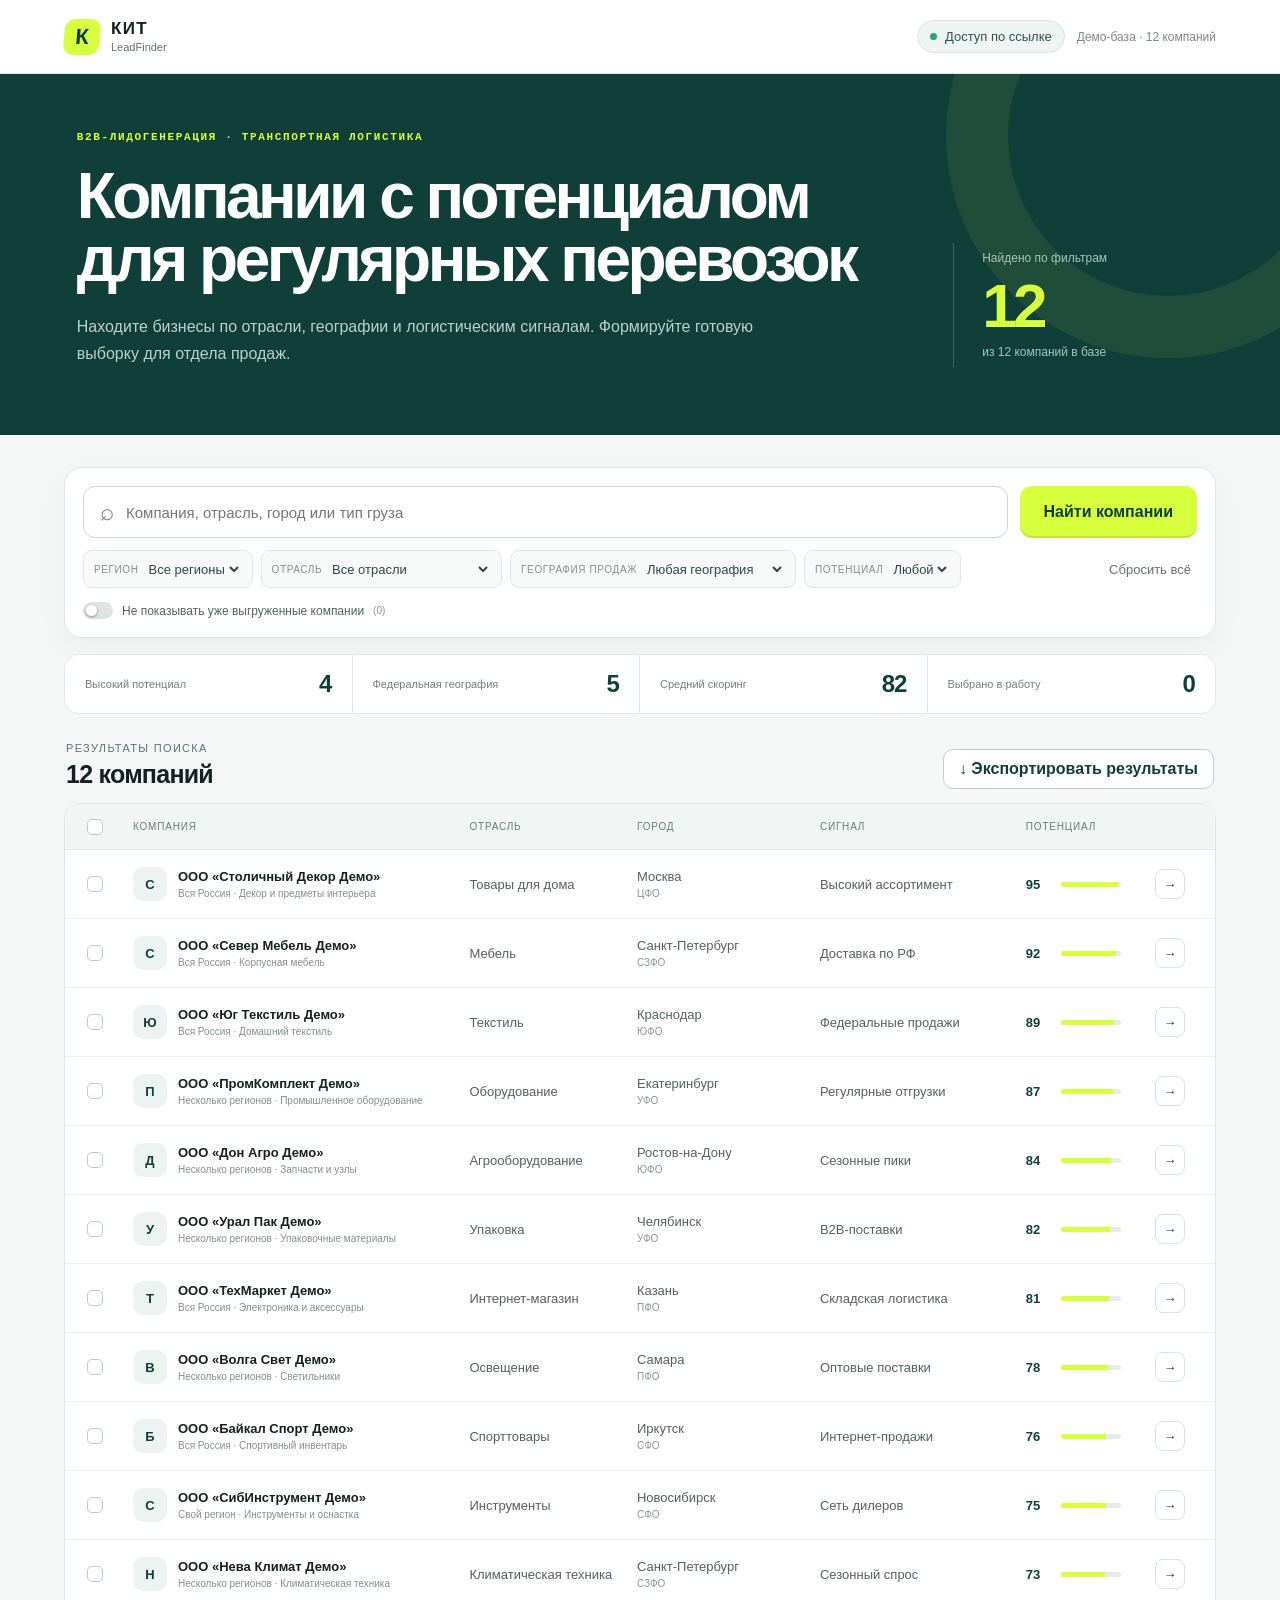
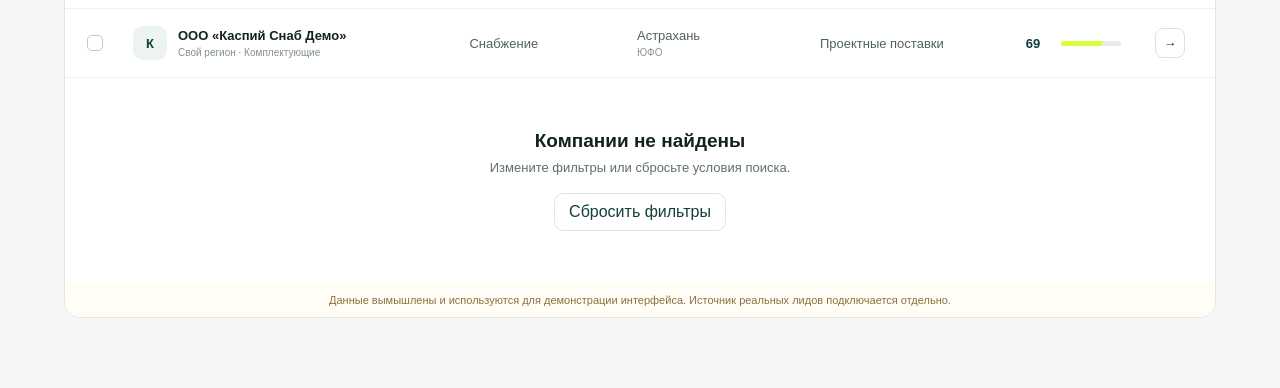
==== b2b-finder/index.html @ dead1e29 "Добавить современный B2B Lead Finder" ====
<!doctype html>
<html lang="ru">
<head>
  <meta charset="utf-8">
  <meta name="viewport" content="width=device-width,initial-scale=1">
  <meta name="description" content="Интерактивный поиск B2B-клиентов для транспортной компании КИТ">
  <title>КИТ — Поиск B2B-клиентов</title>
  <style>
    :root{--ink:#142121;--muted:#61706f;--line:#dfe7e5;--paper:#f5f7f6;--white:#fff;--lime:#d8ff3e;--deep:#103f3a;--soft:#e8f0ee}*{box-sizing:border-box}html{scroll-behavior:smooth}body{margin:0;background:var(--paper);color:var(--ink);font-family:Inter,Arial,sans-serif}button,input,select{font:inherit}button{cursor:pointer}.topbar{height:74px;display:flex;align-items:center;justify-content:space-between;padding:0 clamp(22px,5vw,76px);background:#fff;border-bottom:1px solid var(--line)}.brand{display:flex;align-items:center;gap:11px;color:inherit;text-decoration:none}.brand-mark{width:36px;height:36px;display:grid;place-items:center;background:var(--lime);border-radius:10px;color:var(--deep);font-weight:900;font-size:22px;transform:skew(-5deg)}.brand strong,.brand small{display:block;line-height:1}.brand strong{font-size:17px;letter-spacing:.08em}.brand small{font-size:11px;color:var(--muted);margin-top:5px}.top-actions{display:flex;align-items:center;gap:12px}.public-pill{display:flex;align-items:center;gap:8px;font-size:13px;color:#34534e;background:#edf4f2;border:1px solid #d8e5e2;padding:8px 12px;border-radius:999px}.public-pill i{width:7px;height:7px;border-radius:50%;background:#23a86d}.base-status{font-size:12px;color:#7b8987}.hero{background:var(--deep);color:#fff;padding:58px clamp(22px,6vw,96px) 68px;display:grid;grid-template-columns:minmax(0,1fr) 250px;gap:48px;align-items:end;position:relative;overflow:hidden}.hero:after{content:"";position:absolute;width:320px;height:320px;border:62px solid rgba(216,255,62,.07);border-radius:50%;right:-110px;top:-160px}.eyebrow{font:600 11px/1 Consolas,monospace;letter-spacing:.15em;color:var(--lime);margin:0 0 22px}.hero h1{font-size:clamp(37px,5vw,68px);letter-spacing:-.055em;line-height:.98;margin:0;max-width:860px}.hero-copy{max-width:700px;margin:24px 0 0;color:#bdd0cd;font-size:16px;line-height:1.65}.hero-kpi{border-left:1px solid rgba(255,255,255,.2);padding:8px 0 8px 28px;position:relative;z-index:1}.hero-kpi span,.hero-kpi small{display:block;color:#a9c2be;font-size:12px}.hero-kpi strong{display:block;color:var(--lime);font-size:62px;line-height:1;margin:10px 0 8px;letter-spacing:-.06em}.workspace{padding:32px clamp(18px,5vw,76px) 70px;max-width:1600px;margin:auto}.search-card{background:#fff;border:1px solid var(--line);border-radius:18px;padding:18px;box-shadow:0 10px 30px rgba(24,55,51,.04)}.search-line{display:flex;gap:12px}.search-box{height:52px;flex:1;border:1px solid #ccd8d5;border-radius:12px;display:flex;align-items:center;gap:10px;padding:0 16px}.search-box:focus-within{border-color:#78938f;box-shadow:0 0 0 3px #e8efed}.search-box .magnify{font-size:24px;color:#70817e}.search-box input{width:100%;border:0;outline:0;font-size:15px;color:var(--ink)}.clear-search{border:0;background:transparent;color:#7f8d8b;font-size:22px;padding:4px}.primary-button{border:0;background:var(--lime);color:var(--deep);font-weight:750;border-radius:12px;padding:0 24px;box-shadow:inset 0 -2px rgba(16,63,58,.12)}.primary-button:hover{filter:brightness(.96)}.filter-row{display:flex;gap:8px;align-items:center;margin-top:12px;flex-wrap:wrap}.native-filter{display:flex;align-items:center;gap:6px;border:1px solid var(--line);background:#f8faf9;border-radius:9px;padding:0 10px;height:38px}.native-filter>span{font-size:10px;color:#81908d;text-transform:uppercase;letter-spacing:.06em}.native-filter select{border:0;outline:0;background:transparent;color:#304744;font-size:13px;max-width:180px}.link-button{border:0;background:transparent;color:#60716e;font-size:13px;margin-left:auto}.exclude-toggle{display:flex;align-items:center;gap:9px;width:max-content;margin-top:14px;font-size:12px;color:#506360;cursor:pointer}.exclude-toggle input,.check input{position:absolute;opacity:0;pointer-events:none}.exclude-toggle>span{width:30px;height:17px;background:#dce5e3;border-radius:20px;position:relative;transition:.2s}.exclude-toggle>span:after{content:"";position:absolute;width:11px;height:11px;border-radius:50%;background:#fff;left:3px;top:3px;box-shadow:0 1px 3px #82918f;transition:.2s}.exclude-toggle input:checked+span{background:var(--deep)}.exclude-toggle input:checked+span:after{left:16px;background:var(--lime)}.exclude-toggle small{color:#899693}.stats-bar{display:grid;grid-template-columns:repeat(4,1fr);border:1px solid var(--line);border-radius:15px;background:#fff;margin-top:16px;overflow:hidden}.stats-bar div{padding:15px 20px;border-right:1px solid var(--line);display:flex;align-items:center;justify-content:space-between;gap:10px}.stats-bar div:last-child{border-right:0}.stats-bar span{font-size:11px;color:#71807d}.stats-bar strong{font-size:24px;letter-spacing:-.04em;color:var(--deep)}.results-head{display:flex;align-items:end;justify-content:space-between;margin:28px 2px 14px}.results-head p{font-size:11px;text-transform:uppercase;letter-spacing:.12em;color:var(--muted);margin:0 0 6px}.results-head h2{font-size:25px;letter-spacing:-.03em;margin:0}.result-actions{display:flex;align-items:center;gap:12px}.export-history{font-size:11px;color:#7e8a88}.secondary-button{height:40px;border:1px solid #bfd0cc;background:#fff;color:var(--deep);font-weight:650;border-radius:10px;padding:0 15px}.secondary-button:hover{background:#f4f8f7}.table-card{background:#fff;border:1px solid var(--line);border-radius:16px;overflow:hidden}.lead-grid{display:grid;grid-template-columns:34px 2.1fr 1fr 1.1fr 1.25fr .75fr 40px;gap:14px;align-items:center}.table-header{padding:13px 20px;background:#f1f5f4;border-bottom:1px solid var(--line);font-size:10px;color:#6c7b79;text-transform:uppercase;letter-spacing:.08em}.table-row{padding:17px 20px;border-bottom:1px solid #edf1f0;font-size:13px;color:#52625f}.table-row:hover{background:#fbfcfc}.check{width:19px;height:19px;display:grid;place-items:center;cursor:pointer}.check span{width:16px;height:16px;border:1px solid #bdcbc8;background:#fff;border-radius:5px;position:relative}.check input:checked+span{background:var(--deep);border-color:var(--deep)}.check input:checked+span:after{content:"✓";position:absolute;color:var(--lime);font-size:11px;left:2px;top:-1px;font-weight:800}.company-cell{display:flex;align-items:center;gap:11px;color:var(--ink)}.company-icon{display:grid;place-items:center;min-width:34px;height:34px;border-radius:10px;background:#edf3f1;color:var(--deep);font-weight:750}.company-cell strong{font-size:13px}.company-cell small{display:block;margin-top:4px;color:#82908e;font-size:10px;font-weight:400}.subline{display:block;margin-top:4px;color:#899593;font-size:10px}.selected-row{background:#f8fce9!important;box-shadow:inset 3px 0 var(--lime)}.score{display:flex;align-items:center;gap:10px;color:var(--deep)}.score b{width:25px}.score i{display:block;width:60px;height:5px;background:#e4ebe9;border-radius:9px;overflow:hidden}.score em{display:block;height:100%;background:var(--lime)}.detail-button{border:1px solid #d8e2df;background:#fff;color:var(--deep);width:30px;height:30px;border-radius:8px;font-weight:700}.detail-button:hover{background:var(--deep);color:var(--lime)}.empty-state{padding:52px 20px;display:flex;align-items:center;flex-direction:column;text-align:center}.empty-state strong{font-size:19px}.empty-state span{font-size:13px;color:var(--muted);margin:8px 0 18px}.empty-state button{border:1px solid var(--line);background:#fff;border-radius:9px;padding:9px 14px;color:var(--deep)}.demo-note{padding:11px 20px;background:#fffdf5;color:#8a7140;font-size:11px;text-align:center}.modal-backdrop{position:fixed;inset:0;background:rgba(7,30,28,.5);backdrop-filter:blur(5px);z-index:20;display:none;justify-content:flex-end}.modal-backdrop.open{display:flex}.detail-panel{height:100%;width:min(470px,100%);background:#fff;padding:42px 38px;box-shadow:-20px 0 50px rgba(0,0,0,.15);position:relative;overflow:auto;animation:slide-in .2s ease-out}.modal-close{position:absolute;right:24px;top:22px;border:1px solid var(--line);background:#fff;border-radius:9px;width:34px;height:34px;font-size:20px;color:#60716e}.eyebrow.dark{color:#5e7773;margin-top:12px}.detail-panel h3{font-size:29px;line-height:1.1;letter-spacing:-.04em;margin:0 0 25px;max-width:350px}.detail-score{display:flex;align-items:center;gap:16px;background:var(--deep);color:#fff;border-radius:15px;padding:18px 20px;margin-bottom:24px}.detail-score>strong{font-size:42px;color:var(--lime);letter-spacing:-.05em}.detail-score span{font-size:11px;color:#abc0bd;line-height:1.4}.detail-score b{color:#fff;font-size:13px}.detail-panel dl{margin:0}.detail-panel dl div{display:grid;grid-template-columns:125px 1fr;padding:13px 0;border-bottom:1px solid #edf1f0;gap:16px}.detail-panel dt{font-size:11px;color:#7f8d8a}.detail-panel dd{margin:0;font-size:13px;color:#263d39}.insight,.next-step{margin-top:18px;border-radius:12px;padding:15px 17px}.insight{background:#f1f7f5}.next-step{background:#fbffe9;border:1px solid #ebf4bd}.insight span,.next-step span{font-size:10px;text-transform:uppercase;letter-spacing:.08em;color:#71817e}.insight p,.next-step p{margin:7px 0 0;font-size:13px;line-height:1.5}.primary-button.wide{width:100%;height:48px;margin-top:22px}.toast{position:fixed;left:50%;bottom:26px;transform:translateX(-50%);z-index:30;background:var(--deep);color:#fff;border:1px solid rgba(255,255,255,.2);padding:11px 16px;border-radius:10px;font-size:13px;box-shadow:0 8px 30px rgba(0,0,0,.18);display:none}.toast.open{display:block}@keyframes slide-in{from{transform:translateX(30px);opacity:0}to{transform:none;opacity:1}}
    @media(max-width:1050px){.lead-grid{grid-template-columns:30px 2fr 1fr 1fr .75fr 34px}.lead-grid>span:nth-of-type(3),.table-row>span:nth-of-type(3){display:none}.stats-bar span{max-width:90px}.export-history{display:none}}
    @media(max-width:760px){.hero{grid-template-columns:1fr}.hero-kpi{display:none}.base-status{display:none}.stats-bar{grid-template-columns:repeat(2,1fr)}.stats-bar div:nth-child(2){border-right:0}.stats-bar div:nth-child(-n+2){border-bottom:1px solid var(--line)}.filter-row{display:grid;grid-template-columns:1fr 1fr}.native-filter{justify-content:space-between}.native-filter select{max-width:110px}.link-button{grid-column:1/-1;margin:0}.result-actions{gap:6px}.secondary-button{font-size:12px}.lead-grid{grid-template-columns:28px 1fr auto 32px}.lead-grid>span{display:none!important}.table-header{display:grid;padding:10px 14px}.table-header>span:nth-of-type(1){display:block!important;grid-column:2}.table-row{padding:14px}.score i{display:none}.company-cell small{white-space:nowrap;max-width:200px;overflow:hidden;text-overflow:ellipsis}.demo-note{padding:12px;font-size:10px}}
    @media(max-width:620px){.topbar{height:64px}.public-pill{font-size:0;padding:10px}.hero{padding:42px 22px 50px}.hero h1{font-size:36px}.hero-copy{font-size:14px}.search-line{display:grid}.primary-button{height:48px}.search-card{padding:12px}.filter-row{grid-template-columns:1fr}.link-button{grid-column:auto}.stats-bar div{padding:12px}.stats-bar span{font-size:10px}.stats-bar strong{font-size:21px}.results-head{align-items:center}.results-head h2{font-size:21px}.secondary-button{font-size:0}.secondary-button:after{content:"↓ CSV";font-size:12px}.workspace{padding-left:12px;padding-right:12px}.detail-panel{padding:34px 22px}.detail-panel dl div{grid-template-columns:105px 1fr}.company-cell small{max-width:150px}}
  </style>
</head>
<body>
  <header class="topbar">
    <a class="brand" href="#top" aria-label="КИТ LeadFinder — на главную"><span class="brand-mark">К</span><span><strong>КИТ</strong><small>LeadFinder</small></span></a>
    <div class="top-actions"><span class="public-pill"><i></i>Доступ по ссылке</span><span class="base-status">Демо-база · 12 компаний</span></div>
  </header>
  <section class="hero" id="top">
    <div><p class="eyebrow">B2B-ЛИДОГЕНЕРАЦИЯ · ТРАНСПОРТНАЯ ЛОГИСТИКА</p><h1>Компании с потенциалом<br>для регулярных перевозок</h1><p class="hero-copy">Находите бизнесы по отрасли, географии и логистическим сигналам. Формируйте готовую выборку для отдела продаж.</p></div>
    <aside class="hero-kpi"><span>Найдено по фильтрам</span><strong id="heroCount">12</strong><small>из 12 компаний в базе</small></aside>
  </section>
  <main class="workspace">
    <section class="search-card">
      <div class="search-line"><label class="search-box"><span class="magnify">⌕</span><input id="query" aria-label="Поиск компаний" placeholder="Компания, отрасль, город или тип груза"><button id="clearSearch" class="clear-search" type="button" aria-label="Очистить поиск" hidden>×</button></label><button id="find" class="primary-button" type="button">Найти компании</button></div>
      <div class="filter-row">
        <label class="native-filter"><span>Регион</span><select id="region"><option>Все регионы</option></select></label>
        <label class="native-filter"><span>Отрасль</span><select id="industry"><option>Все отрасли</option></select></label>
        <label class="native-filter"><span>География продаж</span><select id="geography"><option>Любая география</option></select></label>
        <label class="native-filter"><span>Потенциал</span><select id="score"><option value="0">Любой</option><option value="70">70+</option><option value="80">80+</option><option value="90">90+</option></select></label>
        <button id="reset" class="link-button" type="button">Сбросить всё</button>
      </div>
      <label class="exclude-toggle"><input id="exclude" type="checkbox"><span></span>Не показывать уже выгруженные компании <small id="historyCount">(0)</small></label>
    </section>
    <section class="stats-bar"><div><span>Высокий потенциал</span><strong id="highCount">4</strong></div><div><span>Федеральная география</span><strong id="federalCount">5</strong></div><div><span>Средний скоринг</span><strong id="averageScore">82</strong></div><div><span>Выбрано в работу</span><strong id="selectedCount">0</strong></div></section>
    <section class="results-head" id="results"><div><p>Результаты поиска</p><h2 id="resultCount">12 компаний</h2></div><div class="result-actions"><span id="exportHistory" class="export-history"></span><button id="export" class="secondary-button" type="button">↓ Экспортировать результаты</button></div></section>
    <section class="table-card"><div class="table-header lead-grid"><label class="check"><input id="selectAll" type="checkbox" aria-label="Выбрать все компании"><span></span></label><span>Компания</span><span>Отрасль</span><span>Город</span><span>Сигнал</span><span>Потенциал</span><span></span></div><div id="rows"></div><div id="empty" class="empty-state" hidden><strong>Компании не найдены</strong><span>Измените фильтры или сбросьте условия поиска.</span><button type="button">Сбросить фильтры</button></div><div class="demo-note">Данные вымышлены и используются для демонстрации интерфейса. Источник реальных лидов подключается отдельно.</div></section>
  </main>
  <div id="modal" class="modal-backdrop" role="presentation"><section class="detail-panel" role="dialog" aria-modal="true" aria-labelledby="detailTitle"><button id="modalClose" class="modal-close" type="button" aria-label="Закрыть">×</button><p class="eyebrow dark">КАРТОЧКА ПОТЕНЦИАЛЬНОГО КЛИЕНТА</p><h3 id="detailTitle"></h3><div class="detail-score"><strong id="detailScore"></strong><span>скоринг потенциала<br><b id="detailLevel"></b></span></div><dl><div><dt>География</dt><dd id="detailGeo"></dd></div><div><dt>Отрасль и груз</dt><dd id="detailCargo"></dd></div><div><dt>Логистический сигнал</dt><dd id="detailSignal"></dd></div></dl><div class="insight"><span>Почему подходит КИТ</span><p id="detailReason"></p></div><div class="next-step"><span>Рекомендуемый следующий шаг</span><p id="detailNext"></p></div><button id="detailSelect" class="primary-button wide" type="button"></button></section></div>
  <div id="toast" class="toast" role="status"></div>
  <script>
  const leads=[
    {id:1,company:'ООО «Север Мебель Демо»',city:'Санкт-Петербург',region:'СЗФО',industry:'Мебель',geography:'Вся Россия',score:92,signal:'Доставка по РФ',cargo:'Корпусная мебель',reason:'Собственный интернет-магазин и межрегиональные заказы',next:'Проверить текущую схему доставки и частоту отправок'},
    {id:2,company:'ООО «ПромКомплект Демо»',city:'Екатеринбург',region:'УФО',industry:'Оборудование',geography:'Несколько регионов',score:87,signal:'Регулярные отгрузки',cargo:'Промышленное оборудование',reason:'Поставки дилерам в соседние регионы',next:'Предложить расчёт по трём основным направлениям'},
    {id:3,company:'ООО «ТехМаркет Демо»',city:'Казань',region:'ПФО',industry:'Интернет-магазин',geography:'Вся Россия',score:81,signal:'Складская логистика',cargo:'Электроника и аксессуары',reason:'Каталог с федеральной доставкой',next:'Уточнить долю крупногабаритных заказов'},
    {id:4,company:'ООО «Волга Свет Демо»',city:'Самара',region:'ПФО',industry:'Освещение',geography:'Несколько регионов',score:78,signal:'Оптовые поставки',cargo:'Светильники',reason:'Оптовый раздел и работа с проектными организациями',next:'Выйти на руководителя логистики'},
    {id:5,company:'ООО «СибИнструмент Демо»',city:'Новосибирск',region:'СФО',industry:'Инструменты',geography:'Свой регион',score:75,signal:'Сеть дилеров',cargo:'Инструменты и оснастка',reason:'Регулярное пополнение дилерских складов',next:'Рассчитать сборные отправки по Сибири'},
    {id:6,company:'ООО «Юг Текстиль Демо»',city:'Краснодар',region:'ЮФО',industry:'Текстиль',geography:'Вся Россия',score:89,signal:'Федеральные продажи',cargo:'Домашний текстиль',reason:'Опт и интернет-продажи в регионы',next:'Обсудить ежедневный забор со склада'},
    {id:7,company:'ООО «Дон Агро Демо»',city:'Ростов-на-Дону',region:'ЮФО',industry:'Агрооборудование',geography:'Несколько регионов',score:84,signal:'Сезонные пики',cargo:'Запчасти и узлы',reason:'Широкая дилерская география и срочные запчасти',next:'Предложить приоритетную доставку в сезон'},
    {id:8,company:'ООО «Столичный Декор Демо»',city:'Москва',region:'ЦФО',industry:'Товары для дома',geography:'Вся Россия',score:95,signal:'Высокий ассортимент',cargo:'Декор и предметы интерьера',reason:'Большой SKU-каталог и распределение заказов по РФ',next:'Запросить обезличенную матрицу направлений'},
    {id:9,company:'ООО «Нева Климат Демо»',city:'Санкт-Петербург',region:'СЗФО',industry:'Климатическая техника',geography:'Несколько регионов',score:73,signal:'Сезонный спрос',cargo:'Климатическая техника',reason:'Пиковые межрегиональные отгрузки весной и летом',next:'Согласовать резерв мощности на пиковый период'},
    {id:10,company:'ООО «Урал Пак Демо»',city:'Челябинск',region:'УФО',industry:'Упаковка',geography:'Несколько регионов',score:82,signal:'B2B-поставки',cargo:'Упаковочные материалы',reason:'Объёмный лёгкий груз и регулярные B2B-заказы',next:'Сравнить палетный и объёмный тариф'},
    {id:11,company:'ООО «Байкал Спорт Демо»',city:'Иркутск',region:'СФО',industry:'Спорттовары',geography:'Вся Россия',score:76,signal:'Интернет-продажи',cargo:'Спортивный инвентарь',reason:'Негабаритные заказы и широкая география',next:'Рассчитать перевозку длинномерного инвентаря'},
    {id:12,company:'ООО «Каспий Снаб Демо»',city:'Астрахань',region:'ЮФО',industry:'Снабжение',geography:'Свой регион',score:69,signal:'Проектные поставки',cargo:'Комплектующие',reason:'Комплектация объектов несколькими партиями',next:'Уточнить график проектов на квартал'}
  ];
  const $=id=>document.getElementById(id),selected=new Set();let detailId=null,exported=new Set();
  try{exported=new Set(JSON.parse(localStorage.getItem('kit-modern-exported')||'[]'))}catch{}
  const unique=key=>[...new Set(leads.map(x=>x[key]))];
  function addOptions(id,values){values.forEach(v=>$(id).add(new Option(v,v)))}
  addOptions('region',unique('region'));addOptions('industry',unique('industry'));addOptions('geography',unique('geography'));
  function filtered(){const q=$('query').value.trim().toLowerCase();return leads.filter(x=>{const text=[x.company,x.city,x.region,x.industry,x.signal,x.cargo].join(' ').toLowerCase();return(!q||text.includes(q))&&($('region').value==='Все регионы'||x.region===$('region').value)&&($('industry').value==='Все отрасли'||x.industry===$('industry').value)&&($('geography').value==='Любая география'||x.geography===$('geography').value)&&x.score>=Number($('score').value)&&(!$('exclude').checked||!exported.has(x.id))}).sort((a,b)=>b.score-a.score)}
  function esc(s){return String(s).replace(/[&<>'"]/g,c=>({'&':'&amp;','<':'&lt;','>':'&gt;',"'":'&#39;','"':'&quot;'}[c]))}
  function plural(n){return n%10===1&&n%100!==11?'компания':n%10>=2&&n%10<=4&&(n%100<10||n%100>=20)?'компании':'компаний'}
  function render(){const list=filtered();$('heroCount').textContent=list.length;$('resultCount').textContent=`${list.length} ${plural(list.length)}`;$('highCount').textContent=list.filter(x=>x.score>=85).length;$('federalCount').textContent=list.filter(x=>x.geography==='Вся Россия').length;$('averageScore').textContent=list.length?Math.round(list.reduce((s,x)=>s+x.score,0)/list.length):0;$('selectedCount').textContent=selected.size;$('historyCount').textContent=`(${exported.size})`;$('selectAll').checked=list.length>0&&list.every(x=>selected.has(x.id));$('export').textContent=selected.size?`↓ Экспортировать выбранные (${selected.size})`:'↓ Экспортировать результаты';$('clearSearch').hidden=!$('query').value;$('empty').hidden=list.length>0;$('rows').innerHTML=list.map(x=>`<article class="table-row lead-grid ${selected.has(x.id)?'selected-row':''}"><label class="check"><input type="checkbox" data-select="${x.id}" ${selected.has(x.id)?'checked':''} aria-label="Выбрать ${esc(x.company)}"><span></span></label><div class="company-cell"><span class="company-icon">${esc(x.company.charAt(5))}</span><div><strong>${esc(x.company)}</strong><small>${esc(x.geography)} · ${esc(x.cargo)}</small></div></div><span>${esc(x.industry)}</span><span>${esc(x.city)}<small class="subline">${esc(x.region)}</small></span><span>${esc(x.signal)}</span><div class="score"><b>${x.score}</b><i><em style="width:${x.score}%"></em></i></div><button class="detail-button" data-detail="${x.id}" type="button" aria-label="Подробнее о ${esc(x.company)}">→</button></article>`).join('');document.querySelectorAll('[data-select]').forEach(el=>el.onchange=()=>toggle(Number(el.dataset.select)));document.querySelectorAll('[data-detail]').forEach(el=>el.onclick=()=>openDetail(Number(el.dataset.detail)))}
  function toggle(id){selected.has(id)?selected.delete(id):selected.add(id);render()}
  function reset(){ $('query').value='';$('region').value='Все регионы';$('industry').value='Все отрасли';$('geography').value='Любая география';$('score').value='0';$('exclude').checked=false;selected.clear();render() }
  function openDetail(id){const x=leads.find(v=>v.id===id);detailId=id;$('detailTitle').textContent=x.company;$('detailScore').textContent=x.score;$('detailLevel').textContent=x.score>=85?'Высокий':x.score>=75?'Средний+':'Средний';$('detailGeo').textContent=`${x.city}, ${x.region} · ${x.geography}`;$('detailCargo').textContent=`${x.industry} · ${x.cargo}`;$('detailSignal').textContent=x.signal;$('detailReason').textContent=x.reason;$('detailNext').textContent=x.next;$('detailSelect').textContent=selected.has(id)?'Убрать из выборки':'Добавить в выборку';$('modal').classList.add('open')}
  function closeDetail(){$('modal').classList.remove('open');detailId=null}
  function toast(text){$('toast').textContent='✓ '+text;$('toast').classList.add('open');setTimeout(()=>$('toast').classList.remove('open'),2400)}
  function exportCsv(){const list=selected.size?filtered().filter(x=>selected.has(x.id)):filtered();if(!list.length){toast('Нет компаний для экспорта');return}const head=['Компания','Регион','Город','Отрасль','География','Логистический сигнал','Тип груза','Потенциал','Почему подходит','Следующий шаг'],quote=v=>'"'+String(v).replaceAll('"','""')+'"',rows=list.map(x=>[x.company,x.region,x.city,x.industry,x.geography,x.signal,x.cargo,x.score,x.reason,x.next]);const csv='\ufeff'+[head,...rows].map(r=>r.map(quote).join(';')).join('\r\n'),url=URL.createObjectURL(new Blob([csv],{type:'text/csv;charset=utf-8'})),a=document.createElement('a');a.href=url;a.download=`KIT_B2B_leads_${new Date().toISOString().slice(0,10)}.csv`;a.click();URL.revokeObjectURL(url);list.forEach(x=>exported.add(x.id));localStorage.setItem('kit-modern-exported',JSON.stringify([...exported]));$('exportHistory').textContent=`Последняя выгрузка: ${list.length} · ${new Date().toLocaleTimeString('ru-RU',{hour:'2-digit',minute:'2-digit'})}`;toast(`Экспортировано: ${list.length}`);render()}
  ['query','region','industry','geography','score','exclude'].forEach(id=>$(id).addEventListener(id==='query'?'input':'change',render));$('clearSearch').onclick=()=>{$('query').value='';render()};$('find').onclick=()=>$('results').scrollIntoView({behavior:'smooth'});$('reset').onclick=reset;$('empty').querySelector('button').onclick=reset;$('selectAll').onchange=()=>{const list=filtered(),all=list.length&&list.every(x=>selected.has(x.id));list.forEach(x=>all?selected.delete(x.id):selected.add(x.id));render()};$('export').onclick=exportCsv;$('modalClose').onclick=closeDetail;$('modal').onclick=e=>{if(e.target===$('modal'))closeDetail()};$('detailSelect').onclick=()=>{toggle(detailId);closeDetail()};document.addEventListener('keydown',e=>{if(e.key==='Escape')closeDetail()});render();
  </script>
</body>
</html>
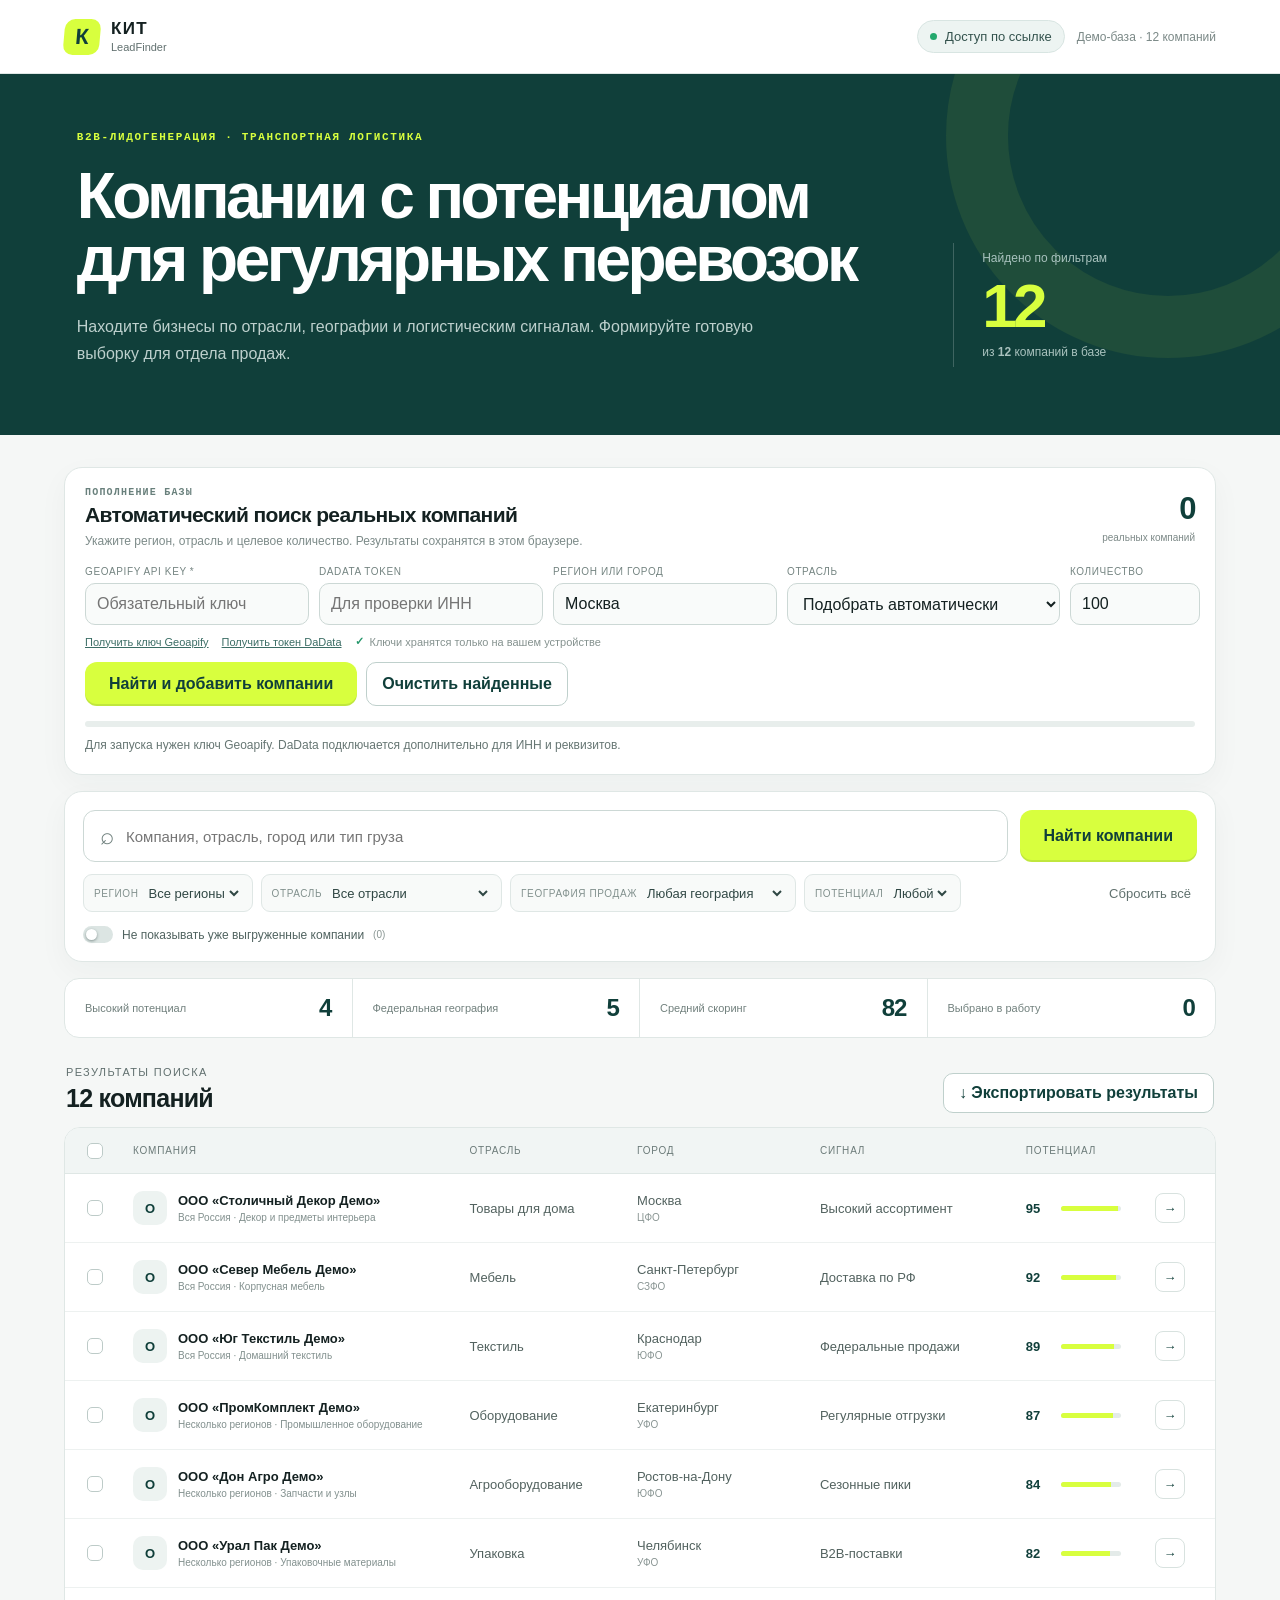
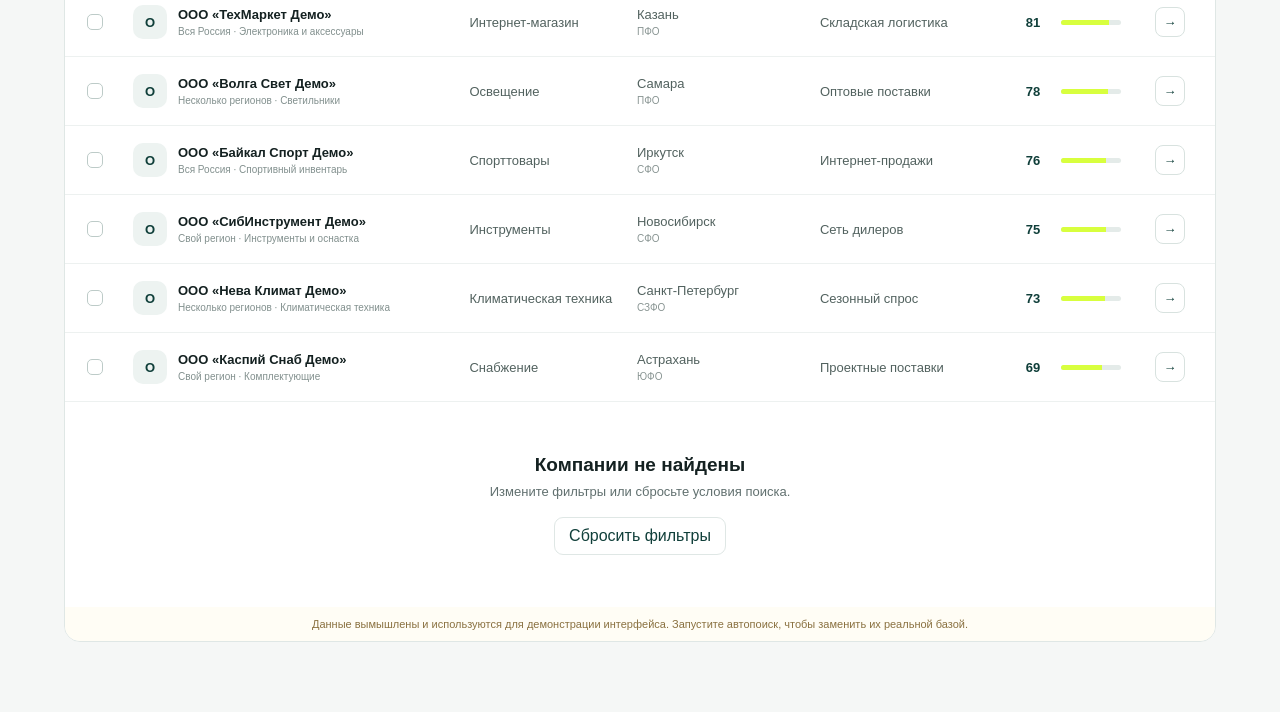
==== commit 77f5d4ed: "Добавить автоматическое пополнение базы через API" ====
--- a/b2b-finder/index.html
+++ b/b2b-finder/index.html
@@ -7,21 +7,35 @@
   <title>КИТ — Поиск B2B-клиентов</title>
   <style>
     :root{--ink:#142121;--muted:#61706f;--line:#dfe7e5;--paper:#f5f7f6;--white:#fff;--lime:#d8ff3e;--deep:#103f3a;--soft:#e8f0ee}*{box-sizing:border-box}html{scroll-behavior:smooth}body{margin:0;background:var(--paper);color:var(--ink);font-family:Inter,Arial,sans-serif}button,input,select{font:inherit}button{cursor:pointer}.topbar{height:74px;display:flex;align-items:center;justify-content:space-between;padding:0 clamp(22px,5vw,76px);background:#fff;border-bottom:1px solid var(--line)}.brand{display:flex;align-items:center;gap:11px;color:inherit;text-decoration:none}.brand-mark{width:36px;height:36px;display:grid;place-items:center;background:var(--lime);border-radius:10px;color:var(--deep);font-weight:900;font-size:22px;transform:skew(-5deg)}.brand strong,.brand small{display:block;line-height:1}.brand strong{font-size:17px;letter-spacing:.08em}.brand small{font-size:11px;color:var(--muted);margin-top:5px}.top-actions{display:flex;align-items:center;gap:12px}.public-pill{display:flex;align-items:center;gap:8px;font-size:13px;color:#34534e;background:#edf4f2;border:1px solid #d8e5e2;padding:8px 12px;border-radius:999px}.public-pill i{width:7px;height:7px;border-radius:50%;background:#23a86d}.base-status{font-size:12px;color:#7b8987}.hero{background:var(--deep);color:#fff;padding:58px clamp(22px,6vw,96px) 68px;display:grid;grid-template-columns:minmax(0,1fr) 250px;gap:48px;align-items:end;position:relative;overflow:hidden}.hero:after{content:"";position:absolute;width:320px;height:320px;border:62px solid rgba(216,255,62,.07);border-radius:50%;right:-110px;top:-160px}.eyebrow{font:600 11px/1 Consolas,monospace;letter-spacing:.15em;color:var(--lime);margin:0 0 22px}.hero h1{font-size:clamp(37px,5vw,68px);letter-spacing:-.055em;line-height:.98;margin:0;max-width:860px}.hero-copy{max-width:700px;margin:24px 0 0;color:#bdd0cd;font-size:16px;line-height:1.65}.hero-kpi{border-left:1px solid rgba(255,255,255,.2);padding:8px 0 8px 28px;position:relative;z-index:1}.hero-kpi span,.hero-kpi small{display:block;color:#a9c2be;font-size:12px}.hero-kpi strong{display:block;color:var(--lime);font-size:62px;line-height:1;margin:10px 0 8px;letter-spacing:-.06em}.workspace{padding:32px clamp(18px,5vw,76px) 70px;max-width:1600px;margin:auto}.search-card{background:#fff;border:1px solid var(--line);border-radius:18px;padding:18px;box-shadow:0 10px 30px rgba(24,55,51,.04)}.search-line{display:flex;gap:12px}.search-box{height:52px;flex:1;border:1px solid #ccd8d5;border-radius:12px;display:flex;align-items:center;gap:10px;padding:0 16px}.search-box:focus-within{border-color:#78938f;box-shadow:0 0 0 3px #e8efed}.search-box .magnify{font-size:24px;color:#70817e}.search-box input{width:100%;border:0;outline:0;font-size:15px;color:var(--ink)}.clear-search{border:0;background:transparent;color:#7f8d8b;font-size:22px;padding:4px}.primary-button{border:0;background:var(--lime);color:var(--deep);font-weight:750;border-radius:12px;padding:0 24px;box-shadow:inset 0 -2px rgba(16,63,58,.12)}.primary-button:hover{filter:brightness(.96)}.filter-row{display:flex;gap:8px;align-items:center;margin-top:12px;flex-wrap:wrap}.native-filter{display:flex;align-items:center;gap:6px;border:1px solid var(--line);background:#f8faf9;border-radius:9px;padding:0 10px;height:38px}.native-filter>span{font-size:10px;color:#81908d;text-transform:uppercase;letter-spacing:.06em}.native-filter select{border:0;outline:0;background:transparent;color:#304744;font-size:13px;max-width:180px}.link-button{border:0;background:transparent;color:#60716e;font-size:13px;margin-left:auto}.exclude-toggle{display:flex;align-items:center;gap:9px;width:max-content;margin-top:14px;font-size:12px;color:#506360;cursor:pointer}.exclude-toggle input,.check input{position:absolute;opacity:0;pointer-events:none}.exclude-toggle>span{width:30px;height:17px;background:#dce5e3;border-radius:20px;position:relative;transition:.2s}.exclude-toggle>span:after{content:"";position:absolute;width:11px;height:11px;border-radius:50%;background:#fff;left:3px;top:3px;box-shadow:0 1px 3px #82918f;transition:.2s}.exclude-toggle input:checked+span{background:var(--deep)}.exclude-toggle input:checked+span:after{left:16px;background:var(--lime)}.exclude-toggle small{color:#899693}.stats-bar{display:grid;grid-template-columns:repeat(4,1fr);border:1px solid var(--line);border-radius:15px;background:#fff;margin-top:16px;overflow:hidden}.stats-bar div{padding:15px 20px;border-right:1px solid var(--line);display:flex;align-items:center;justify-content:space-between;gap:10px}.stats-bar div:last-child{border-right:0}.stats-bar span{font-size:11px;color:#71807d}.stats-bar strong{font-size:24px;letter-spacing:-.04em;color:var(--deep)}.results-head{display:flex;align-items:end;justify-content:space-between;margin:28px 2px 14px}.results-head p{font-size:11px;text-transform:uppercase;letter-spacing:.12em;color:var(--muted);margin:0 0 6px}.results-head h2{font-size:25px;letter-spacing:-.03em;margin:0}.result-actions{display:flex;align-items:center;gap:12px}.export-history{font-size:11px;color:#7e8a88}.secondary-button{height:40px;border:1px solid #bfd0cc;background:#fff;color:var(--deep);font-weight:650;border-radius:10px;padding:0 15px}.secondary-button:hover{background:#f4f8f7}.table-card{background:#fff;border:1px solid var(--line);border-radius:16px;overflow:hidden}.lead-grid{display:grid;grid-template-columns:34px 2.1fr 1fr 1.1fr 1.25fr .75fr 40px;gap:14px;align-items:center}.table-header{padding:13px 20px;background:#f1f5f4;border-bottom:1px solid var(--line);font-size:10px;color:#6c7b79;text-transform:uppercase;letter-spacing:.08em}.table-row{padding:17px 20px;border-bottom:1px solid #edf1f0;font-size:13px;color:#52625f}.table-row:hover{background:#fbfcfc}.check{width:19px;height:19px;display:grid;place-items:center;cursor:pointer}.check span{width:16px;height:16px;border:1px solid #bdcbc8;background:#fff;border-radius:5px;position:relative}.check input:checked+span{background:var(--deep);border-color:var(--deep)}.check input:checked+span:after{content:"✓";position:absolute;color:var(--lime);font-size:11px;left:2px;top:-1px;font-weight:800}.company-cell{display:flex;align-items:center;gap:11px;color:var(--ink)}.company-icon{display:grid;place-items:center;min-width:34px;height:34px;border-radius:10px;background:#edf3f1;color:var(--deep);font-weight:750}.company-cell strong{font-size:13px}.company-cell small{display:block;margin-top:4px;color:#82908e;font-size:10px;font-weight:400}.subline{display:block;margin-top:4px;color:#899593;font-size:10px}.selected-row{background:#f8fce9!important;box-shadow:inset 3px 0 var(--lime)}.score{display:flex;align-items:center;gap:10px;color:var(--deep)}.score b{width:25px}.score i{display:block;width:60px;height:5px;background:#e4ebe9;border-radius:9px;overflow:hidden}.score em{display:block;height:100%;background:var(--lime)}.detail-button{border:1px solid #d8e2df;background:#fff;color:var(--deep);width:30px;height:30px;border-radius:8px;font-weight:700}.detail-button:hover{background:var(--deep);color:var(--lime)}.empty-state{padding:52px 20px;display:flex;align-items:center;flex-direction:column;text-align:center}.empty-state strong{font-size:19px}.empty-state span{font-size:13px;color:var(--muted);margin:8px 0 18px}.empty-state button{border:1px solid var(--line);background:#fff;border-radius:9px;padding:9px 14px;color:var(--deep)}.demo-note{padding:11px 20px;background:#fffdf5;color:#8a7140;font-size:11px;text-align:center}.modal-backdrop{position:fixed;inset:0;background:rgba(7,30,28,.5);backdrop-filter:blur(5px);z-index:20;display:none;justify-content:flex-end}.modal-backdrop.open{display:flex}.detail-panel{height:100%;width:min(470px,100%);background:#fff;padding:42px 38px;box-shadow:-20px 0 50px rgba(0,0,0,.15);position:relative;overflow:auto;animation:slide-in .2s ease-out}.modal-close{position:absolute;right:24px;top:22px;border:1px solid var(--line);background:#fff;border-radius:9px;width:34px;height:34px;font-size:20px;color:#60716e}.eyebrow.dark{color:#5e7773;margin-top:12px}.detail-panel h3{font-size:29px;line-height:1.1;letter-spacing:-.04em;margin:0 0 25px;max-width:350px}.detail-score{display:flex;align-items:center;gap:16px;background:var(--deep);color:#fff;border-radius:15px;padding:18px 20px;margin-bottom:24px}.detail-score>strong{font-size:42px;color:var(--lime);letter-spacing:-.05em}.detail-score span{font-size:11px;color:#abc0bd;line-height:1.4}.detail-score b{color:#fff;font-size:13px}.detail-panel dl{margin:0}.detail-panel dl div{display:grid;grid-template-columns:125px 1fr;padding:13px 0;border-bottom:1px solid #edf1f0;gap:16px}.detail-panel dt{font-size:11px;color:#7f8d8a}.detail-panel dd{margin:0;font-size:13px;color:#263d39}.insight,.next-step{margin-top:18px;border-radius:12px;padding:15px 17px}.insight{background:#f1f7f5}.next-step{background:#fbffe9;border:1px solid #ebf4bd}.insight span,.next-step span{font-size:10px;text-transform:uppercase;letter-spacing:.08em;color:#71817e}.insight p,.next-step p{margin:7px 0 0;font-size:13px;line-height:1.5}.primary-button.wide{width:100%;height:48px;margin-top:22px}.toast{position:fixed;left:50%;bottom:26px;transform:translateX(-50%);z-index:30;background:var(--deep);color:#fff;border:1px solid rgba(255,255,255,.2);padding:11px 16px;border-radius:10px;font-size:13px;box-shadow:0 8px 30px rgba(0,0,0,.18);display:none}.toast.open{display:block}@keyframes slide-in{from{transform:translateX(30px);opacity:0}to{transform:none;opacity:1}}
-    @media(max-width:1050px){.lead-grid{grid-template-columns:30px 2fr 1fr 1fr .75fr 34px}.lead-grid>span:nth-of-type(3),.table-row>span:nth-of-type(3){display:none}.stats-bar span{max-width:90px}.export-history{display:none}}
-    @media(max-width:760px){.hero{grid-template-columns:1fr}.hero-kpi{display:none}.base-status{display:none}.stats-bar{grid-template-columns:repeat(2,1fr)}.stats-bar div:nth-child(2){border-right:0}.stats-bar div:nth-child(-n+2){border-bottom:1px solid var(--line)}.filter-row{display:grid;grid-template-columns:1fr 1fr}.native-filter{justify-content:space-between}.native-filter select{max-width:110px}.link-button{grid-column:1/-1;margin:0}.result-actions{gap:6px}.secondary-button{font-size:12px}.lead-grid{grid-template-columns:28px 1fr auto 32px}.lead-grid>span{display:none!important}.table-header{display:grid;padding:10px 14px}.table-header>span:nth-of-type(1){display:block!important;grid-column:2}.table-row{padding:14px}.score i{display:none}.company-cell small{white-space:nowrap;max-width:200px;overflow:hidden;text-overflow:ellipsis}.demo-note{padding:12px;font-size:10px}}
-    @media(max-width:620px){.topbar{height:64px}.public-pill{font-size:0;padding:10px}.hero{padding:42px 22px 50px}.hero h1{font-size:36px}.hero-copy{font-size:14px}.search-line{display:grid}.primary-button{height:48px}.search-card{padding:12px}.filter-row{grid-template-columns:1fr}.link-button{grid-column:auto}.stats-bar div{padding:12px}.stats-bar span{font-size:10px}.stats-bar strong{font-size:21px}.results-head{align-items:center}.results-head h2{font-size:21px}.secondary-button{font-size:0}.secondary-button:after{content:"↓ CSV";font-size:12px}.workspace{padding-left:12px;padding-right:12px}.detail-panel{padding:34px 22px}.detail-panel dl div{grid-template-columns:105px 1fr}.company-cell small{max-width:150px}}
+    .source-card{background:#fff;border:1px solid var(--line);border-radius:18px;padding:20px;margin-bottom:16px;box-shadow:0 10px 30px rgba(24,55,51,.04)}.source-head{display:flex;align-items:center;justify-content:space-between;gap:20px}.source-head p{margin:0 0 5px;font:600 10px/1 Consolas,monospace;letter-spacing:.12em;color:#69807c}.source-head h2{margin:0;font-size:21px;letter-spacing:-.03em}.source-head small{display:block;margin-top:7px;color:#7d8b89;font-size:12px}.source-grid{display:grid;grid-template-columns:1.3fr 1.3fr 1fr 1fr 130px;gap:10px;margin-top:18px}.api-field{display:flex;flex-direction:column;gap:6px}.api-field span{font-size:10px;text-transform:uppercase;letter-spacing:.06em;color:#748481}.api-field input,.api-field select{height:42px;border:1px solid #ccd8d5;border-radius:10px;background:#f9fbfa;padding:0 11px;color:var(--ink);outline:0}.api-field input:focus,.api-field select:focus{border-color:#78938f;box-shadow:0 0 0 3px #e8efed}.api-links{display:flex;gap:13px;align-items:center;flex-wrap:wrap;margin-top:10px}.api-links a{font-size:11px;color:#3b6d65}.api-note{font-size:11px;color:#85928f}.source-actions{display:flex;gap:9px;align-items:center;margin-top:14px}.source-actions .primary-button{height:44px}.source-actions .secondary-button{height:44px}.source-actions button:disabled{opacity:.55;cursor:wait}.progress{height:6px;background:#e8eeec;border-radius:8px;overflow:hidden;margin-top:15px}.progress i{display:block;height:100%;width:0;background:var(--lime);transition:width .25s}.source-status{margin-top:9px;font-size:12px;color:#667673;line-height:1.5}.source-status.error{color:#b33d3d}.source-count{min-width:118px;text-align:right}.source-count strong{display:block;color:var(--deep);font-size:31px;letter-spacing:-.05em}.source-count span{font-size:10px;color:#7c8987}.privacy-note{display:inline-flex;align-items:center;gap:6px}.privacy-note:before{content:'✓';color:#23966a;font-weight:800}
+    @media(max-width:1050px){.source-grid{grid-template-columns:repeat(3,1fr)}.lead-grid{grid-template-columns:30px 2fr 1fr 1fr .75fr 34px}.lead-grid>span:nth-of-type(3),.table-row>span:nth-of-type(3){display:none}.stats-bar span{max-width:90px}.export-history{display:none}}
+    @media(max-width:760px){.source-head{align-items:flex-start}.source-count{display:none}.source-grid{grid-template-columns:1fr 1fr}.hero{grid-template-columns:1fr}.hero-kpi{display:none}.base-status{display:none}.stats-bar{grid-template-columns:repeat(2,1fr)}.stats-bar div:nth-child(2){border-right:0}.stats-bar div:nth-child(-n+2){border-bottom:1px solid var(--line)}.filter-row{display:grid;grid-template-columns:1fr 1fr}.native-filter{justify-content:space-between}.native-filter select{max-width:110px}.link-button{grid-column:1/-1;margin:0}.result-actions{gap:6px}.secondary-button{font-size:12px}.lead-grid{grid-template-columns:28px 1fr auto 32px}.lead-grid>span{display:none!important}.table-header{display:grid;padding:10px 14px}.table-header>span:nth-of-type(1){display:block!important;grid-column:2}.table-row{padding:14px}.score i{display:none}.company-cell small{white-space:nowrap;max-width:200px;overflow:hidden;text-overflow:ellipsis}.demo-note{padding:12px;font-size:10px}}
+    @media(max-width:620px){.topbar{height:64px}.public-pill{font-size:0;padding:10px}.hero{padding:42px 22px 50px}.hero h1{font-size:36px}.hero-copy{font-size:14px}.source-card{padding:15px}.source-grid{grid-template-columns:1fr}.source-actions{display:grid;grid-template-columns:1fr 1fr}.source-actions .primary-button,.source-actions .secondary-button{padding:0 10px;font-size:12px}.search-line{display:grid}.primary-button{height:48px}.search-card{padding:12px}.filter-row{grid-template-columns:1fr}.link-button{grid-column:auto}.stats-bar div{padding:12px}.stats-bar span{font-size:10px}.stats-bar strong{font-size:21px}.results-head{align-items:center}.results-head h2{font-size:21px}.secondary-button{font-size:0}.secondary-button:after{content:"↓ CSV";font-size:12px}.workspace{padding-left:12px;padding-right:12px}.detail-panel{padding:34px 22px}.detail-panel dl div{grid-template-columns:105px 1fr}.company-cell small{max-width:150px}}
   </style>
 </head>
 <body>
   <header class="topbar">
     <a class="brand" href="#top" aria-label="КИТ LeadFinder — на главную"><span class="brand-mark">К</span><span><strong>КИТ</strong><small>LeadFinder</small></span></a>
-    <div class="top-actions"><span class="public-pill"><i></i>Доступ по ссылке</span><span class="base-status">Демо-база · 12 компаний</span></div>
+    <div class="top-actions"><span class="public-pill"><i></i>Доступ по ссылке</span><span class="base-status" id="baseStatus">Демо-база · 12 компаний</span></div>
   </header>
   <section class="hero" id="top">
     <div><p class="eyebrow">B2B-ЛИДОГЕНЕРАЦИЯ · ТРАНСПОРТНАЯ ЛОГИСТИКА</p><h1>Компании с потенциалом<br>для регулярных перевозок</h1><p class="hero-copy">Находите бизнесы по отрасли, географии и логистическим сигналам. Формируйте готовую выборку для отдела продаж.</p></div>
-    <aside class="hero-kpi"><span>Найдено по фильтрам</span><strong id="heroCount">12</strong><small>из 12 компаний в базе</small></aside>
+    <aside class="hero-kpi"><span>Найдено по фильтрам</span><strong id="heroCount">12</strong><small>из <b id="baseTotal">12</b> компаний в базе</small></aside>
   </section>
   <main class="workspace">
+    <section class="source-card">
+      <div class="source-head"><div><p>ПОПОЛНЕНИЕ БАЗЫ</p><h2>Автоматический поиск реальных компаний</h2><small>Укажите регион, отрасль и целевое количество. Результаты сохранятся в этом браузере.</small></div><div class="source-count"><strong id="realCount">0</strong><span>реальных компаний</span></div></div>
+      <div class="source-grid">
+        <label class="api-field"><span>Geoapify API key *</span><input id="geoKey" type="password" autocomplete="off" placeholder="Обязательный ключ"></label>
+        <label class="api-field"><span>DaData token</span><input id="daKey" type="password" autocomplete="off" placeholder="Для проверки ИНН"></label>
+        <label class="api-field"><span>Регион или город</span><input id="sourceRegion" value="Москва" placeholder="Например, Москва"></label>
+        <label class="api-field"><span>Отрасль</span><select id="sourceIndustry"></select></label>
+        <label class="api-field"><span>Количество</span><input id="targetCount" type="number" min="1" max="500" value="100"></label>
+      </div>
+      <div class="api-links"><a href="https://myprojects.geoapify.com/" target="_blank" rel="noreferrer">Получить ключ Geoapify</a><a href="https://dadata.ru/profile/#info" target="_blank" rel="noreferrer">Получить токен DaData</a><span class="api-note privacy-note">Ключи хранятся только на вашем устройстве</span></div>
+      <div class="source-actions"><button id="runSource" class="primary-button" type="button">Найти и добавить компании</button><button id="clearReal" class="secondary-button" type="button">Очистить найденные</button></div>
+      <div class="progress"><i id="sourceProgress"></i></div><div id="sourceStatus" class="source-status">Для запуска нужен ключ Geoapify. DaData подключается дополнительно для ИНН и реквизитов.</div>
+    </section>
     <section class="search-card">
       <div class="search-line"><label class="search-box"><span class="magnify">⌕</span><input id="query" aria-label="Поиск компаний" placeholder="Компания, отрасль, город или тип груза"><button id="clearSearch" class="clear-search" type="button" aria-label="Очистить поиск" hidden>×</button></label><button id="find" class="primary-button" type="button">Найти компании</button></div>
       <div class="filter-row">
@@ -35,12 +49,12 @@
     </section>
     <section class="stats-bar"><div><span>Высокий потенциал</span><strong id="highCount">4</strong></div><div><span>Федеральная география</span><strong id="federalCount">5</strong></div><div><span>Средний скоринг</span><strong id="averageScore">82</strong></div><div><span>Выбрано в работу</span><strong id="selectedCount">0</strong></div></section>
     <section class="results-head" id="results"><div><p>Результаты поиска</p><h2 id="resultCount">12 компаний</h2></div><div class="result-actions"><span id="exportHistory" class="export-history"></span><button id="export" class="secondary-button" type="button">↓ Экспортировать результаты</button></div></section>
-    <section class="table-card"><div class="table-header lead-grid"><label class="check"><input id="selectAll" type="checkbox" aria-label="Выбрать все компании"><span></span></label><span>Компания</span><span>Отрасль</span><span>Город</span><span>Сигнал</span><span>Потенциал</span><span></span></div><div id="rows"></div><div id="empty" class="empty-state" hidden><strong>Компании не найдены</strong><span>Измените фильтры или сбросьте условия поиска.</span><button type="button">Сбросить фильтры</button></div><div class="demo-note">Данные вымышлены и используются для демонстрации интерфейса. Источник реальных лидов подключается отдельно.</div></section>
+    <section class="table-card"><div class="table-header lead-grid"><label class="check"><input id="selectAll" type="checkbox" aria-label="Выбрать все компании"><span></span></label><span>Компания</span><span>Отрасль</span><span>Город</span><span>Сигнал</span><span>Потенциал</span><span></span></div><div id="rows"></div><div id="empty" class="empty-state" hidden><strong>Компании не найдены</strong><span>Измените фильтры или сбросьте условия поиска.</span><button type="button">Сбросить фильтры</button></div><div class="demo-note" id="dataNote">Данные вымышлены и используются для демонстрации интерфейса. Запустите автопоиск, чтобы заменить их реальной базой.</div></section>
   </main>
-  <div id="modal" class="modal-backdrop" role="presentation"><section class="detail-panel" role="dialog" aria-modal="true" aria-labelledby="detailTitle"><button id="modalClose" class="modal-close" type="button" aria-label="Закрыть">×</button><p class="eyebrow dark">КАРТОЧКА ПОТЕНЦИАЛЬНОГО КЛИЕНТА</p><h3 id="detailTitle"></h3><div class="detail-score"><strong id="detailScore"></strong><span>скоринг потенциала<br><b id="detailLevel"></b></span></div><dl><div><dt>География</dt><dd id="detailGeo"></dd></div><div><dt>Отрасль и груз</dt><dd id="detailCargo"></dd></div><div><dt>Логистический сигнал</dt><dd id="detailSignal"></dd></div></dl><div class="insight"><span>Почему подходит КИТ</span><p id="detailReason"></p></div><div class="next-step"><span>Рекомендуемый следующий шаг</span><p id="detailNext"></p></div><button id="detailSelect" class="primary-button wide" type="button"></button></section></div>
+  <div id="modal" class="modal-backdrop" role="presentation"><section class="detail-panel" role="dialog" aria-modal="true" aria-labelledby="detailTitle"><button id="modalClose" class="modal-close" type="button" aria-label="Закрыть">×</button><p class="eyebrow dark">КАРТОЧКА ПОТЕНЦИАЛЬНОГО КЛИЕНТА</p><h3 id="detailTitle"></h3><div class="detail-score"><strong id="detailScore"></strong><span>скоринг потенциала<br><b id="detailLevel"></b></span></div><dl><div><dt>География</dt><dd id="detailGeo"></dd></div><div><dt>Отрасль и груз</dt><dd id="detailCargo"></dd></div><div><dt>Контакты</dt><dd id="detailContacts"></dd></div><div><dt>ИНН и источник</dt><dd id="detailInn"></dd></div><div><dt>Логистический сигнал</dt><dd id="detailSignal"></dd></div></dl><div class="insight"><span>Почему подходит КИТ</span><p id="detailReason"></p></div><div class="next-step"><span>Рекомендуемый следующий шаг</span><p id="detailNext"></p></div><button id="detailSelect" class="primary-button wide" type="button"></button></section></div>
   <div id="toast" class="toast" role="status"></div>
   <script>
-  const leads=[
+  const demoLeads=[
     {id:1,company:'ООО «Север Мебель Демо»',city:'Санкт-Петербург',region:'СЗФО',industry:'Мебель',geography:'Вся Россия',score:92,signal:'Доставка по РФ',cargo:'Корпусная мебель',reason:'Собственный интернет-магазин и межрегиональные заказы',next:'Проверить текущую схему доставки и частоту отправок'},
     {id:2,company:'ООО «ПромКомплект Демо»',city:'Екатеринбург',region:'УФО',industry:'Оборудование',geography:'Несколько регионов',score:87,signal:'Регулярные отгрузки',cargo:'Промышленное оборудование',reason:'Поставки дилерам в соседние регионы',next:'Предложить расчёт по трём основным направлениям'},
     {id:3,company:'ООО «ТехМаркет Демо»',city:'Казань',region:'ПФО',industry:'Интернет-магазин',geography:'Вся Россия',score:81,signal:'Складская логистика',cargo:'Электроника и аксессуары',reason:'Каталог с федеральной доставкой',next:'Уточнить долю крупногабаритных заказов'},
@@ -54,22 +68,69 @@
     {id:11,company:'ООО «Байкал Спорт Демо»',city:'Иркутск',region:'СФО',industry:'Спорттовары',geography:'Вся Россия',score:76,signal:'Интернет-продажи',cargo:'Спортивный инвентарь',reason:'Негабаритные заказы и широкая география',next:'Рассчитать перевозку длинномерного инвентаря'},
     {id:12,company:'ООО «Каспий Снаб Демо»',city:'Астрахань',region:'ЮФО',industry:'Снабжение',geography:'Свой регион',score:69,signal:'Проектные поставки',cargo:'Комплектующие',reason:'Комплектация объектов несколькими партиями',next:'Уточнить график проектов на квартал'}
   ];
+  const apiIndustries={
+    'Подобрать автоматически':['commercial.furniture_and_interior','commercial.vehicle','commercial.houseware_and_hardware','commercial.elektronics','commercial.clothing','commercial.health_and_beauty','commercial.outdoor_and_sport','commercial.trade'],
+    'Мебель':['commercial.furniture_and_interior'],'Автозапчасти и шины':['commercial.vehicle'],'Строительные материалы':['commercial.houseware_and_hardware'],'Промышленное оборудование':['commercial.houseware_and_hardware.hardware_and_tools','commercial.trade'],'Электроника':['commercial.elektronics'],'Одежда и текстиль':['commercial.clothing'],'Товары для дома':['commercial.houseware_and_hardware','commercial.furniture_and_interior'],'Косметика и уход':['commercial.health_and_beauty'],'Спортивные товары':['commercial.outdoor_and_sport'],'Оптовые компании':['commercial.trade','commercial'],'Упаковка и полиграфия':['commercial.stationery','commercial.trade']
+  };
+  const cargoProfiles={'Мебель':'мебель, габаритный или палетный груз','Автозапчасти и шины':'запчасти, шины и палеты','Строительные материалы':'тяжёлый и палетный груз','Промышленное оборудование':'оборудование, комплектующие, возможен негабарит','Электроника':'ценный стандартный груз','Одежда и текстиль':'короба и палеты','Товары для дома':'товары для дома и интерьер','Косметика и уход':'короба, стандартный груз','Спортивные товары':'инвентарь, возможен негабарит','Оптовые компании':'сборный и палетный груз','Упаковка и полиграфия':'объёмный или палетный груз'};
+  let realLeads=[];try{realLeads=JSON.parse(localStorage.getItem('kit-real-leads-v1')||'[]')}catch{}let leads=realLeads.length?realLeads:demoLeads;
   const $=id=>document.getElementById(id),selected=new Set();let detailId=null,exported=new Set();
   try{exported=new Set(JSON.parse(localStorage.getItem('kit-modern-exported')||'[]'))}catch{}
-  const unique=key=>[...new Set(leads.map(x=>x[key]))];
+  const unique=key=>[...new Set(leads.map(x=>x[key]).filter(Boolean))];
   function addOptions(id,values){values.forEach(v=>$(id).add(new Option(v,v)))}
-  addOptions('region',unique('region'));addOptions('industry',unique('industry'));addOptions('geography',unique('geography'));
+  function buildFilters(){const defs={region:'Все регионы',industry:'Все отрасли',geography:'Любая география'};Object.entries(defs).forEach(([id,label])=>{$(id).innerHTML='';$(id).add(new Option(label,label));addOptions(id,unique(id))})}
+  Object.keys(apiIndustries).forEach(v=>$('sourceIndustry').add(new Option(v,v)));buildFilters();
+  try{const keys=JSON.parse(localStorage.getItem('kit-api-keys-v1')||'{}');$('geoKey').value=keys.geo||'';$('daKey').value=keys.da||''}catch{}
   function filtered(){const q=$('query').value.trim().toLowerCase();return leads.filter(x=>{const text=[x.company,x.city,x.region,x.industry,x.signal,x.cargo].join(' ').toLowerCase();return(!q||text.includes(q))&&($('region').value==='Все регионы'||x.region===$('region').value)&&($('industry').value==='Все отрасли'||x.industry===$('industry').value)&&($('geography').value==='Любая география'||x.geography===$('geography').value)&&x.score>=Number($('score').value)&&(!$('exclude').checked||!exported.has(x.id))}).sort((a,b)=>b.score-a.score)}
   function esc(s){return String(s).replace(/[&<>'"]/g,c=>({'&':'&amp;','<':'&lt;','>':'&gt;',"'":'&#39;','"':'&quot;'}[c]))}
   function plural(n){return n%10===1&&n%100!==11?'компания':n%10>=2&&n%10<=4&&(n%100<10||n%100>=20)?'компании':'компаний'}
-  function render(){const list=filtered();$('heroCount').textContent=list.length;$('resultCount').textContent=`${list.length} ${plural(list.length)}`;$('highCount').textContent=list.filter(x=>x.score>=85).length;$('federalCount').textContent=list.filter(x=>x.geography==='Вся Россия').length;$('averageScore').textContent=list.length?Math.round(list.reduce((s,x)=>s+x.score,0)/list.length):0;$('selectedCount').textContent=selected.size;$('historyCount').textContent=`(${exported.size})`;$('selectAll').checked=list.length>0&&list.every(x=>selected.has(x.id));$('export').textContent=selected.size?`↓ Экспортировать выбранные (${selected.size})`:'↓ Экспортировать результаты';$('clearSearch').hidden=!$('query').value;$('empty').hidden=list.length>0;$('rows').innerHTML=list.map(x=>`<article class="table-row lead-grid ${selected.has(x.id)?'selected-row':''}"><label class="check"><input type="checkbox" data-select="${x.id}" ${selected.has(x.id)?'checked':''} aria-label="Выбрать ${esc(x.company)}"><span></span></label><div class="company-cell"><span class="company-icon">${esc(x.company.charAt(5))}</span><div><strong>${esc(x.company)}</strong><small>${esc(x.geography)} · ${esc(x.cargo)}</small></div></div><span>${esc(x.industry)}</span><span>${esc(x.city)}<small class="subline">${esc(x.region)}</small></span><span>${esc(x.signal)}</span><div class="score"><b>${x.score}</b><i><em style="width:${x.score}%"></em></i></div><button class="detail-button" data-detail="${x.id}" type="button" aria-label="Подробнее о ${esc(x.company)}">→</button></article>`).join('');document.querySelectorAll('[data-select]').forEach(el=>el.onchange=()=>toggle(Number(el.dataset.select)));document.querySelectorAll('[data-detail]').forEach(el=>el.onclick=()=>openDetail(Number(el.dataset.detail)))}
+  function render(){
+    const list=filtered(),isReal=realLeads.length>0;
+    $('heroCount').textContent=list.length;$('baseTotal').textContent=leads.length;$('baseStatus').textContent=`${isReal?'Реальная':'Демо'}-база · ${leads.length} ${plural(leads.length)}`;$('realCount').textContent=realLeads.length;$('dataNote').textContent=isReal?'Компании найдены через открытый справочный источник. Контакты и реквизиты необходимо проверить перед коммуникацией.':'Данные вымышлены и используются для демонстрации интерфейса. Запустите автопоиск, чтобы заменить их реальной базой.';
+    $('resultCount').textContent=`${list.length} ${plural(list.length)}`;$('highCount').textContent=list.filter(x=>x.score>=85).length;$('federalCount').textContent=list.filter(x=>x.geography==='Вся Россия').length;$('averageScore').textContent=list.length?Math.round(list.reduce((s,x)=>s+x.score,0)/list.length):0;$('selectedCount').textContent=selected.size;$('historyCount').textContent=`(${exported.size})`;$('selectAll').checked=list.length>0&&list.every(x=>selected.has(x.id));$('export').textContent=selected.size?`↓ Экспортировать выбранные (${selected.size})`:'↓ Экспортировать результаты';$('clearSearch').hidden=!$('query').value;$('empty').hidden=list.length>0;
+    $('rows').innerHTML=list.map(x=>`<article class="table-row lead-grid ${selected.has(x.id)?'selected-row':''}"><label class="check"><input type="checkbox" data-select="${x.id}" ${selected.has(x.id)?'checked':''} aria-label="Выбрать ${esc(x.company)}"><span></span></label><div class="company-cell"><span class="company-icon">${esc((x.company||'?').charAt(0))}</span><div><strong>${esc(x.company)}</strong><small>${esc(x.phone||x.geography)} · ${esc(x.cargo)}</small></div></div><span>${esc(x.industry)}</span><span>${esc(x.city)}<small class="subline">${esc(x.region)}</small></span><span>${esc(x.signal)}</span><div class="score"><b>${x.score}</b><i><em style="width:${x.score}%"></em></i></div><button class="detail-button" data-detail="${x.id}" type="button" aria-label="Подробнее о ${esc(x.company)}">→</button></article>`).join('');
+    document.querySelectorAll('[data-select]').forEach(el=>el.onchange=()=>toggle(Number(el.dataset.select)));document.querySelectorAll('[data-detail]').forEach(el=>el.onclick=()=>openDetail(Number(el.dataset.detail)));
+  }
   function toggle(id){selected.has(id)?selected.delete(id):selected.add(id);render()}
   function reset(){ $('query').value='';$('region').value='Все регионы';$('industry').value='Все отрасли';$('geography').value='Любая география';$('score').value='0';$('exclude').checked=false;selected.clear();render() }
-  function openDetail(id){const x=leads.find(v=>v.id===id);detailId=id;$('detailTitle').textContent=x.company;$('detailScore').textContent=x.score;$('detailLevel').textContent=x.score>=85?'Высокий':x.score>=75?'Средний+':'Средний';$('detailGeo').textContent=`${x.city}, ${x.region} · ${x.geography}`;$('detailCargo').textContent=`${x.industry} · ${x.cargo}`;$('detailSignal').textContent=x.signal;$('detailReason').textContent=x.reason;$('detailNext').textContent=x.next;$('detailSelect').textContent=selected.has(id)?'Убрать из выборки':'Добавить в выборку';$('modal').classList.add('open')}
+  function openDetail(id){const x=leads.find(v=>v.id===id);detailId=id;$('detailTitle').textContent=x.company;$('detailScore').textContent=x.score;$('detailLevel').textContent=x.score>=85?'Высокий':x.score>=75?'Средний+':'Средний';$('detailGeo').textContent=`${x.city}, ${x.region} · ${x.geography}`;$('detailCargo').textContent=`${x.industry} · ${x.cargo}`;$('detailContacts').textContent=[x.phone,x.email,x.website].filter(Boolean).join(' · ')||'Не найдены';$('detailInn').textContent=`${x.inn||'Не найден'} · ${x.source||'Демонстрация'}`;$('detailSignal').textContent=x.signal;$('detailReason').textContent=x.reason;$('detailNext').textContent=x.next;$('detailSelect').textContent=selected.has(id)?'Убрать из выборки':'Добавить в выборку';$('modal').classList.add('open')}
   function closeDetail(){$('modal').classList.remove('open');detailId=null}
   function toast(text){$('toast').textContent='✓ '+text;$('toast').classList.add('open');setTimeout(()=>$('toast').classList.remove('open'),2400)}
-  function exportCsv(){const list=selected.size?filtered().filter(x=>selected.has(x.id)):filtered();if(!list.length){toast('Нет компаний для экспорта');return}const head=['Компания','Регион','Город','Отрасль','География','Логистический сигнал','Тип груза','Потенциал','Почему подходит','Следующий шаг'],quote=v=>'"'+String(v).replaceAll('"','""')+'"',rows=list.map(x=>[x.company,x.region,x.city,x.industry,x.geography,x.signal,x.cargo,x.score,x.reason,x.next]);const csv='\ufeff'+[head,...rows].map(r=>r.map(quote).join(';')).join('\r\n'),url=URL.createObjectURL(new Blob([csv],{type:'text/csv;charset=utf-8'})),a=document.createElement('a');a.href=url;a.download=`KIT_B2B_leads_${new Date().toISOString().slice(0,10)}.csv`;a.click();URL.revokeObjectURL(url);list.forEach(x=>exported.add(x.id));localStorage.setItem('kit-modern-exported',JSON.stringify([...exported]));$('exportHistory').textContent=`Последняя выгрузка: ${list.length} · ${new Date().toLocaleTimeString('ru-RU',{hour:'2-digit',minute:'2-digit'})}`;toast(`Экспортировано: ${list.length}`);render()}
-  ['query','region','industry','geography','score','exclude'].forEach(id=>$(id).addEventListener(id==='query'?'input':'change',render));$('clearSearch').onclick=()=>{$('query').value='';render()};$('find').onclick=()=>$('results').scrollIntoView({behavior:'smooth'});$('reset').onclick=reset;$('empty').querySelector('button').onclick=reset;$('selectAll').onchange=()=>{const list=filtered(),all=list.length&&list.every(x=>selected.has(x.id));list.forEach(x=>all?selected.delete(x.id):selected.add(x.id));render()};$('export').onclick=exportCsv;$('modalClose').onclick=closeDetail;$('modal').onclick=e=>{if(e.target===$('modal'))closeDetail()};$('detailSelect').onclick=()=>{toggle(detailId);closeDetail()};document.addEventListener('keydown',e=>{if(e.key==='Escape')closeDetail()});render();
+  function exportCsv(){const list=selected.size?filtered().filter(x=>selected.has(x.id)):filtered();if(!list.length){toast('Нет компаний для экспорта');return}const head=['Компания','ИНН','Регион','Город','Телефон','E-mail','Сайт','Отрасль','География','Логистический сигнал','Тип груза','Потенциал','Источник','Почему подходит','Следующий шаг'],quote=v=>'"'+String(v??'').replaceAll('"','""')+'"',rows=list.map(x=>[x.company,x.inn,x.region,x.city,x.phone,x.email,x.website,x.industry,x.geography,x.signal,x.cargo,x.score,x.source,x.reason,x.next]);const csv='\ufeff'+[head,...rows].map(r=>r.map(quote).join(';')).join('\r\n'),url=URL.createObjectURL(new Blob([csv],{type:'text/csv;charset=utf-8'})),a=document.createElement('a');a.href=url;a.download=`KIT_B2B_leads_${new Date().toISOString().slice(0,10)}.csv`;a.click();URL.revokeObjectURL(url);list.forEach(x=>exported.add(x.id));localStorage.setItem('kit-modern-exported',JSON.stringify([...exported]));$('exportHistory').textContent=`Последняя выгрузка: ${list.length} · ${new Date().toLocaleTimeString('ru-RU',{hour:'2-digit',minute:'2-digit'})}`;toast(`Экспортировано: ${list.length}`);render()}
+  function firstText(value){if(!value)return'';if(typeof value==='string'||typeof value==='number')return String(value);if(Array.isArray(value))return firstText(value.find(Boolean));if(typeof value==='object')return firstText(value.value||value.phone||value.email||value.href||value.url||Object.values(value));return''}
+  function getPhone(p){return firstText(p.contact?.phone||p.contact?.phones||p.phone||p.datasource?.raw?.phone||p.datasource?.raw?.contact_phone).trim()}
+  function getEmail(p){return firstText(p.contact?.email||p.contact?.emails||p.email||p.datasource?.raw?.email).trim()}
+  function getWebsite(p){let value=firstText(p.website||p.contact?.website||p.contact?.websites||p.datasource?.raw?.website||p.datasource?.raw?.url).trim();if(value&&!/^https?:\/\//i.test(value))value='https://'+value;return value}
+  function hashId(text){let value=0;for(let i=0;i<text.length;i++)value=((value<<5)-value)+text.charCodeAt(i)|0;return 100000+Math.abs(value)}
+  function leadKey(x){return x.inn?`inn:${x.inn}`:`company:${String(x.company).toLowerCase()}|${String(x.city).toLowerCase()}`}
+  function inferIndustry(p,selectedIndustry){if(selectedIndustry!=='Подобрать автоматически')return selectedIndustry;const categories=p.categories||[];for(const [label,codes] of Object.entries(apiIndustries)){if(label!=='Подобрать автоматически'&&codes.some(code=>categories.some(category=>category.startsWith(code))))return label}return'Коммерческая компания'}
+  function setSourceStatus(text,error=false){$('sourceStatus').textContent=text;$('sourceStatus').classList.toggle('error',error)}
+  async function enrichWithDaData(lead,token){
+    try{
+      const response=await fetch('https://suggestions.dadata.ru/suggestions/api/4_1/rs/suggest/party',{method:'POST',headers:{'Content-Type':'application/json','Accept':'application/json','Authorization':'Token '+token},body:JSON.stringify({query:lead.company,count:5,locations:lead.city?[{city:lead.city}]:undefined})});
+      if(!response.ok)return lead;const suggestions=(await response.json()).suggestions||[],party=suggestions.find(x=>x.data?.state?.status==='ACTIVE')||suggestions[0];if(!party)return lead;
+      return{...lead,company:party.data?.name?.short_with_opf||lead.company,legalName:party.value||'',inn:party.data?.inn||'',manager:party.data?.management?.name||'',verification:party.data?.state?.status||'UNKNOWN',score:Math.min(100,lead.score+(party.data?.inn?20:0)+(party.data?.management?.name?5:0)),signal:party.data?.inn?'Реквизиты подтверждены':'Открытые контакты',source:'Geoapify + DaData'};
+    }catch{return lead}
+  }
+  async function runAutoSearch(){
+    const geo=$('geoKey').value.trim(),da=$('daKey').value.trim(),searchRegion=$('sourceRegion').value.trim(),selectedIndustry=$('sourceIndustry').value,target=Math.min(500,Math.max(1,Number($('targetCount').value)||100));
+    if(!geo){setSourceStatus('Укажите ключ Geoapify для запуска поиска.',true);$('geoKey').focus();return}if(!searchRegion){setSourceStatus('Укажите регион или город поиска.',true);$('sourceRegion').focus();return}
+    localStorage.setItem('kit-api-keys-v1',JSON.stringify({geo,da}));$('runSource').disabled=true;$('sourceProgress').style.width='4%';setSourceStatus('Определяем границы региона…');
+    try{
+      let response=await fetch(`https://api.geoapify.com/v1/geocode/search?text=${encodeURIComponent(searchRegion)}&format=json&limit=1&apiKey=${encodeURIComponent(geo)}`);if(!response.ok)throw Error('Geoapify не принял ключ или лимит запросов исчерпан.');const place=(await response.json()).results?.[0];if(!place?.bbox)throw Error('Не удалось определить границы указанного региона.');
+      const bbox=place.bbox,rect=Array.isArray(bbox)?bbox:[bbox.lon1,bbox.lat1,bbox.lon2,bbox.lat2],categories=apiIndustries[selectedIndustry]||apiIndustries['Подобрать автоматически'],rawPlaces=new Map();
+      for(let index=0;index<categories.length;index++){
+        setSourceStatus(`Ищем компании: источник ${index+1} из ${categories.length}. Найдено объектов: ${rawPlaces.size}`);$('sourceProgress').style.width=`${8+35*(index+1)/categories.length}%`;
+        const url=`https://api.geoapify.com/v2/places?categories=${encodeURIComponent(categories[index])}&filter=rect:${rect.join(',')}&limit=500&apiKey=${encodeURIComponent(geo)}`;response=await fetch(url);if(!response.ok){if(response.status===429)throw Error('Geoapify сообщил о превышении лимита запросов.');continue}const batch=(await response.json()).features||[];
+        batch.forEach(feature=>{const p=feature.properties||{},key=p.place_id||`${p.name||''}|${p.city||p.county||''}`.toLowerCase();if(p.name&&!rawPlaces.has(key))rawPlaces.set(key,p)});if(rawPlaces.size>=target*3)break;
+      }
+      const candidates=[...rawPlaces.values()].map(p=>{const industry=inferIndustry(p,selectedIndustry),phone=getPhone(p),email=getEmail(p),website=getWebsite(p),city=p.city||p.county||p.state||searchRegion,region=p.state||searchRegion,cargo=cargoProfiles[industry]||'стандартный сборный или палетный груз',baseScore=45+(phone?20:0)+(website?10:0)+(email?5:0),company=p.name;return{id:hashId(`${company}|${city}`.toLowerCase()),company,legalName:'',inn:'',city,region,industry,geography:'Требует уточнения',score:baseScore,signal:phone?'Опубликован телефон':website?'Найден официальный сайт':'Компания найдена в справочнике',cargo,phone,email,website,source:'Geoapify',verification:'Не проверено',reason:`Компания найдена в категории «${industry}» в регионе поиска. Возможны регулярные межрегиональные отправки.`,next:phone?'Позвонить и уточнить текущую транспортную схему':'Открыть сайт и найти контакт ответственного за логистику'}}).sort((a,b)=>b.score-a.score).slice(0,target);
+      if(!candidates.length)throw Error('Источник не вернул компании по выбранным условиям. Измените регион или отрасль.');
+      let enriched=candidates;if(da){for(let start=0;start<candidates.length;start+=4){setSourceStatus(`Проверяем реквизиты через DaData: ${Math.min(start+4,candidates.length)} из ${candidates.length}`);$('sourceProgress').style.width=`${48+45*Math.min(start+4,candidates.length)/candidates.length}%`;const checked=await Promise.all(candidates.slice(start,start+4).map(item=>enrichWithDaData(item,da)));enriched.splice(start,checked.length,...checked)}}else{$('sourceProgress').style.width='90%'}
+      const merged=new Map(realLeads.map(item=>[leadKey(item),item]));enriched.forEach(item=>merged.set(leadKey(item),item));realLeads=[...merged.values()].slice(0,5000);leads=realLeads;localStorage.setItem('kit-real-leads-v1',JSON.stringify(realLeads));selected.clear();buildFilters();reset();$('sourceProgress').style.width='100%';const withPhone=realLeads.filter(x=>x.phone).length,withInn=realLeads.filter(x=>x.inn).length;setSourceStatus(`Готово: в базе ${realLeads.length} компаний. С телефоном — ${withPhone}, с подтверждённым ИНН — ${withInn}.`);toast(`Добавлено компаний: ${enriched.length}`);
+    }catch(error){setSourceStatus(error.message||'Не удалось выполнить поиск.',true);$('sourceProgress').style.width='0%'}finally{$('runSource').disabled=false}
+  }
+  ['query','region','industry','geography','score','exclude'].forEach(id=>$(id).addEventListener(id==='query'?'input':'change',render));$('clearSearch').onclick=()=>{$('query').value='';render()};$('find').onclick=()=>$('results').scrollIntoView({behavior:'smooth'});$('reset').onclick=reset;$('empty').querySelector('button').onclick=reset;$('selectAll').onchange=()=>{const list=filtered(),all=list.length&&list.every(x=>selected.has(x.id));list.forEach(x=>all?selected.delete(x.id):selected.add(x.id));render()};$('export').onclick=exportCsv;$('modalClose').onclick=closeDetail;$('modal').onclick=e=>{if(e.target===$('modal'))closeDetail()};$('detailSelect').onclick=()=>{toggle(detailId);closeDetail()};$('runSource').onclick=runAutoSearch;$('clearReal').onclick=()=>{if(!realLeads.length){toast('Найденная база уже пуста');return}if(!confirm('Удалить найденные компании с этого устройства и вернуть демонстрационную базу?'))return;realLeads=[];leads=demoLeads;localStorage.removeItem('kit-real-leads-v1');selected.clear();buildFilters();reset();setSourceStatus('Найденная база очищена. Можно запустить новый поиск.');$('sourceProgress').style.width='0%'};document.addEventListener('keydown',e=>{if(e.key==='Escape')closeDetail()});render();
   </script>
 </body>
 </html>
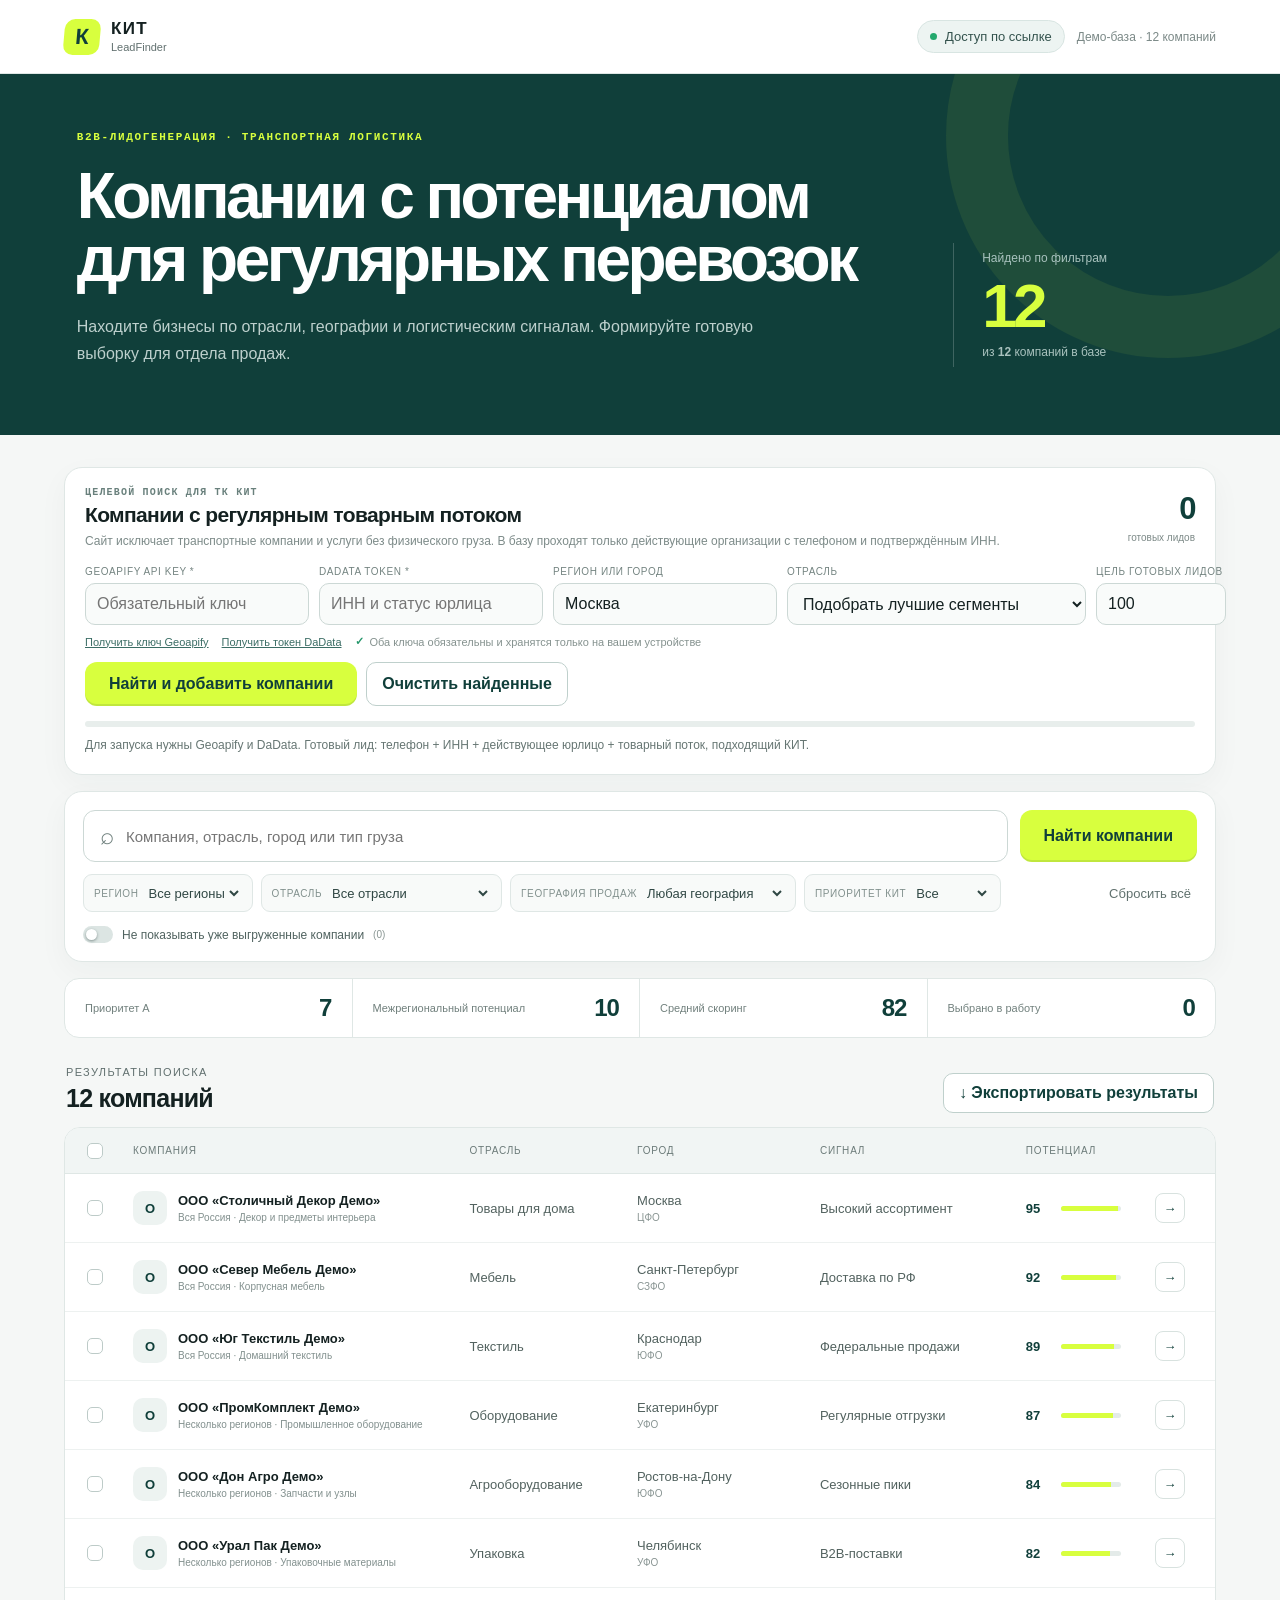
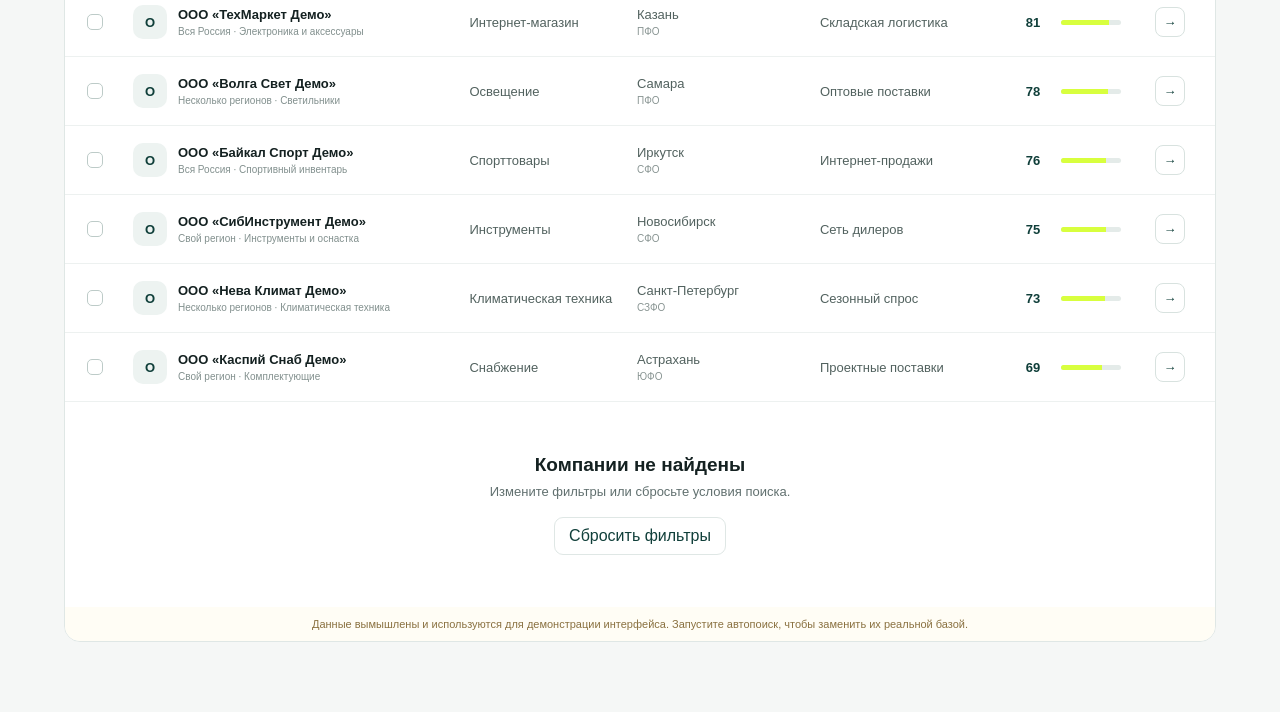
==== commit 1279c01d: "Настроить целевой скоринг лидов для ТК КИТ" ====
--- a/b2b-finder/index.html
+++ b/b2b-finder/index.html
@@ -24,17 +24,17 @@
   </section>
   <main class="workspace">
     <section class="source-card">
-      <div class="source-head"><div><p>ПОПОЛНЕНИЕ БАЗЫ</p><h2>Автоматический поиск реальных компаний</h2><small>Укажите регион, отрасль и целевое количество. Результаты сохранятся в этом браузере.</small></div><div class="source-count"><strong id="realCount">0</strong><span>реальных компаний</span></div></div>
+      <div class="source-head"><div><p>ЦЕЛЕВОЙ ПОИСК ДЛЯ ТК КИТ</p><h2>Компании с регулярным товарным потоком</h2><small>Сайт исключает транспортные компании и услуги без физического груза. В базу проходят только действующие организации с телефоном и подтверждённым ИНН.</small></div><div class="source-count"><strong id="realCount">0</strong><span>готовых лидов</span></div></div>
       <div class="source-grid">
         <label class="api-field"><span>Geoapify API key *</span><input id="geoKey" type="password" autocomplete="off" placeholder="Обязательный ключ"></label>
-        <label class="api-field"><span>DaData token</span><input id="daKey" type="password" autocomplete="off" placeholder="Для проверки ИНН"></label>
+        <label class="api-field"><span>DaData token *</span><input id="daKey" type="password" autocomplete="off" placeholder="ИНН и статус юрлица"></label>
         <label class="api-field"><span>Регион или город</span><input id="sourceRegion" value="Москва" placeholder="Например, Москва"></label>
         <label class="api-field"><span>Отрасль</span><select id="sourceIndustry"></select></label>
-        <label class="api-field"><span>Количество</span><input id="targetCount" type="number" min="1" max="500" value="100"></label>
+        <label class="api-field"><span>Цель готовых лидов</span><input id="targetCount" type="number" min="1" max="500" value="100"></label>
       </div>
-      <div class="api-links"><a href="https://myprojects.geoapify.com/" target="_blank" rel="noreferrer">Получить ключ Geoapify</a><a href="https://dadata.ru/profile/#info" target="_blank" rel="noreferrer">Получить токен DaData</a><span class="api-note privacy-note">Ключи хранятся только на вашем устройстве</span></div>
+      <div class="api-links"><a href="https://myprojects.geoapify.com/" target="_blank" rel="noreferrer">Получить ключ Geoapify</a><a href="https://dadata.ru/profile/#info" target="_blank" rel="noreferrer">Получить токен DaData</a><span class="api-note privacy-note">Оба ключа обязательны и хранятся только на вашем устройстве</span></div>
       <div class="source-actions"><button id="runSource" class="primary-button" type="button">Найти и добавить компании</button><button id="clearReal" class="secondary-button" type="button">Очистить найденные</button></div>
-      <div class="progress"><i id="sourceProgress"></i></div><div id="sourceStatus" class="source-status">Для запуска нужен ключ Geoapify. DaData подключается дополнительно для ИНН и реквизитов.</div>
+      <div class="progress"><i id="sourceProgress"></i></div><div id="sourceStatus" class="source-status">Для запуска нужны Geoapify и DaData. Готовый лид: телефон + ИНН + действующее юрлицо + товарный поток, подходящий КИТ.</div>
     </section>
     <section class="search-card">
       <div class="search-line"><label class="search-box"><span class="magnify">⌕</span><input id="query" aria-label="Поиск компаний" placeholder="Компания, отрасль, город или тип груза"><button id="clearSearch" class="clear-search" type="button" aria-label="Очистить поиск" hidden>×</button></label><button id="find" class="primary-button" type="button">Найти компании</button></div>
@@ -42,12 +42,12 @@
         <label class="native-filter"><span>Регион</span><select id="region"><option>Все регионы</option></select></label>
         <label class="native-filter"><span>Отрасль</span><select id="industry"><option>Все отрасли</option></select></label>
         <label class="native-filter"><span>География продаж</span><select id="geography"><option>Любая география</option></select></label>
-        <label class="native-filter"><span>Потенциал</span><select id="score"><option value="0">Любой</option><option value="70">70+</option><option value="80">80+</option><option value="90">90+</option></select></label>
+        <label class="native-filter"><span>Приоритет КИТ</span><select id="score"><option value="0">Все</option><option value="65">B и выше</option><option value="80">Только A</option></select></label>
         <button id="reset" class="link-button" type="button">Сбросить всё</button>
       </div>
       <label class="exclude-toggle"><input id="exclude" type="checkbox"><span></span>Не показывать уже выгруженные компании <small id="historyCount">(0)</small></label>
     </section>
-    <section class="stats-bar"><div><span>Высокий потенциал</span><strong id="highCount">4</strong></div><div><span>Федеральная география</span><strong id="federalCount">5</strong></div><div><span>Средний скоринг</span><strong id="averageScore">82</strong></div><div><span>Выбрано в работу</span><strong id="selectedCount">0</strong></div></section>
+    <section class="stats-bar"><div><span>Приоритет A</span><strong id="highCount">4</strong></div><div><span>Межрегиональный потенциал</span><strong id="federalCount">5</strong></div><div><span>Средний скоринг</span><strong id="averageScore">82</strong></div><div><span>Выбрано в работу</span><strong id="selectedCount">0</strong></div></section>
     <section class="results-head" id="results"><div><p>Результаты поиска</p><h2 id="resultCount">12 компаний</h2></div><div class="result-actions"><span id="exportHistory" class="export-history"></span><button id="export" class="secondary-button" type="button">↓ Экспортировать результаты</button></div></section>
     <section class="table-card"><div class="table-header lead-grid"><label class="check"><input id="selectAll" type="checkbox" aria-label="Выбрать все компании"><span></span></label><span>Компания</span><span>Отрасль</span><span>Город</span><span>Сигнал</span><span>Потенциал</span><span></span></div><div id="rows"></div><div id="empty" class="empty-state" hidden><strong>Компании не найдены</strong><span>Измените фильтры или сбросьте условия поиска.</span><button type="button">Сбросить фильтры</button></div><div class="demo-note" id="dataNote">Данные вымышлены и используются для демонстрации интерфейса. Запустите автопоиск, чтобы заменить их реальной базой.</div></section>
   </main>
@@ -69,10 +69,10 @@
     {id:12,company:'ООО «Каспий Снаб Демо»',city:'Астрахань',region:'ЮФО',industry:'Снабжение',geography:'Свой регион',score:69,signal:'Проектные поставки',cargo:'Комплектующие',reason:'Комплектация объектов несколькими партиями',next:'Уточнить график проектов на квартал'}
   ];
   const apiIndustries={
-    'Подобрать автоматически':['commercial.furniture_and_interior','commercial.vehicle','commercial.houseware_and_hardware','commercial.elektronics','commercial.clothing','commercial.health_and_beauty','commercial.outdoor_and_sport','commercial.trade'],
-    'Мебель':['commercial.furniture_and_interior'],'Автозапчасти и шины':['commercial.vehicle'],'Строительные материалы':['commercial.houseware_and_hardware'],'Промышленное оборудование':['commercial.houseware_and_hardware.hardware_and_tools','commercial.trade'],'Электроника':['commercial.elektronics'],'Одежда и текстиль':['commercial.clothing'],'Товары для дома':['commercial.houseware_and_hardware','commercial.furniture_and_interior'],'Косметика и уход':['commercial.health_and_beauty'],'Спортивные товары':['commercial.outdoor_and_sport'],'Оптовые компании':['commercial.trade','commercial'],'Упаковка и полиграфия':['commercial.stationery','commercial.trade']
+    'Подобрать лучшие сегменты':['commercial.furniture_and_interior','commercial.vehicle','commercial.houseware_and_hardware','commercial.elektronics','commercial.clothing','commercial.health_and_beauty','commercial.outdoor_and_sport','commercial.garden','commercial.pet','commercial.baby_goods','commercial.stationery','commercial.trade'],
+    'Мебель и интерьер':['commercial.furniture_and_interior'],'Автозапчасти и шины':['commercial.vehicle'],'Стройматериалы и инструменты':['commercial.houseware_and_hardware'],'Промышленное оборудование':['commercial.houseware_and_hardware.hardware_and_tools','commercial.trade'],'Электроника и бытовая техника':['commercial.elektronics'],'Одежда, обувь и текстиль':['commercial.clothing'],'Товары для дома и сада':['commercial.houseware_and_hardware','commercial.garden'],'Косметика и товары для здоровья':['commercial.health_and_beauty'],'Спортивные товары':['commercial.outdoor_and_sport'],'Зоотовары':['commercial.pet'],'Детские товары':['commercial.baby_goods'],'Оптовики и дистрибьюторы':['commercial.trade','commercial'],'Упаковка и полиграфия':['commercial.stationery','commercial.trade']
   };
-  const cargoProfiles={'Мебель':'мебель, габаритный или палетный груз','Автозапчасти и шины':'запчасти, шины и палеты','Строительные материалы':'тяжёлый и палетный груз','Промышленное оборудование':'оборудование, комплектующие, возможен негабарит','Электроника':'ценный стандартный груз','Одежда и текстиль':'короба и палеты','Товары для дома':'товары для дома и интерьер','Косметика и уход':'короба, стандартный груз','Спортивные товары':'инвентарь, возможен негабарит','Оптовые компании':'сборный и палетный груз','Упаковка и полиграфия':'объёмный или палетный груз'};
+  const cargoProfiles={'Мебель и интерьер':'мебель, габаритный и палетный груз','Автозапчасти и шины':'запчасти, шины, короба и палеты','Стройматериалы и инструменты':'тяжёлый, длинномерный и палетный груз','Промышленное оборудование':'оборудование, комплектующие, возможен негабарит','Электроника и бытовая техника':'ценный стандартный и палетный груз','Одежда, обувь и текстиль':'короба и палеты','Товары для дома и сада':'короба, палеты, возможен негабарит','Косметика и товары для здоровья':'короба и стандартный груз','Спортивные товары':'инвентарь, короба, возможен негабарит','Зоотовары':'мешки, короба и палеты','Детские товары':'короба и габаритные товары','Оптовики и дистрибьюторы':'сборный и палетный груз','Упаковка и полиграфия':'объёмный или палетный груз'};
   let realLeads=[];try{realLeads=JSON.parse(localStorage.getItem('kit-real-leads-v1')||'[]')}catch{}let leads=realLeads.length?realLeads:demoLeads;
   const $=id=>document.getElementById(id),selected=new Set();let detailId=null,exported=new Set();
   try{exported=new Set(JSON.parse(localStorage.getItem('kit-modern-exported')||'[]'))}catch{}
@@ -87,7 +87,7 @@
   function render(){
     const list=filtered(),isReal=realLeads.length>0;
     $('heroCount').textContent=list.length;$('baseTotal').textContent=leads.length;$('baseStatus').textContent=`${isReal?'Реальная':'Демо'}-база · ${leads.length} ${plural(leads.length)}`;$('realCount').textContent=realLeads.length;$('dataNote').textContent=isReal?'Компании найдены через открытый справочный источник. Контакты и реквизиты необходимо проверить перед коммуникацией.':'Данные вымышлены и используются для демонстрации интерфейса. Запустите автопоиск, чтобы заменить их реальной базой.';
-    $('resultCount').textContent=`${list.length} ${plural(list.length)}`;$('highCount').textContent=list.filter(x=>x.score>=85).length;$('federalCount').textContent=list.filter(x=>x.geography==='Вся Россия').length;$('averageScore').textContent=list.length?Math.round(list.reduce((s,x)=>s+x.score,0)/list.length):0;$('selectedCount').textContent=selected.size;$('historyCount').textContent=`(${exported.size})`;$('selectAll').checked=list.length>0&&list.every(x=>selected.has(x.id));$('export').textContent=selected.size?`↓ Экспортировать выбранные (${selected.size})`:'↓ Экспортировать результаты';$('clearSearch').hidden=!$('query').value;$('empty').hidden=list.length>0;
+    $('resultCount').textContent=`${list.length} ${plural(list.length)}`;$('highCount').textContent=list.filter(x=>x.priority==='A'||x.score>=80).length;$('federalCount').textContent=list.filter(x=>x.geography==='Вся Россия'||x.geography==='Несколько регионов').length;$('averageScore').textContent=list.length?Math.round(list.reduce((s,x)=>s+x.score,0)/list.length):0;$('selectedCount').textContent=selected.size;$('historyCount').textContent=`(${exported.size})`;$('selectAll').checked=list.length>0&&list.every(x=>selected.has(x.id));$('export').textContent=selected.size?`↓ Экспортировать выбранные (${selected.size})`:'↓ Экспортировать результаты';$('clearSearch').hidden=!$('query').value;$('empty').hidden=list.length>0;
     $('rows').innerHTML=list.map(x=>`<article class="table-row lead-grid ${selected.has(x.id)?'selected-row':''}"><label class="check"><input type="checkbox" data-select="${x.id}" ${selected.has(x.id)?'checked':''} aria-label="Выбрать ${esc(x.company)}"><span></span></label><div class="company-cell"><span class="company-icon">${esc((x.company||'?').charAt(0))}</span><div><strong>${esc(x.company)}</strong><small>${esc(x.phone||x.geography)} · ${esc(x.cargo)}</small></div></div><span>${esc(x.industry)}</span><span>${esc(x.city)}<small class="subline">${esc(x.region)}</small></span><span>${esc(x.signal)}</span><div class="score"><b>${x.score}</b><i><em style="width:${x.score}%"></em></i></div><button class="detail-button" data-detail="${x.id}" type="button" aria-label="Подробнее о ${esc(x.company)}">→</button></article>`).join('');
     document.querySelectorAll('[data-select]').forEach(el=>el.onchange=()=>toggle(Number(el.dataset.select)));document.querySelectorAll('[data-detail]').forEach(el=>el.onclick=()=>openDetail(Number(el.dataset.detail)));
   }
@@ -96,38 +96,64 @@
   function openDetail(id){const x=leads.find(v=>v.id===id);detailId=id;$('detailTitle').textContent=x.company;$('detailScore').textContent=x.score;$('detailLevel').textContent=x.score>=85?'Высокий':x.score>=75?'Средний+':'Средний';$('detailGeo').textContent=`${x.city}, ${x.region} · ${x.geography}`;$('detailCargo').textContent=`${x.industry} · ${x.cargo}`;$('detailContacts').textContent=[x.phone,x.email,x.website].filter(Boolean).join(' · ')||'Не найдены';$('detailInn').textContent=`${x.inn||'Не найден'} · ${x.source||'Демонстрация'}`;$('detailSignal').textContent=x.signal;$('detailReason').textContent=x.reason;$('detailNext').textContent=x.next;$('detailSelect').textContent=selected.has(id)?'Убрать из выборки':'Добавить в выборку';$('modal').classList.add('open')}
   function closeDetail(){$('modal').classList.remove('open');detailId=null}
   function toast(text){$('toast').textContent='✓ '+text;$('toast').classList.add('open');setTimeout(()=>$('toast').classList.remove('open'),2400)}
-  function exportCsv(){const list=selected.size?filtered().filter(x=>selected.has(x.id)):filtered();if(!list.length){toast('Нет компаний для экспорта');return}const head=['Компания','ИНН','Регион','Город','Телефон','E-mail','Сайт','Отрасль','География','Логистический сигнал','Тип груза','Потенциал','Источник','Почему подходит','Следующий шаг'],quote=v=>'"'+String(v??'').replaceAll('"','""')+'"',rows=list.map(x=>[x.company,x.inn,x.region,x.city,x.phone,x.email,x.website,x.industry,x.geography,x.signal,x.cargo,x.score,x.source,x.reason,x.next]);const csv='\ufeff'+[head,...rows].map(r=>r.map(quote).join(';')).join('\r\n'),url=URL.createObjectURL(new Blob([csv],{type:'text/csv;charset=utf-8'})),a=document.createElement('a');a.href=url;a.download=`KIT_B2B_leads_${new Date().toISOString().slice(0,10)}.csv`;a.click();URL.revokeObjectURL(url);list.forEach(x=>exported.add(x.id));localStorage.setItem('kit-modern-exported',JSON.stringify([...exported]));$('exportHistory').textContent=`Последняя выгрузка: ${list.length} · ${new Date().toLocaleTimeString('ru-RU',{hour:'2-digit',minute:'2-digit'})}`;toast(`Экспортировано: ${list.length}`);render()}
+  function exportCsv(){if(!realLeads.length){toast('Сначала запустите автопоиск реальных компаний');return}const list=(selected.size?filtered().filter(x=>selected.has(x.id)):filtered()).filter(x=>x.phone&&x.inn&&x.verification==='ACTIVE');if(!list.length){toast('Нет проверенных компаний для экспорта');return}const head=['Приоритет КИТ','Итоговый балл','Потенциал КИТ','Качество данных','Компания','Юридическое название','ИНН','КПП','ОГРН','ОКВЭД','Статус','Регион','Город','Телефон','E-mail','Официальный сайт','Отрасль','Характер груза','Подходящая услуга КИТ','География','Точка входа','Источник','Ссылка на источник','Почему подходит','Следующий шаг'],quote=v=>'"'+String(v??'').replaceAll('"','""')+'"',rows=list.map(x=>[x.priority,x.score,x.fitScore,x.dataScore,x.company,x.legalName,x.inn,x.kpp,x.ogrn,x.okved,x.verification,x.region,x.city,x.phone,x.email,x.website,x.industry,x.cargo,x.service,x.geography,x.entry,x.source,x.sourceUrl,x.reason,x.next]);const csv='\ufeff'+[head,...rows].map(r=>r.map(quote).join(';')).join('\r\n'),url=URL.createObjectURL(new Blob([csv],{type:'text/csv;charset=utf-8'})),a=document.createElement('a');a.href=url;a.download=`KIT_B2B_leads_${new Date().toISOString().slice(0,10)}.csv`;a.click();URL.revokeObjectURL(url);list.forEach(x=>exported.add(x.id));localStorage.setItem('kit-modern-exported',JSON.stringify([...exported]));$('exportHistory').textContent=`Последняя выгрузка: ${list.length} · ${new Date().toLocaleTimeString('ru-RU',{hour:'2-digit',minute:'2-digit'})}`;toast(`Экспортировано: ${list.length}`);render()}
   function firstText(value){if(!value)return'';if(typeof value==='string'||typeof value==='number')return String(value);if(Array.isArray(value))return firstText(value.find(Boolean));if(typeof value==='object')return firstText(value.value||value.phone||value.email||value.href||value.url||Object.values(value));return''}
   function getPhone(p){return firstText(p.contact?.phone||p.contact?.phones||p.phone||p.datasource?.raw?.phone||p.datasource?.raw?.contact_phone).trim()}
   function getEmail(p){return firstText(p.contact?.email||p.contact?.emails||p.email||p.datasource?.raw?.email).trim()}
   function getWebsite(p){let value=firstText(p.website||p.contact?.website||p.contact?.websites||p.datasource?.raw?.website||p.datasource?.raw?.url).trim();if(value&&!/^https?:\/\//i.test(value))value='https://'+value;return value}
   function hashId(text){let value=0;for(let i=0;i<text.length;i++)value=((value<<5)-value)+text.charCodeAt(i)|0;return 100000+Math.abs(value)}
   function leadKey(x){return x.inn?`inn:${x.inn}`:`company:${String(x.company).toLowerCase()}|${String(x.city).toLowerCase()}`}
-  function inferIndustry(p,selectedIndustry){if(selectedIndustry!=='Подобрать автоматически')return selectedIndustry;const categories=p.categories||[];for(const [label,codes] of Object.entries(apiIndustries)){if(label!=='Подобрать автоматически'&&codes.some(code=>categories.some(category=>category.startsWith(code))))return label}return'Коммерческая компания'}
+  const excludedBusiness=/(транспорт|логист|экспедиц|грузоперев|перевоз|такси|курьер|автопарк|карго|cargo|delivery)/i;
+  const excludedInstitution=/(администрац|муниципал|бюджетн|государствен|министерств|ведомств|школа|университет|колледж|больниц|поликлиник|банк|страхов|нотари|адвокат|агентство недвижимости|ресторан|кафе|гостиниц|салон красоты|парикмахер|турагент)/i;
+  if(realLeads.length){realLeads=realLeads.filter(x=>x.phone&&x.inn&&x.verification==='ACTIVE'&&!isExcludedCompany(`${x.company} ${x.legalName||''}`,x.okved));leads=realLeads.length?realLeads:demoLeads;localStorage.setItem('kit-real-leads-v1',JSON.stringify(realLeads));buildFilters()}
+  function normalizeName(value){return String(value||'').toLowerCase().replace(/[«»"'.,()\-]/g,' ').replace(/(^|\s)(ооо|ао|пао|зао|оао|ип|нпф|гк|компания|фирма|company|ltd|llc)(?=\s|$)/g,' ').replace(/\s+/g,' ').trim()}
+  function nameMatchScore(a,b){const left=new Set(normalizeName(a).split(' ').filter(x=>x.length>2)),right=new Set(normalizeName(b).split(' ').filter(x=>x.length>2));if(!left.size||!right.size)return 0;let common=0;left.forEach(x=>{if(right.has(x))common++});return common/Math.min(left.size,right.size)}
+  function isExcludedCompany(name,okved=''){const text=normalizeName(name);return excludedBusiness.test(text)||excludedInstitution.test(text)||/^(49|52|53|64|65|66|68|69|70|71|72|73|74|75|77|78|79|80|81|82|84|85|86|87|88|90|91|92|93|94|95|96)/.test(String(okved))}
+  function inferIndustry(p,selectedIndustry){if(selectedIndustry!=='Подобрать лучшие сегменты')return selectedIndustry;const categories=(p.categories||[]).join(' ');if(categories.includes('furniture_and_interior'))return'Мебель и интерьер';if(categories.includes('vehicle'))return'Автозапчасти и шины';if(categories.includes('elektronics'))return'Электроника и бытовая техника';if(categories.includes('clothing'))return'Одежда, обувь и текстиль';if(categories.includes('health_and_beauty'))return'Косметика и товары для здоровья';if(categories.includes('outdoor_and_sport'))return'Спортивные товары';if(categories.includes('garden'))return'Товары для дома и сада';if(categories.includes('pet'))return'Зоотовары';if(categories.includes('baby_goods'))return'Детские товары';if(categories.includes('stationery'))return'Упаковка и полиграфия';if(categories.includes('houseware_and_hardware'))return'Стройматериалы и инструменты';return'Оптовики и дистрибьюторы'}
+  function okvedPotential(okved){const code=String(okved||'');if(/^46/.test(code))return 20;if(/^47\.91/.test(code))return 18;if(/^45\.3/.test(code))return 18;if(/^(10|11|12|13|14|15|16|17|18|20|21|22|23|24|25|26|27|28|29|30|31|32)/.test(code))return 18;if(/^(01|02|03)/.test(code))return 10;if(/^47/.test(code))return 8;return 3}
+  function buildKitProfile(lead,party){
+    const data=party.data||{},okved=data.okved||'',text=`${lead.company} ${party.value||''} ${lead.website||''}`.toLowerCase();let fit=28+okvedPotential(okved),signals=[`товарный сегмент: ${lead.industry}`];
+    if(/опт|дистриб|снабжен|поставщик|торговый дом|wholesale|dealer/.test(text)){fit+=14;signals.push('оптовые или дистрибьюторские поставки')}
+    if(/завод|фабрик|производ|manufactur|промышлен/.test(text)){fit+=13;signals.push('производственный товарный поток')}
+    if(/интернет|online|shop|store|e-commerce|маркетплейс|селлер/.test(text)){fit+=12;signals.push('e-commerce или продажи по регионам')}
+    if(/группа|group|холдинг|филиал|сеть|дилер/.test(text)){fit+=9;signals.push('сеть, филиалы или дилеры')}
+    if(lead.website){fit+=4;signals.push('есть сайт для проверки географии продаж')}
+    fit=Math.min(70,fit);const quality=10+10+(lead.website?5:0)+(lead.email?3:0)+2,total=Math.min(100,fit+quality),priority=total>=80?'A':total>=65?'B':'C';
+    let service='Сборные грузы / Палетный прайс',entry='руководитель логистики или снабжения';
+    if(/шины|автозапчаст/.test(lead.industry)){service='Тариф «Шина» / Сборные грузы';entry='руководитель логистики или директор по закупкам'}
+    else if(/интернет|online|shop|store|e-commerce|маркетплейс|селлер/.test(text)){service='E-commerce / Маркетплейсы / 3PL';entry='руководитель e-commerce или логистики'}
+    else if(/завод|фабрик|производ|manufactur|промышлен/.test(text)){service='Сборные грузы / Палетный прайс / FTL';entry='директор по логистике или коммерческий директор'}
+    else if(/Мебель|Стройматериалы|Оборудование|Спортивные/.test(lead.industry)){service='Сборные грузы / Палетный прайс / Негабарит';entry='руководитель логистики'}
+    else if(/Упаковка|Оптовики/.test(lead.industry)){service='Палетный прайс / 3PL / FTL';entry='руководитель склада или логистики'}
+    return{...lead,inn:data.inn||'',kpp:data.kpp||'',ogrn:data.ogrn||'',okved,legalName:party.value||'',manager:data.management?.name||'',verification:data.state?.status||'',fitScore:fit,dataScore:quality,score:total,priority,service,entry,geography:/интернет|online|shop|store|e-commerce|маркетплейс|селлер|группа|group|холдинг|филиал|сеть|дилер|опт|дистриб/.test(text)?'Несколько регионов':'Требует уточнения',signal:`Приоритет ${priority} · ${service}`,reason:`Подходит КИТ: ${signals.join('; ')}. Потенциал ${fit}/70, качество данных ${quality}/30.`,next:`Выйти на ${entry}; уточнить частоту отправок, средний вес/объём, направления из ${lead.city} и текущего перевозчика.`,source:'Geoapify + DaData'}
+  }
   function setSourceStatus(text,error=false){$('sourceStatus').textContent=text;$('sourceStatus').classList.toggle('error',error)}
   async function enrichWithDaData(lead,token){
     try{
       const response=await fetch('https://suggestions.dadata.ru/suggestions/api/4_1/rs/suggest/party',{method:'POST',headers:{'Content-Type':'application/json','Accept':'application/json','Authorization':'Token '+token},body:JSON.stringify({query:lead.company,count:5,locations:lead.city?[{city:lead.city}]:undefined})});
-      if(!response.ok)return lead;const suggestions=(await response.json()).suggestions||[],party=suggestions.find(x=>x.data?.state?.status==='ACTIVE')||suggestions[0];if(!party)return lead;
-      return{...lead,company:party.data?.name?.short_with_opf||lead.company,legalName:party.value||'',inn:party.data?.inn||'',manager:party.data?.management?.name||'',verification:party.data?.state?.status||'UNKNOWN',score:Math.min(100,lead.score+(party.data?.inn?20:0)+(party.data?.management?.name?5:0)),signal:party.data?.inn?'Реквизиты подтверждены':'Открытые контакты',source:'Geoapify + DaData'};
-    }catch{return lead}
+      if(!response.ok)return{ok:false,reason:'dadata'};const suggestions=(await response.json()).suggestions||[],ranked=suggestions.filter(x=>x.data?.state?.status==='ACTIVE'&&x.data?.inn).map(x=>{const city=String(x.data?.address?.data?.city||x.data?.address?.data?.settlement||'').toLowerCase(),cityBonus=lead.city&&city.includes(String(lead.city).toLowerCase())?0.25:0;return{party:x,match:nameMatchScore(lead.company,x.value)+cityBonus}}).sort((a,b)=>b.match-a.match),best=ranked[0];
+      if(!best||best.match<.45)return{ok:false,reason:'unverified'};const okved=best.party.data?.okved||'';if(isExcludedCompany(`${lead.company} ${best.party.value}`,okved))return{ok:false,reason:'excluded'};return{ok:true,lead:buildKitProfile(lead,best.party)};
+    }catch{return{ok:false,reason:'dadata'}}
   }
   async function runAutoSearch(){
     const geo=$('geoKey').value.trim(),da=$('daKey').value.trim(),searchRegion=$('sourceRegion').value.trim(),selectedIndustry=$('sourceIndustry').value,target=Math.min(500,Math.max(1,Number($('targetCount').value)||100));
-    if(!geo){setSourceStatus('Укажите ключ Geoapify для запуска поиска.',true);$('geoKey').focus();return}if(!searchRegion){setSourceStatus('Укажите регион или город поиска.',true);$('sourceRegion').focus();return}
+    if(!geo){setSourceStatus('Укажите ключ Geoapify для запуска поиска.',true);$('geoKey').focus();return}if(!da){setSourceStatus('Укажите токен DaData: без подтверждённого ИНН компания не попадёт в базу.',true);$('daKey').focus();return}if(!searchRegion){setSourceStatus('Укажите регион или город поиска.',true);$('sourceRegion').focus();return}
     localStorage.setItem('kit-api-keys-v1',JSON.stringify({geo,da}));$('runSource').disabled=true;$('sourceProgress').style.width='4%';setSourceStatus('Определяем границы региона…');
     try{
       let response=await fetch(`https://api.geoapify.com/v1/geocode/search?text=${encodeURIComponent(searchRegion)}&format=json&limit=1&apiKey=${encodeURIComponent(geo)}`);if(!response.ok)throw Error('Geoapify не принял ключ или лимит запросов исчерпан.');const place=(await response.json()).results?.[0];if(!place?.bbox)throw Error('Не удалось определить границы указанного региона.');
-      const bbox=place.bbox,rect=Array.isArray(bbox)?bbox:[bbox.lon1,bbox.lat1,bbox.lon2,bbox.lat2],categories=apiIndustries[selectedIndustry]||apiIndustries['Подобрать автоматически'],rawPlaces=new Map();
+      const bbox=place.bbox,rect=Array.isArray(bbox)?bbox:[bbox.lon1,bbox.lat1,bbox.lon2,bbox.lat2],categories=apiIndustries[selectedIndustry]||apiIndustries['Подобрать лучшие сегменты'],rawPlaces=new Map();
       for(let index=0;index<categories.length;index++){
         setSourceStatus(`Ищем компании: источник ${index+1} из ${categories.length}. Найдено объектов: ${rawPlaces.size}`);$('sourceProgress').style.width=`${8+35*(index+1)/categories.length}%`;
         const url=`https://api.geoapify.com/v2/places?categories=${encodeURIComponent(categories[index])}&filter=rect:${rect.join(',')}&limit=500&apiKey=${encodeURIComponent(geo)}`;response=await fetch(url);if(!response.ok){if(response.status===429)throw Error('Geoapify сообщил о превышении лимита запросов.');continue}const batch=(await response.json()).features||[];
-        batch.forEach(feature=>{const p=feature.properties||{},key=p.place_id||`${p.name||''}|${p.city||p.county||''}`.toLowerCase();if(p.name&&!rawPlaces.has(key))rawPlaces.set(key,p)});if(rawPlaces.size>=target*3)break;
+        batch.forEach(feature=>{const p=feature.properties||{},key=p.place_id||`${p.name||''}|${p.city||p.county||''}`.toLowerCase();if(p.name&&!rawPlaces.has(key))rawPlaces.set(key,p)});if(rawPlaces.size>=Math.max(target*6,500))break;
       }
-      const candidates=[...rawPlaces.values()].map(p=>{const industry=inferIndustry(p,selectedIndustry),phone=getPhone(p),email=getEmail(p),website=getWebsite(p),city=p.city||p.county||p.state||searchRegion,region=p.state||searchRegion,cargo=cargoProfiles[industry]||'стандартный сборный или палетный груз',baseScore=45+(phone?20:0)+(website?10:0)+(email?5:0),company=p.name;return{id:hashId(`${company}|${city}`.toLowerCase()),company,legalName:'',inn:'',city,region,industry,geography:'Требует уточнения',score:baseScore,signal:phone?'Опубликован телефон':website?'Найден официальный сайт':'Компания найдена в справочнике',cargo,phone,email,website,source:'Geoapify',verification:'Не проверено',reason:`Компания найдена в категории «${industry}» в регионе поиска. Возможны регулярные межрегиональные отправки.`,next:phone?'Позвонить и уточнить текущую транспортную схему':'Открыть сайт и найти контакт ответственного за логистику'}}).sort((a,b)=>b.score-a.score).slice(0,target);
-      if(!candidates.length)throw Error('Источник не вернул компании по выбранным условиям. Измените регион или отрасль.');
-      let enriched=candidates;if(da){for(let start=0;start<candidates.length;start+=4){setSourceStatus(`Проверяем реквизиты через DaData: ${Math.min(start+4,candidates.length)} из ${candidates.length}`);$('sourceProgress').style.width=`${48+45*Math.min(start+4,candidates.length)/candidates.length}%`;const checked=await Promise.all(candidates.slice(start,start+4).map(item=>enrichWithDaData(item,da)));enriched.splice(start,checked.length,...checked)}}else{$('sourceProgress').style.width='90%'}
-      const merged=new Map(realLeads.map(item=>[leadKey(item),item]));enriched.forEach(item=>merged.set(leadKey(item),item));realLeads=[...merged.values()].slice(0,5000);leads=realLeads;localStorage.setItem('kit-real-leads-v1',JSON.stringify(realLeads));selected.clear();buildFilters();reset();$('sourceProgress').style.width='100%';const withPhone=realLeads.filter(x=>x.phone).length,withInn=realLeads.filter(x=>x.inn).length;setSourceStatus(`Готово: в базе ${realLeads.length} компаний. С телефоном — ${withPhone}, с подтверждённым ИНН — ${withInn}.`);toast(`Добавлено компаний: ${enriched.length}`);
+      const counters={raw:rawPlaces.size,noPhone:0,excluded:0,unverified:0,dadata:0},candidateLimit=Math.min(700,Math.max(target*5,target));
+      const candidates=[...rawPlaces.values()].map(p=>{const company=p.name,phone=getPhone(p);if(isExcludedCompany(company)){counters.excluded++;return null}if(!phone){counters.noPhone++;return null}const industry=inferIndustry(p,selectedIndustry),email=getEmail(p),website=getWebsite(p),city=p.city||p.county||p.state||searchRegion,region=p.state||searchRegion,cargo=cargoProfiles[industry]||'стандартный сборный или палетный груз',sourceUrl=p.lat&&p.lon?`https://www.openstreetmap.org/?mlat=${p.lat}&mlon=${p.lon}#map=17/${p.lat}/${p.lon}`:'';return{id:hashId(`${company}|${city}`.toLowerCase()),company,legalName:'',inn:'',city,region,industry,geography:'Требует уточнения',score:50+(website?8:0)+(email?4:0),signal:'Открытый бизнес-контакт',cargo,phone,email,website,source:'Geoapify',sourceUrl,verification:'Не проверено',reason:'Кандидат на проверку логистического потенциала.',next:'Проверить реквизиты и товарный поток'}}).filter(Boolean).sort((a,b)=>b.score-a.score).slice(0,candidateLimit);
+      if(!candidates.length)throw Error(`Нет компаний с опубликованным телефоном. Просмотрено объектов: ${counters.raw}. Измените регион или отрасль.`);
+      const enriched=[];let processed=0;
+      for(let start=0;start<candidates.length&&enriched.length<target;start+=4){const portion=candidates.slice(start,start+4);setSourceStatus(`Подтверждаем ИНН и соответствие КИТ: проверено ${processed} из ${candidates.length}, готовых лидов ${enriched.length} из ${target}`);$('sourceProgress').style.width=`${48+45*Math.min(start+4,candidates.length)/candidates.length}%`;const checked=await Promise.all(portion.map(item=>enrichWithDaData(item,da)));processed+=portion.length;checked.forEach(result=>{if(result.ok)enriched.push(result.lead);else counters[result.reason]=(counters[result.reason]||0)+1})}
+      if(!enriched.length)throw Error(`Готовые лиды не найдены: у кандидатов не удалось одновременно подтвердить телефон, ИНН, действующий статус и товарный ОКВЭД. Проверено ${processed}.`);
+      const merged=new Map(realLeads.map(item=>[leadKey(item),item]));enriched.slice(0,target).forEach(item=>merged.set(leadKey(item),item));realLeads=[...merged.values()].filter(x=>x.phone&&x.inn&&x.verification==='ACTIVE'&&!isExcludedCompany(`${x.company} ${x.legalName||''}`,x.okved)).sort((a,b)=>b.score-a.score).slice(0,5000);leads=realLeads;localStorage.setItem('kit-real-leads-v1',JSON.stringify(realLeads));selected.clear();buildFilters();reset();$('sourceProgress').style.width='100%';const added=enriched.slice(0,target).length,topA=realLeads.filter(x=>x.priority==='A').length;setSourceStatus(`Готово: добавлено ${added}, всего в базе ${realLeads.length}. Приоритет A — ${topA}. Отсеяно: без телефона ${counters.noPhone}, не подтверждены реквизиты ${counters.unverified}, транспорт/услуги ${counters.excluded}.`);toast(`Добавлено целевых лидов: ${added}`);
     }catch(error){setSourceStatus(error.message||'Не удалось выполнить поиск.',true);$('sourceProgress').style.width='0%'}finally{$('runSource').disabled=false}
   }
   ['query','region','industry','geography','score','exclude'].forEach(id=>$(id).addEventListener(id==='query'?'input':'change',render));$('clearSearch').onclick=()=>{$('query').value='';render()};$('find').onclick=()=>$('results').scrollIntoView({behavior:'smooth'});$('reset').onclick=reset;$('empty').querySelector('button').onclick=reset;$('selectAll').onchange=()=>{const list=filtered(),all=list.length&&list.every(x=>selected.has(x.id));list.forEach(x=>all?selected.delete(x.id):selected.add(x.id));render()};$('export').onclick=exportCsv;$('modalClose').onclick=closeDetail;$('modal').onclick=e=>{if(e.target===$('modal'))closeDetail()};$('detailSelect').onclick=()=>{toggle(detailId);closeDetail()};$('runSource').onclick=runAutoSearch;$('clearReal').onclick=()=>{if(!realLeads.length){toast('Найденная база уже пуста');return}if(!confirm('Удалить найденные компании с этого устройства и вернуть демонстрационную базу?'))return;realLeads=[];leads=demoLeads;localStorage.removeItem('kit-real-leads-v1');selected.clear();buildFilters();reset();setSourceStatus('Найденная база очищена. Можно запустить новый поиск.');$('sourceProgress').style.width='0%'};document.addEventListener('keydown',e=>{if(e.key==='Escape')closeDetail()});render();
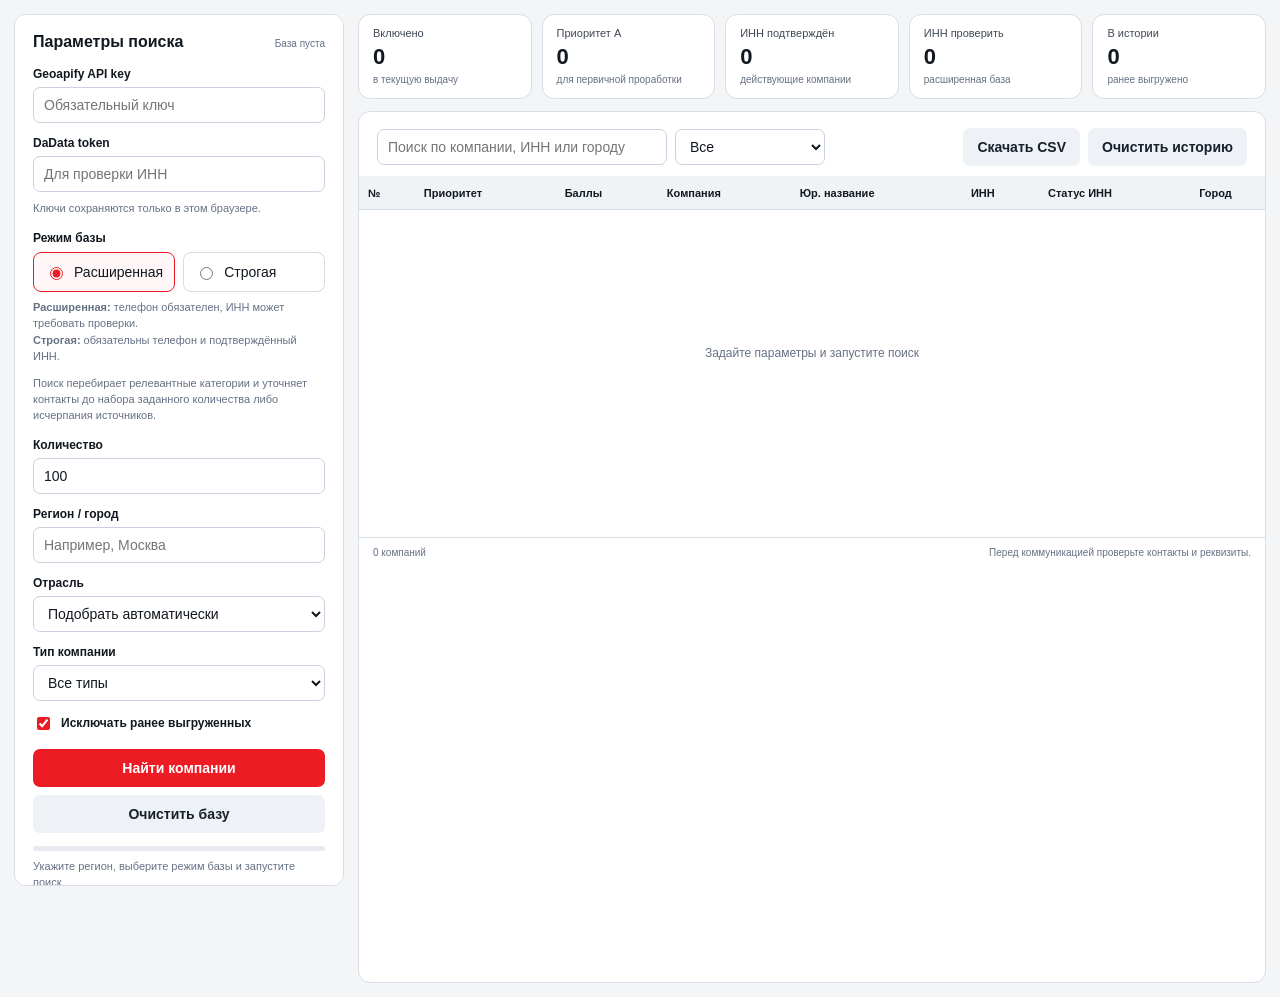
==== commit cbb2bfc1: "Redesign KIT B2B lead finder" ====
--- a/b2b-finder/index.html
+++ b/b2b-finder/index.html
@@ -3,160 +3,105 @@
 <head>
   <meta charset="utf-8">
   <meta name="viewport" content="width=device-width,initial-scale=1">
-  <meta name="description" content="Интерактивный поиск B2B-клиентов для транспортной компании КИТ">
-  <title>КИТ — Поиск B2B-клиентов</title>
+  <meta name="description" content="Поиск потенциальных B2B-клиентов для транспортной компании КИТ">
+  <title>КИТ — B2B LeadFinder</title>
   <style>
-    :root{--ink:#142121;--muted:#61706f;--line:#dfe7e5;--paper:#f5f7f6;--white:#fff;--lime:#d8ff3e;--deep:#103f3a;--soft:#e8f0ee}*{box-sizing:border-box}html{scroll-behavior:smooth}body{margin:0;background:var(--paper);color:var(--ink);font-family:Inter,Arial,sans-serif}button,input,select{font:inherit}button{cursor:pointer}.topbar{height:74px;display:flex;align-items:center;justify-content:space-between;padding:0 clamp(22px,5vw,76px);background:#fff;border-bottom:1px solid var(--line)}.brand{display:flex;align-items:center;gap:11px;color:inherit;text-decoration:none}.brand-mark{width:36px;height:36px;display:grid;place-items:center;background:var(--lime);border-radius:10px;color:var(--deep);font-weight:900;font-size:22px;transform:skew(-5deg)}.brand strong,.brand small{display:block;line-height:1}.brand strong{font-size:17px;letter-spacing:.08em}.brand small{font-size:11px;color:var(--muted);margin-top:5px}.top-actions{display:flex;align-items:center;gap:12px}.public-pill{display:flex;align-items:center;gap:8px;font-size:13px;color:#34534e;background:#edf4f2;border:1px solid #d8e5e2;padding:8px 12px;border-radius:999px}.public-pill i{width:7px;height:7px;border-radius:50%;background:#23a86d}.base-status{font-size:12px;color:#7b8987}.hero{background:var(--deep);color:#fff;padding:58px clamp(22px,6vw,96px) 68px;display:grid;grid-template-columns:minmax(0,1fr) 250px;gap:48px;align-items:end;position:relative;overflow:hidden}.hero:after{content:"";position:absolute;width:320px;height:320px;border:62px solid rgba(216,255,62,.07);border-radius:50%;right:-110px;top:-160px}.eyebrow{font:600 11px/1 Consolas,monospace;letter-spacing:.15em;color:var(--lime);margin:0 0 22px}.hero h1{font-size:clamp(37px,5vw,68px);letter-spacing:-.055em;line-height:.98;margin:0;max-width:860px}.hero-copy{max-width:700px;margin:24px 0 0;color:#bdd0cd;font-size:16px;line-height:1.65}.hero-kpi{border-left:1px solid rgba(255,255,255,.2);padding:8px 0 8px 28px;position:relative;z-index:1}.hero-kpi span,.hero-kpi small{display:block;color:#a9c2be;font-size:12px}.hero-kpi strong{display:block;color:var(--lime);font-size:62px;line-height:1;margin:10px 0 8px;letter-spacing:-.06em}.workspace{padding:32px clamp(18px,5vw,76px) 70px;max-width:1600px;margin:auto}.search-card{background:#fff;border:1px solid var(--line);border-radius:18px;padding:18px;box-shadow:0 10px 30px rgba(24,55,51,.04)}.search-line{display:flex;gap:12px}.search-box{height:52px;flex:1;border:1px solid #ccd8d5;border-radius:12px;display:flex;align-items:center;gap:10px;padding:0 16px}.search-box:focus-within{border-color:#78938f;box-shadow:0 0 0 3px #e8efed}.search-box .magnify{font-size:24px;color:#70817e}.search-box input{width:100%;border:0;outline:0;font-size:15px;color:var(--ink)}.clear-search{border:0;background:transparent;color:#7f8d8b;font-size:22px;padding:4px}.primary-button{border:0;background:var(--lime);color:var(--deep);font-weight:750;border-radius:12px;padding:0 24px;box-shadow:inset 0 -2px rgba(16,63,58,.12)}.primary-button:hover{filter:brightness(.96)}.filter-row{display:flex;gap:8px;align-items:center;margin-top:12px;flex-wrap:wrap}.native-filter{display:flex;align-items:center;gap:6px;border:1px solid var(--line);background:#f8faf9;border-radius:9px;padding:0 10px;height:38px}.native-filter>span{font-size:10px;color:#81908d;text-transform:uppercase;letter-spacing:.06em}.native-filter select{border:0;outline:0;background:transparent;color:#304744;font-size:13px;max-width:180px}.link-button{border:0;background:transparent;color:#60716e;font-size:13px;margin-left:auto}.exclude-toggle{display:flex;align-items:center;gap:9px;width:max-content;margin-top:14px;font-size:12px;color:#506360;cursor:pointer}.exclude-toggle input,.check input{position:absolute;opacity:0;pointer-events:none}.exclude-toggle>span{width:30px;height:17px;background:#dce5e3;border-radius:20px;position:relative;transition:.2s}.exclude-toggle>span:after{content:"";position:absolute;width:11px;height:11px;border-radius:50%;background:#fff;left:3px;top:3px;box-shadow:0 1px 3px #82918f;transition:.2s}.exclude-toggle input:checked+span{background:var(--deep)}.exclude-toggle input:checked+span:after{left:16px;background:var(--lime)}.exclude-toggle small{color:#899693}.stats-bar{display:grid;grid-template-columns:repeat(4,1fr);border:1px solid var(--line);border-radius:15px;background:#fff;margin-top:16px;overflow:hidden}.stats-bar div{padding:15px 20px;border-right:1px solid var(--line);display:flex;align-items:center;justify-content:space-between;gap:10px}.stats-bar div:last-child{border-right:0}.stats-bar span{font-size:11px;color:#71807d}.stats-bar strong{font-size:24px;letter-spacing:-.04em;color:var(--deep)}.results-head{display:flex;align-items:end;justify-content:space-between;margin:28px 2px 14px}.results-head p{font-size:11px;text-transform:uppercase;letter-spacing:.12em;color:var(--muted);margin:0 0 6px}.results-head h2{font-size:25px;letter-spacing:-.03em;margin:0}.result-actions{display:flex;align-items:center;gap:12px}.export-history{font-size:11px;color:#7e8a88}.secondary-button{height:40px;border:1px solid #bfd0cc;background:#fff;color:var(--deep);font-weight:650;border-radius:10px;padding:0 15px}.secondary-button:hover{background:#f4f8f7}.table-card{background:#fff;border:1px solid var(--line);border-radius:16px;overflow:hidden}.lead-grid{display:grid;grid-template-columns:34px 2.1fr 1fr 1.1fr 1.25fr .75fr 40px;gap:14px;align-items:center}.table-header{padding:13px 20px;background:#f1f5f4;border-bottom:1px solid var(--line);font-size:10px;color:#6c7b79;text-transform:uppercase;letter-spacing:.08em}.table-row{padding:17px 20px;border-bottom:1px solid #edf1f0;font-size:13px;color:#52625f}.table-row:hover{background:#fbfcfc}.check{width:19px;height:19px;display:grid;place-items:center;cursor:pointer}.check span{width:16px;height:16px;border:1px solid #bdcbc8;background:#fff;border-radius:5px;position:relative}.check input:checked+span{background:var(--deep);border-color:var(--deep)}.check input:checked+span:after{content:"✓";position:absolute;color:var(--lime);font-size:11px;left:2px;top:-1px;font-weight:800}.company-cell{display:flex;align-items:center;gap:11px;color:var(--ink)}.company-icon{display:grid;place-items:center;min-width:34px;height:34px;border-radius:10px;background:#edf3f1;color:var(--deep);font-weight:750}.company-cell strong{font-size:13px}.company-cell small{display:block;margin-top:4px;color:#82908e;font-size:10px;font-weight:400}.subline{display:block;margin-top:4px;color:#899593;font-size:10px}.selected-row{background:#f8fce9!important;box-shadow:inset 3px 0 var(--lime)}.score{display:flex;align-items:center;gap:10px;color:var(--deep)}.score b{width:25px}.score i{display:block;width:60px;height:5px;background:#e4ebe9;border-radius:9px;overflow:hidden}.score em{display:block;height:100%;background:var(--lime)}.detail-button{border:1px solid #d8e2df;background:#fff;color:var(--deep);width:30px;height:30px;border-radius:8px;font-weight:700}.detail-button:hover{background:var(--deep);color:var(--lime)}.empty-state{padding:52px 20px;display:flex;align-items:center;flex-direction:column;text-align:center}.empty-state strong{font-size:19px}.empty-state span{font-size:13px;color:var(--muted);margin:8px 0 18px}.empty-state button{border:1px solid var(--line);background:#fff;border-radius:9px;padding:9px 14px;color:var(--deep)}.demo-note{padding:11px 20px;background:#fffdf5;color:#8a7140;font-size:11px;text-align:center}.modal-backdrop{position:fixed;inset:0;background:rgba(7,30,28,.5);backdrop-filter:blur(5px);z-index:20;display:none;justify-content:flex-end}.modal-backdrop.open{display:flex}.detail-panel{height:100%;width:min(470px,100%);background:#fff;padding:42px 38px;box-shadow:-20px 0 50px rgba(0,0,0,.15);position:relative;overflow:auto;animation:slide-in .2s ease-out}.modal-close{position:absolute;right:24px;top:22px;border:1px solid var(--line);background:#fff;border-radius:9px;width:34px;height:34px;font-size:20px;color:#60716e}.eyebrow.dark{color:#5e7773;margin-top:12px}.detail-panel h3{font-size:29px;line-height:1.1;letter-spacing:-.04em;margin:0 0 25px;max-width:350px}.detail-score{display:flex;align-items:center;gap:16px;background:var(--deep);color:#fff;border-radius:15px;padding:18px 20px;margin-bottom:24px}.detail-score>strong{font-size:42px;color:var(--lime);letter-spacing:-.05em}.detail-score span{font-size:11px;color:#abc0bd;line-height:1.4}.detail-score b{color:#fff;font-size:13px}.detail-panel dl{margin:0}.detail-panel dl div{display:grid;grid-template-columns:125px 1fr;padding:13px 0;border-bottom:1px solid #edf1f0;gap:16px}.detail-panel dt{font-size:11px;color:#7f8d8a}.detail-panel dd{margin:0;font-size:13px;color:#263d39}.insight,.next-step{margin-top:18px;border-radius:12px;padding:15px 17px}.insight{background:#f1f7f5}.next-step{background:#fbffe9;border:1px solid #ebf4bd}.insight span,.next-step span{font-size:10px;text-transform:uppercase;letter-spacing:.08em;color:#71817e}.insight p,.next-step p{margin:7px 0 0;font-size:13px;line-height:1.5}.primary-button.wide{width:100%;height:48px;margin-top:22px}.toast{position:fixed;left:50%;bottom:26px;transform:translateX(-50%);z-index:30;background:var(--deep);color:#fff;border:1px solid rgba(255,255,255,.2);padding:11px 16px;border-radius:10px;font-size:13px;box-shadow:0 8px 30px rgba(0,0,0,.18);display:none}.toast.open{display:block}@keyframes slide-in{from{transform:translateX(30px);opacity:0}to{transform:none;opacity:1}}
-    .source-card{background:#fff;border:1px solid var(--line);border-radius:18px;padding:20px;margin-bottom:16px;box-shadow:0 10px 30px rgba(24,55,51,.04)}.source-head{display:flex;align-items:center;justify-content:space-between;gap:20px}.source-head p{margin:0 0 5px;font:600 10px/1 Consolas,monospace;letter-spacing:.12em;color:#69807c}.source-head h2{margin:0;font-size:21px;letter-spacing:-.03em}.source-head small{display:block;margin-top:7px;color:#7d8b89;font-size:12px}.source-grid{display:grid;grid-template-columns:1.3fr 1.3fr 1fr 1fr 130px;gap:10px;margin-top:18px}.api-field{display:flex;flex-direction:column;gap:6px}.api-field span{font-size:10px;text-transform:uppercase;letter-spacing:.06em;color:#748481}.api-field input,.api-field select{height:42px;border:1px solid #ccd8d5;border-radius:10px;background:#f9fbfa;padding:0 11px;color:var(--ink);outline:0}.api-field input:focus,.api-field select:focus{border-color:#78938f;box-shadow:0 0 0 3px #e8efed}.api-links{display:flex;gap:13px;align-items:center;flex-wrap:wrap;margin-top:10px}.api-links a{font-size:11px;color:#3b6d65}.api-note{font-size:11px;color:#85928f}.source-actions{display:flex;gap:9px;align-items:center;margin-top:14px}.source-actions .primary-button{height:44px}.source-actions .secondary-button{height:44px}.source-actions button:disabled{opacity:.55;cursor:wait}.progress{height:6px;background:#e8eeec;border-radius:8px;overflow:hidden;margin-top:15px}.progress i{display:block;height:100%;width:0;background:var(--lime);transition:width .25s}.source-status{margin-top:9px;font-size:12px;color:#667673;line-height:1.5}.source-status.error{color:#b33d3d}.source-count{min-width:118px;text-align:right}.source-count strong{display:block;color:var(--deep);font-size:31px;letter-spacing:-.05em}.source-count span{font-size:10px;color:#7c8987}.privacy-note{display:inline-flex;align-items:center;gap:6px}.privacy-note:before{content:'✓';color:#23966a;font-weight:800}
-    @media(max-width:1050px){.source-grid{grid-template-columns:repeat(3,1fr)}.lead-grid{grid-template-columns:30px 2fr 1fr 1fr .75fr 34px}.lead-grid>span:nth-of-type(3),.table-row>span:nth-of-type(3){display:none}.stats-bar span{max-width:90px}.export-history{display:none}}
-    @media(max-width:760px){.source-head{align-items:flex-start}.source-count{display:none}.source-grid{grid-template-columns:1fr 1fr}.hero{grid-template-columns:1fr}.hero-kpi{display:none}.base-status{display:none}.stats-bar{grid-template-columns:repeat(2,1fr)}.stats-bar div:nth-child(2){border-right:0}.stats-bar div:nth-child(-n+2){border-bottom:1px solid var(--line)}.filter-row{display:grid;grid-template-columns:1fr 1fr}.native-filter{justify-content:space-between}.native-filter select{max-width:110px}.link-button{grid-column:1/-1;margin:0}.result-actions{gap:6px}.secondary-button{font-size:12px}.lead-grid{grid-template-columns:28px 1fr auto 32px}.lead-grid>span{display:none!important}.table-header{display:grid;padding:10px 14px}.table-header>span:nth-of-type(1){display:block!important;grid-column:2}.table-row{padding:14px}.score i{display:none}.company-cell small{white-space:nowrap;max-width:200px;overflow:hidden;text-overflow:ellipsis}.demo-note{padding:12px;font-size:10px}}
-    @media(max-width:620px){.topbar{height:64px}.public-pill{font-size:0;padding:10px}.hero{padding:42px 22px 50px}.hero h1{font-size:36px}.hero-copy{font-size:14px}.source-card{padding:15px}.source-grid{grid-template-columns:1fr}.source-actions{display:grid;grid-template-columns:1fr 1fr}.source-actions .primary-button,.source-actions .secondary-button{padding:0 10px;font-size:12px}.search-line{display:grid}.primary-button{height:48px}.search-card{padding:12px}.filter-row{grid-template-columns:1fr}.link-button{grid-column:auto}.stats-bar div{padding:12px}.stats-bar span{font-size:10px}.stats-bar strong{font-size:21px}.results-head{align-items:center}.results-head h2{font-size:21px}.secondary-button{font-size:0}.secondary-button:after{content:"↓ CSV";font-size:12px}.workspace{padding-left:12px;padding-right:12px}.detail-panel{padding:34px 22px}.detail-panel dl div{grid-template-columns:105px 1fr}.company-cell small{max-width:150px}}
+    :root{--red:#ed1c24;--red-dark:#cd131a;--ink:#121820;--muted:#657185;--line:#d8dee7;--paper:#f3f5f7;--white:#fff;--green:#147b54;--amber:#9a5900}*{box-sizing:border-box}html,body{min-height:100%;margin:0}body{background:var(--paper);color:var(--ink);font-family:Arial,"Segoe UI",sans-serif;font-size:14px}button,input,select{font:inherit}button{cursor:pointer}.app-shell{display:grid;grid-template-columns:330px minmax(0,1fr);gap:14px;max-width:1720px;margin:0 auto;padding:14px;min-height:100vh}.sidebar,.results-panel,.kpi-card{background:#fff;border:1px solid var(--line);border-radius:12px}.sidebar{padding:18px;align-self:start;position:sticky;top:14px;max-height:calc(100vh - 28px);overflow:auto}.sidebar-title{display:flex;align-items:baseline;justify-content:space-between;gap:10px}.sidebar h1{font-size:16px;margin:0 0 16px}.base-status{font-size:10px;color:var(--muted);font-weight:400;white-space:nowrap}.field{display:flex;flex-direction:column;gap:6px;margin-bottom:13px}.field span,.section-label{font-size:12px;font-weight:700}.field input,.field select,.toolbar input,.toolbar select{height:36px;border:1px solid #c9d2de;border-radius:7px;background:#fff;padding:0 10px;color:var(--ink);outline:none}.field input:focus,.field select:focus,.toolbar input:focus,.toolbar select:focus{border-color:#7d8da3;box-shadow:0 0 0 2px #e9edf3}.small-note{font-size:11px;color:var(--muted);line-height:1.45;margin:-4px 0 14px}.mode-grid{display:grid;grid-template-columns:1fr 1fr;gap:8px;margin:7px 0}.mode-option{height:40px;border:1px solid #d3dbe5;border-radius:8px;display:flex;align-items:center;gap:8px;padding:0 11px;cursor:pointer}.mode-option:has(input:checked){border-color:var(--red);background:#fff7f7}.mode-option input,.checkline input{accent-color:var(--red)}.mode-help{font-size:11px;color:var(--muted);line-height:1.5;margin:0 0 15px}.checkline{display:flex;align-items:center;gap:8px;font-size:12px;font-weight:700;margin:8px 0 16px}.primary-button,.secondary-button{height:38px;border:0;border-radius:7px;padding:0 14px;font-weight:700}.primary-button{background:var(--red);color:#fff}.primary-button:hover{background:var(--red-dark)}.primary-button:disabled{opacity:.55;cursor:wait}.primary-button.full,.secondary-button.full{width:100%}.secondary-button{background:#eef1f5;color:#17202b}.secondary-button:hover{background:#e3e8ee}.secondary-button.full{margin-top:8px}.api-links{display:flex;justify-content:space-between;margin-top:9px}.api-links a{font-size:10px;color:#4d627d}.progress{height:5px;background:#e7ebf0;border-radius:10px;overflow:hidden;margin-top:13px}.progress i{display:block;width:0;height:100%;background:var(--red);transition:width .25s}.source-status{font-size:11px;color:var(--muted);line-height:1.45;margin-top:8px}.source-status.error{color:#b52127}.main-area{min-width:0}.kpi-grid{display:grid;grid-template-columns:repeat(5,minmax(150px,1fr));gap:10px;margin-bottom:12px}.kpi-card{padding:12px 14px;min-height:70px}.kpi-card span{display:block;font-size:11px;color:#3f4854}.kpi-card strong{display:block;font-size:22px;margin-top:5px}.kpi-card small{font-size:10px;color:var(--muted)}.results-panel{overflow:hidden;min-height:calc(100vh - 28px)}.toolbar{padding:16px 18px 10px;display:flex;align-items:center;gap:8px;border-bottom:1px solid #edf0f4}.search-wrap{position:relative;min-width:290px;max-width:520px;flex:1}.search-wrap input{width:100%;padding-right:32px}.clear-search{position:absolute;right:4px;top:3px;width:30px;height:30px;border:0;background:transparent;color:#758196;font-size:18px}.toolbar select{width:150px}.toolbar-spacer{flex:1}.table-scroll{overflow:auto;min-height:360px;max-height:calc(100vh - 145px)}table{border-collapse:collapse;width:100%;min-width:2130px;font-size:11px}th{position:sticky;top:0;z-index:2;background:#f0f3f6;color:#101820;text-align:left;border-bottom:1px solid var(--line);padding:10px 9px;white-space:nowrap}td{border-bottom:1px solid #e8ecf1;padding:10px 9px;vertical-align:top;line-height:1.35;color:#344052;max-width:245px}tr:hover td{background:#fafbfc}.num{color:#7a8797}.priority{display:inline-grid;place-items:center;width:26px;height:23px;border-radius:6px;font-weight:800}.priority-a{background:#e7f7ef;color:#0d7950}.priority-b{background:#fff3dc;color:#a35b00}.priority-c{background:#f0f2f5;color:#657185}.company-link{border:0;background:transparent;color:#15263a;font-weight:700;padding:0;text-align:left}.company-link:hover{color:var(--red);text-decoration:underline}.inn-status{display:inline-block;padding:3px 6px;border-radius:5px;white-space:nowrap}.inn-ok{background:#e7f7ef;color:var(--green)}.inn-check{background:#fff3dc;color:var(--amber)}.text-link{color:#315f91;text-decoration:none}.text-link:hover{text-decoration:underline}.empty-state{min-height:285px;display:grid;place-items:center;color:var(--muted);font-size:12px}.table-footer{padding:9px 14px;border-top:1px solid var(--line);display:flex;justify-content:space-between;gap:15px;color:var(--muted);font-size:10px}.modal-backdrop{position:fixed;inset:0;background:rgba(15,23,33,.52);z-index:30;display:none;justify-content:flex-end}.modal-backdrop.open{display:flex}.detail-panel{height:100%;width:min(480px,100%);background:#fff;padding:38px 34px;position:relative;overflow:auto;box-shadow:-18px 0 45px rgba(0,0,0,.18)}.modal-close{position:absolute;right:20px;top:18px;border:1px solid var(--line);background:#fff;border-radius:7px;width:34px;height:34px;font-size:20px}.eyebrow{font-size:10px;font-weight:700;letter-spacing:.08em;color:var(--red);margin:5px 0 10px}.detail-panel h3{font-size:25px;margin:0 45px 20px 0}.detail-score{display:flex;align-items:center;gap:13px;background:#f3f5f7;border-radius:10px;padding:14px;margin-bottom:18px}.detail-score>strong{font-size:34px;color:var(--red)}.detail-score span{font-size:11px;color:var(--muted)}.detail-score b{color:var(--ink)}.detail-panel dl{margin:0}.detail-panel dl div{display:grid;grid-template-columns:125px 1fr;gap:12px;padding:11px 0;border-bottom:1px solid #edf0f3}.detail-panel dt{font-size:11px;color:var(--muted)}.detail-panel dd{margin:0;font-size:12px}.insight,.next-step{margin-top:14px;padding:13px 14px;border-radius:8px;background:#f5f7f9}.next-step{background:#fff5f5;border:1px solid #ffd9da}.insight span,.next-step span{font-size:10px;color:var(--muted);font-weight:700}.insight p,.next-step p{font-size:12px;line-height:1.5;margin:6px 0 0}.toast{position:fixed;left:50%;bottom:24px;transform:translateX(-50%);z-index:40;background:#17202b;color:#fff;padding:10px 15px;border-radius:7px;font-size:12px;display:none}.toast.open{display:block}
+    @media(max-width:1100px){.app-shell{grid-template-columns:285px minmax(0,1fr)}.kpi-grid{grid-template-columns:repeat(3,1fr)}.results-panel{min-height:650px}.table-scroll{max-height:560px}}
+    @media(max-width:760px){.app-shell{display:block;padding:10px}.sidebar{position:static;max-height:none;margin-bottom:10px}.kpi-grid{grid-template-columns:repeat(2,1fr)}.toolbar{flex-wrap:wrap}.search-wrap{min-width:100%;max-width:none}.toolbar-spacer{display:none}.results-panel{min-height:540px}.table-scroll{max-height:430px}.detail-panel{padding:32px 20px}.table-footer{flex-direction:column}}
   </style>
 </head>
 <body>
-  <header class="topbar">
-    <a class="brand" href="#top" aria-label="КИТ LeadFinder — на главную"><span class="brand-mark">К</span><span><strong>КИТ</strong><small>LeadFinder</small></span></a>
-    <div class="top-actions"><span class="public-pill"><i></i>Доступ по ссылке</span><span class="base-status" id="baseStatus">Демо-база · 12 компаний</span></div>
-  </header>
-  <section class="hero" id="top">
-    <div><p class="eyebrow">B2B-ЛИДОГЕНЕРАЦИЯ · ТРАНСПОРТНАЯ ЛОГИСТИКА</p><h1>Компании с потенциалом<br>для регулярных перевозок</h1><p class="hero-copy">Находите бизнесы по отрасли, географии и логистическим сигналам. Формируйте готовую выборку для отдела продаж.</p></div>
-    <aside class="hero-kpi"><span>Найдено по фильтрам</span><strong id="heroCount">12</strong><small>из <b id="baseTotal">12</b> компаний в базе</small></aside>
-  </section>
-  <main class="workspace">
-    <section class="source-card">
-      <div class="source-head"><div><p>ЦЕЛЕВОЙ ПОИСК ДЛЯ ТК КИТ</p><h2>Компании с регулярным товарным потоком</h2><small>Сайт исключает транспортные компании и услуги без физического груза. В базу проходят только действующие организации с телефоном и подтверждённым ИНН.</small></div><div class="source-count"><strong id="realCount">0</strong><span>готовых лидов</span></div></div>
-      <div class="source-grid">
-        <label class="api-field"><span>Geoapify API key *</span><input id="geoKey" type="password" autocomplete="off" placeholder="Обязательный ключ"></label>
-        <label class="api-field"><span>DaData token *</span><input id="daKey" type="password" autocomplete="off" placeholder="ИНН и статус юрлица"></label>
-        <label class="api-field"><span>Регион или город</span><input id="sourceRegion" value="Москва" placeholder="Например, Москва"></label>
-        <label class="api-field"><span>Отрасль</span><select id="sourceIndustry"></select></label>
-        <label class="api-field"><span>Цель готовых лидов</span><input id="targetCount" type="number" min="1" max="500" value="100"></label>
+  <main class="app-shell">
+    <aside class="sidebar">
+      <div class="sidebar-title"><h1>Параметры поиска</h1><span class="base-status" id="baseStatus">База пуста</span></div>
+      <label class="field"><span>Geoapify API key</span><input id="geoKey" type="password" autocomplete="off" placeholder="Обязательный ключ"></label>
+      <label class="field"><span>DaData token</span><input id="daKey" type="password" autocomplete="off" placeholder="Для проверки ИНН"></label>
+      <p class="small-note">Ключи сохраняются только в этом браузере.</p>
+      <div class="section-label">Режим базы</div>
+      <div class="mode-grid">
+        <label class="mode-option"><input type="radio" name="baseMode" value="expanded" checked>Расширенная</label>
+        <label class="mode-option"><input type="radio" name="baseMode" value="strict">Строгая</label>
       </div>
-      <div class="api-links"><a href="https://myprojects.geoapify.com/" target="_blank" rel="noreferrer">Получить ключ Geoapify</a><a href="https://dadata.ru/profile/#info" target="_blank" rel="noreferrer">Получить токен DaData</a><span class="api-note privacy-note">Оба ключа обязательны и хранятся только на вашем устройстве</span></div>
-      <div class="source-actions"><button id="runSource" class="primary-button" type="button">Найти и добавить компании</button><button id="clearReal" class="secondary-button" type="button">Очистить найденные</button></div>
-      <div class="progress"><i id="sourceProgress"></i></div><div id="sourceStatus" class="source-status">Для запуска нужны Geoapify и DaData. Готовый лид: телефон + ИНН + действующее юрлицо + товарный поток, подходящий КИТ.</div>
+      <p class="mode-help"><b>Расширенная:</b> телефон обязателен, ИНН может требовать проверки.<br><b>Строгая:</b> обязательны телефон и подтверждённый ИНН.</p>
+      <p class="small-note">Поиск перебирает релевантные категории и уточняет контакты до набора заданного количества либо исчерпания источников.</p>
+      <label class="field"><span>Количество</span><input id="targetCount" type="number" min="1" max="500" value="100"></label>
+      <label class="field"><span>Регион / город</span><input id="sourceRegion" placeholder="Например, Москва"></label>
+      <label class="field"><span>Отрасль</span><select id="sourceIndustry"></select></label>
+      <label class="field"><span>Тип компании</span><select id="sourceType"><option value="Все типы">Все типы</option><option>Производитель</option><option>Оптовик / дистрибьютор</option><option>Интернет-магазин</option><option>Розничная компания</option></select></label>
+      <label class="checkline"><input id="exclude" type="checkbox" checked>Исключать ранее выгруженных</label>
+      <button id="runSource" class="primary-button full" type="button">Найти компании</button>
+      <button id="clearReal" class="secondary-button full" type="button">Очистить базу</button>
+      <div class="progress"><i id="sourceProgress"></i></div>
+      <div id="sourceStatus" class="source-status">Укажите регион, выберите режим базы и запустите поиск.</div>
+      <div class="api-links"><a href="https://myprojects.geoapify.com/" target="_blank" rel="noreferrer">Ключ Geoapify</a><a href="https://dadata.ru/profile/#info" target="_blank" rel="noreferrer">Токен DaData</a></div>
+    </aside>
+    <section class="main-area">
+      <div class="kpi-grid">
+        <article class="kpi-card"><span>Включено</span><strong id="includedCount">0</strong><small>в текущую выдачу</small></article>
+        <article class="kpi-card"><span>Приоритет A</span><strong id="priorityACount">0</strong><small>для первичной проработки</small></article>
+        <article class="kpi-card"><span>ИНН подтверждён</span><strong id="confirmedCount">0</strong><small>действующие компании</small></article>
+        <article class="kpi-card"><span>ИНН проверить</span><strong id="verifyCount">0</strong><small>расширенная база</small></article>
+        <article class="kpi-card"><span>В истории</span><strong id="historyCount">0</strong><small>ранее выгружено</small></article>
+      </div>
+      <section class="results-panel" id="results">
+        <div class="toolbar">
+          <label class="search-wrap"><input id="query" aria-label="Поиск компаний" placeholder="Поиск по компании, ИНН или городу"><button id="clearSearch" class="clear-search" type="button" aria-label="Очистить поиск" hidden>×</button></label>
+          <select id="score" aria-label="Фильтр результатов"><option value="all">Все</option><option value="80">Приоритет A</option><option value="confirmed">ИНН подтверждён</option><option value="verify">ИНН проверить</option></select>
+          <span class="toolbar-spacer"></span>
+          <button id="export" class="secondary-button" type="button">Скачать CSV</button>
+          <button id="clearHistory" class="secondary-button" type="button">Очистить историю</button>
+        </div>
+        <div class="table-scroll">
+          <table>
+            <thead><tr><th>№</th><th>Приоритет</th><th>Баллы</th><th>Компания</th><th>Юр. название</th><th>ИНН</th><th>Статус ИНН</th><th>Город</th><th>Телефон</th><th>E-mail</th><th>Сайт</th><th>Тип</th><th>Гипотеза груза</th><th>География</th><th>Услуга КИТ</th><th>Почему подходит</th><th>Источник</th><th></th></tr></thead>
+            <tbody id="rows"></tbody>
+          </table>
+          <div id="empty" class="empty-state">Задайте параметры и запустите поиск</div>
+        </div>
+        <div class="table-footer"><span id="resultCount">0 компаний</span><span id="dataNote">Перед коммуникацией проверьте контакты и реквизиты.</span></div>
+      </section>
     </section>
-    <section class="search-card">
-      <div class="search-line"><label class="search-box"><span class="magnify">⌕</span><input id="query" aria-label="Поиск компаний" placeholder="Компания, отрасль, город или тип груза"><button id="clearSearch" class="clear-search" type="button" aria-label="Очистить поиск" hidden>×</button></label><button id="find" class="primary-button" type="button">Найти компании</button></div>
-      <div class="filter-row">
-        <label class="native-filter"><span>Регион</span><select id="region"><option>Все регионы</option></select></label>
-        <label class="native-filter"><span>Отрасль</span><select id="industry"><option>Все отрасли</option></select></label>
-        <label class="native-filter"><span>География продаж</span><select id="geography"><option>Любая география</option></select></label>
-        <label class="native-filter"><span>Приоритет КИТ</span><select id="score"><option value="0">Все</option><option value="65">B и выше</option><option value="80">Только A</option></select></label>
-        <button id="reset" class="link-button" type="button">Сбросить всё</button>
-      </div>
-      <label class="exclude-toggle"><input id="exclude" type="checkbox"><span></span>Не показывать уже выгруженные компании <small id="historyCount">(0)</small></label>
-    </section>
-    <section class="stats-bar"><div><span>Приоритет A</span><strong id="highCount">4</strong></div><div><span>Межрегиональный потенциал</span><strong id="federalCount">5</strong></div><div><span>Средний скоринг</span><strong id="averageScore">82</strong></div><div><span>Выбрано в работу</span><strong id="selectedCount">0</strong></div></section>
-    <section class="results-head" id="results"><div><p>Результаты поиска</p><h2 id="resultCount">12 компаний</h2></div><div class="result-actions"><span id="exportHistory" class="export-history"></span><button id="export" class="secondary-button" type="button">↓ Экспортировать результаты</button></div></section>
-    <section class="table-card"><div class="table-header lead-grid"><label class="check"><input id="selectAll" type="checkbox" aria-label="Выбрать все компании"><span></span></label><span>Компания</span><span>Отрасль</span><span>Город</span><span>Сигнал</span><span>Потенциал</span><span></span></div><div id="rows"></div><div id="empty" class="empty-state" hidden><strong>Компании не найдены</strong><span>Измените фильтры или сбросьте условия поиска.</span><button type="button">Сбросить фильтры</button></div><div class="demo-note" id="dataNote">Данные вымышлены и используются для демонстрации интерфейса. Запустите автопоиск, чтобы заменить их реальной базой.</div></section>
   </main>
-  <div id="modal" class="modal-backdrop" role="presentation"><section class="detail-panel" role="dialog" aria-modal="true" aria-labelledby="detailTitle"><button id="modalClose" class="modal-close" type="button" aria-label="Закрыть">×</button><p class="eyebrow dark">КАРТОЧКА ПОТЕНЦИАЛЬНОГО КЛИЕНТА</p><h3 id="detailTitle"></h3><div class="detail-score"><strong id="detailScore"></strong><span>скоринг потенциала<br><b id="detailLevel"></b></span></div><dl><div><dt>География</dt><dd id="detailGeo"></dd></div><div><dt>Отрасль и груз</dt><dd id="detailCargo"></dd></div><div><dt>Контакты</dt><dd id="detailContacts"></dd></div><div><dt>ИНН и источник</dt><dd id="detailInn"></dd></div><div><dt>Логистический сигнал</dt><dd id="detailSignal"></dd></div></dl><div class="insight"><span>Почему подходит КИТ</span><p id="detailReason"></p></div><div class="next-step"><span>Рекомендуемый следующий шаг</span><p id="detailNext"></p></div><button id="detailSelect" class="primary-button wide" type="button"></button></section></div>
+  <div id="modal" class="modal-backdrop" role="presentation"><section class="detail-panel" role="dialog" aria-modal="true" aria-labelledby="detailTitle"><button id="modalClose" class="modal-close" type="button" aria-label="Закрыть">×</button><p class="eyebrow">КАРТОЧКА ПОТЕНЦИАЛЬНОГО КЛИЕНТА</p><h3 id="detailTitle"></h3><div class="detail-score"><strong id="detailScore"></strong><span>скоринг потенциала<br><b id="detailLevel"></b></span></div><dl><div><dt>География</dt><dd id="detailGeo"></dd></div><div><dt>Отрасль и груз</dt><dd id="detailCargo"></dd></div><div><dt>Контакты</dt><dd id="detailContacts"></dd></div><div><dt>ИНН и источник</dt><dd id="detailInn"></dd></div><div><dt>Логистический сигнал</dt><dd id="detailSignal"></dd></div></dl><div class="insight"><span>Почему подходит КИТ</span><p id="detailReason"></p></div><div class="next-step"><span>Рекомендуемый следующий шаг</span><p id="detailNext"></p></div></section></div>
   <div id="toast" class="toast" role="status"></div>
   <script>
-  const demoLeads=[
-    {id:1,company:'ООО «Север Мебель Демо»',city:'Санкт-Петербург',region:'СЗФО',industry:'Мебель',geography:'Вся Россия',score:92,signal:'Доставка по РФ',cargo:'Корпусная мебель',reason:'Собственный интернет-магазин и межрегиональные заказы',next:'Проверить текущую схему доставки и частоту отправок'},
-    {id:2,company:'ООО «ПромКомплект Демо»',city:'Екатеринбург',region:'УФО',industry:'Оборудование',geography:'Несколько регионов',score:87,signal:'Регулярные отгрузки',cargo:'Промышленное оборудование',reason:'Поставки дилерам в соседние регионы',next:'Предложить расчёт по трём основным направлениям'},
-    {id:3,company:'ООО «ТехМаркет Демо»',city:'Казань',region:'ПФО',industry:'Интернет-магазин',geography:'Вся Россия',score:81,signal:'Складская логистика',cargo:'Электроника и аксессуары',reason:'Каталог с федеральной доставкой',next:'Уточнить долю крупногабаритных заказов'},
-    {id:4,company:'ООО «Волга Свет Демо»',city:'Самара',region:'ПФО',industry:'Освещение',geography:'Несколько регионов',score:78,signal:'Оптовые поставки',cargo:'Светильники',reason:'Оптовый раздел и работа с проектными организациями',next:'Выйти на руководителя логистики'},
-    {id:5,company:'ООО «СибИнструмент Демо»',city:'Новосибирск',region:'СФО',industry:'Инструменты',geography:'Свой регион',score:75,signal:'Сеть дилеров',cargo:'Инструменты и оснастка',reason:'Регулярное пополнение дилерских складов',next:'Рассчитать сборные отправки по Сибири'},
-    {id:6,company:'ООО «Юг Текстиль Демо»',city:'Краснодар',region:'ЮФО',industry:'Текстиль',geography:'Вся Россия',score:89,signal:'Федеральные продажи',cargo:'Домашний текстиль',reason:'Опт и интернет-продажи в регионы',next:'Обсудить ежедневный забор со склада'},
-    {id:7,company:'ООО «Дон Агро Демо»',city:'Ростов-на-Дону',region:'ЮФО',industry:'Агрооборудование',geography:'Несколько регионов',score:84,signal:'Сезонные пики',cargo:'Запчасти и узлы',reason:'Широкая дилерская география и срочные запчасти',next:'Предложить приоритетную доставку в сезон'},
-    {id:8,company:'ООО «Столичный Декор Демо»',city:'Москва',region:'ЦФО',industry:'Товары для дома',geography:'Вся Россия',score:95,signal:'Высокий ассортимент',cargo:'Декор и предметы интерьера',reason:'Большой SKU-каталог и распределение заказов по РФ',next:'Запросить обезличенную матрицу направлений'},
-    {id:9,company:'ООО «Нева Климат Демо»',city:'Санкт-Петербург',region:'СЗФО',industry:'Климатическая техника',geography:'Несколько регионов',score:73,signal:'Сезонный спрос',cargo:'Климатическая техника',reason:'Пиковые межрегиональные отгрузки весной и летом',next:'Согласовать резерв мощности на пиковый период'},
-    {id:10,company:'ООО «Урал Пак Демо»',city:'Челябинск',region:'УФО',industry:'Упаковка',geography:'Несколько регионов',score:82,signal:'B2B-поставки',cargo:'Упаковочные материалы',reason:'Объёмный лёгкий груз и регулярные B2B-заказы',next:'Сравнить палетный и объёмный тариф'},
-    {id:11,company:'ООО «Байкал Спорт Демо»',city:'Иркутск',region:'СФО',industry:'Спорттовары',geography:'Вся Россия',score:76,signal:'Интернет-продажи',cargo:'Спортивный инвентарь',reason:'Негабаритные заказы и широкая география',next:'Рассчитать перевозку длинномерного инвентаря'},
-    {id:12,company:'ООО «Каспий Снаб Демо»',city:'Астрахань',region:'ЮФО',industry:'Снабжение',geography:'Свой регион',score:69,signal:'Проектные поставки',cargo:'Комплектующие',reason:'Комплектация объектов несколькими партиями',next:'Уточнить график проектов на квартал'}
-  ];
   const apiIndustries={
-    'Подобрать лучшие сегменты':['commercial.furniture_and_interior','commercial.vehicle','commercial.houseware_and_hardware','commercial.elektronics','commercial.clothing','commercial.health_and_beauty','commercial.outdoor_and_sport','commercial.garden','commercial.pet','commercial.baby_goods','commercial.stationery','commercial.trade'],
+    'Подобрать автоматически':['commercial.furniture_and_interior','commercial.vehicle','commercial.houseware_and_hardware','commercial.elektronics','commercial.clothing','commercial.health_and_beauty','commercial.outdoor_and_sport','commercial.garden','commercial.pet','commercial.baby_goods','commercial.stationery','commercial.trade'],
     'Мебель и интерьер':['commercial.furniture_and_interior'],'Автозапчасти и шины':['commercial.vehicle'],'Стройматериалы и инструменты':['commercial.houseware_and_hardware'],'Промышленное оборудование':['commercial.houseware_and_hardware.hardware_and_tools','commercial.trade'],'Электроника и бытовая техника':['commercial.elektronics'],'Одежда, обувь и текстиль':['commercial.clothing'],'Товары для дома и сада':['commercial.houseware_and_hardware','commercial.garden'],'Косметика и товары для здоровья':['commercial.health_and_beauty'],'Спортивные товары':['commercial.outdoor_and_sport'],'Зоотовары':['commercial.pet'],'Детские товары':['commercial.baby_goods'],'Оптовики и дистрибьюторы':['commercial.trade','commercial'],'Упаковка и полиграфия':['commercial.stationery','commercial.trade']
   };
   const cargoProfiles={'Мебель и интерьер':'мебель, габаритный и палетный груз','Автозапчасти и шины':'запчасти, шины, короба и палеты','Стройматериалы и инструменты':'тяжёлый, длинномерный и палетный груз','Промышленное оборудование':'оборудование, комплектующие, возможен негабарит','Электроника и бытовая техника':'ценный стандартный и палетный груз','Одежда, обувь и текстиль':'короба и палеты','Товары для дома и сада':'короба, палеты, возможен негабарит','Косметика и товары для здоровья':'короба и стандартный груз','Спортивные товары':'инвентарь, короба, возможен негабарит','Зоотовары':'мешки, короба и палеты','Детские товары':'короба и габаритные товары','Оптовики и дистрибьюторы':'сборный и палетный груз','Упаковка и полиграфия':'объёмный или палетный груз'};
-  let realLeads=[];try{realLeads=JSON.parse(localStorage.getItem('kit-real-leads-v1')||'[]')}catch{}let leads=realLeads.length?realLeads:demoLeads;
-  const $=id=>document.getElementById(id),selected=new Set();let detailId=null,exported=new Set();
-  try{exported=new Set(JSON.parse(localStorage.getItem('kit-modern-exported')||'[]'))}catch{}
-  const unique=key=>[...new Set(leads.map(x=>x[key]).filter(Boolean))];
-  function addOptions(id,values){values.forEach(v=>$(id).add(new Option(v,v)))}
-  function buildFilters(){const defs={region:'Все регионы',industry:'Все отрасли',geography:'Любая география'};Object.entries(defs).forEach(([id,label])=>{$(id).innerHTML='';$(id).add(new Option(label,label));addOptions(id,unique(id))})}
-  Object.keys(apiIndustries).forEach(v=>$('sourceIndustry').add(new Option(v,v)));buildFilters();
-  try{const keys=JSON.parse(localStorage.getItem('kit-api-keys-v1')||'{}');$('geoKey').value=keys.geo||'';$('daKey').value=keys.da||''}catch{}
-  function filtered(){const q=$('query').value.trim().toLowerCase();return leads.filter(x=>{const text=[x.company,x.city,x.region,x.industry,x.signal,x.cargo].join(' ').toLowerCase();return(!q||text.includes(q))&&($('region').value==='Все регионы'||x.region===$('region').value)&&($('industry').value==='Все отрасли'||x.industry===$('industry').value)&&($('geography').value==='Любая география'||x.geography===$('geography').value)&&x.score>=Number($('score').value)&&(!$('exclude').checked||!exported.has(x.id))}).sort((a,b)=>b.score-a.score)}
-  function esc(s){return String(s).replace(/[&<>'"]/g,c=>({'&':'&amp;','<':'&lt;','>':'&gt;',"'":'&#39;','"':'&quot;'}[c]))}
+  const $=id=>document.getElementById(id),excludedBusiness=/(транспорт|логист|экспедиц|грузоперев|перевоз|такси|курьер|автопарк|карго|cargo|delivery)/i,excludedInstitution=/(администрац|муниципал|бюджетн|государствен|министерств|ведомств|школа|университет|колледж|больниц|поликлиник|банк|страхов|нотари|адвокат|агентство недвижимости|ресторан|кафе|гостиниц|салон красоты|парикмахер|турагент)/i;
+  let realLeads=[],exported=new Set(),detailId=null;try{realLeads=JSON.parse(localStorage.getItem('kit-real-leads-v1')||'[]')}catch{}try{exported=new Set(JSON.parse(localStorage.getItem('kit-modern-exported')||'[]'))}catch{}
+  Object.keys(apiIndustries).forEach(v=>$('sourceIndustry').add(new Option(v,v)));try{const keys=JSON.parse(localStorage.getItem('kit-api-keys-v1')||'{}');$('geoKey').value=keys.geo||'';$('daKey').value=keys.da||''}catch{}
+  function esc(v){return String(v??'').replace(/[&<>'"]/g,c=>({'&':'&amp;','<':'&lt;','>':'&gt;',"'":'&#39;','"':'&quot;'}[c]))}
   function plural(n){return n%10===1&&n%100!==11?'компания':n%10>=2&&n%10<=4&&(n%100<10||n%100>=20)?'компании':'компаний'}
-  function render(){
-    const list=filtered(),isReal=realLeads.length>0;
-    $('heroCount').textContent=list.length;$('baseTotal').textContent=leads.length;$('baseStatus').textContent=`${isReal?'Реальная':'Демо'}-база · ${leads.length} ${plural(leads.length)}`;$('realCount').textContent=realLeads.length;$('dataNote').textContent=isReal?'Компании найдены через открытый справочный источник. Контакты и реквизиты необходимо проверить перед коммуникацией.':'Данные вымышлены и используются для демонстрации интерфейса. Запустите автопоиск, чтобы заменить их реальной базой.';
-    $('resultCount').textContent=`${list.length} ${plural(list.length)}`;$('highCount').textContent=list.filter(x=>x.priority==='A'||x.score>=80).length;$('federalCount').textContent=list.filter(x=>x.geography==='Вся Россия'||x.geography==='Несколько регионов').length;$('averageScore').textContent=list.length?Math.round(list.reduce((s,x)=>s+x.score,0)/list.length):0;$('selectedCount').textContent=selected.size;$('historyCount').textContent=`(${exported.size})`;$('selectAll').checked=list.length>0&&list.every(x=>selected.has(x.id));$('export').textContent=selected.size?`↓ Экспортировать выбранные (${selected.size})`:'↓ Экспортировать результаты';$('clearSearch').hidden=!$('query').value;$('empty').hidden=list.length>0;
-    $('rows').innerHTML=list.map(x=>`<article class="table-row lead-grid ${selected.has(x.id)?'selected-row':''}"><label class="check"><input type="checkbox" data-select="${x.id}" ${selected.has(x.id)?'checked':''} aria-label="Выбрать ${esc(x.company)}"><span></span></label><div class="company-cell"><span class="company-icon">${esc((x.company||'?').charAt(0))}</span><div><strong>${esc(x.company)}</strong><small>${esc(x.phone||x.geography)} · ${esc(x.cargo)}</small></div></div><span>${esc(x.industry)}</span><span>${esc(x.city)}<small class="subline">${esc(x.region)}</small></span><span>${esc(x.signal)}</span><div class="score"><b>${x.score}</b><i><em style="width:${x.score}%"></em></i></div><button class="detail-button" data-detail="${x.id}" type="button" aria-label="Подробнее о ${esc(x.company)}">→</button></article>`).join('');
-    document.querySelectorAll('[data-select]').forEach(el=>el.onchange=()=>toggle(Number(el.dataset.select)));document.querySelectorAll('[data-detail]').forEach(el=>el.onclick=()=>openDetail(Number(el.dataset.detail)));
-  }
-  function toggle(id){selected.has(id)?selected.delete(id):selected.add(id);render()}
-  function reset(){ $('query').value='';$('region').value='Все регионы';$('industry').value='Все отрасли';$('geography').value='Любая география';$('score').value='0';$('exclude').checked=false;selected.clear();render() }
-  function openDetail(id){const x=leads.find(v=>v.id===id);detailId=id;$('detailTitle').textContent=x.company;$('detailScore').textContent=x.score;$('detailLevel').textContent=x.score>=85?'Высокий':x.score>=75?'Средний+':'Средний';$('detailGeo').textContent=`${x.city}, ${x.region} · ${x.geography}`;$('detailCargo').textContent=`${x.industry} · ${x.cargo}`;$('detailContacts').textContent=[x.phone,x.email,x.website].filter(Boolean).join(' · ')||'Не найдены';$('detailInn').textContent=`${x.inn||'Не найден'} · ${x.source||'Демонстрация'}`;$('detailSignal').textContent=x.signal;$('detailReason').textContent=x.reason;$('detailNext').textContent=x.next;$('detailSelect').textContent=selected.has(id)?'Убрать из выборки':'Добавить в выборку';$('modal').classList.add('open')}
+  function normalizeName(v){return String(v||'').toLowerCase().replace(/[«»"'.,()\-]/g,' ').replace(/(^|\s)(ооо|ао|пао|зао|оао|ип|нпф|гк|компания|фирма|company|ltd|llc)(?=\s|$)/g,' ').replace(/\s+/g,' ').trim()}
+  function nameMatchScore(a,b){const l=new Set(normalizeName(a).split(' ').filter(x=>x.length>2)),r=new Set(normalizeName(b).split(' ').filter(x=>x.length>2));if(!l.size||!r.size)return 0;let common=0;l.forEach(x=>{if(r.has(x))common++});return common/Math.min(l.size,r.size)}
+  function isExcludedCompany(name,okved=''){return excludedBusiness.test(normalizeName(name))||excludedInstitution.test(normalizeName(name))||/^(49|52|53|64|65|66|68|69|70|71|72|73|74|75|77|78|79|80|81|82|84|85|86|87|88|90|91|92|93|94|95|96)/.test(String(okved))}
+  realLeads=realLeads.filter(x=>x.phone&&!isExcludedCompany(`${x.company} ${x.legalName||''}`,x.okved));localStorage.setItem('kit-real-leads-v1',JSON.stringify(realLeads));
+  function filtered(){const q=$('query').value.trim().toLowerCase(),status=$('score').value;return realLeads.filter(x=>{const text=[x.company,x.legalName,x.inn,x.city,x.region,x.industry,x.type,x.cargo,x.service].join(' ').toLowerCase(),verified=x.verification==='ACTIVE'&&x.inn,statusOk=status==='all'||status==='80'&&(x.priority==='A'||x.score>=80)||status==='confirmed'&&verified||status==='verify'&&!verified;return(!q||text.includes(q))&&statusOk&&(!$('exclude').checked||!exported.has(x.id))}).sort((a,b)=>b.score-a.score)}
+  function safeLink(v){return /^https?:\/\//i.test(String(v||''))?esc(v):''}
+  function render(){const list=filtered(),confirmed=list.filter(x=>x.verification==='ACTIVE'&&x.inn).length;$('includedCount').textContent=list.length;$('priorityACount').textContent=list.filter(x=>x.priority==='A'||x.score>=80).length;$('confirmedCount').textContent=confirmed;$('verifyCount').textContent=list.length-confirmed;$('historyCount').textContent=exported.size;$('baseStatus').textContent=realLeads.length?`${realLeads.length} ${plural(realLeads.length)} в базе`:'База пуста';$('resultCount').textContent=`${list.length} ${plural(list.length)}`;$('clearSearch').hidden=!$('query').value;$('empty').hidden=list.length>0;$('empty').textContent=realLeads.length?'По заданным фильтрам компании не найдены':'Задайте параметры и запустите поиск';$('rows').innerHTML=list.map((x,i)=>{const verified=x.verification==='ACTIVE'&&x.inn,website=safeLink(x.website),source=safeLink(x.sourceUrl);return`<tr><td class="num">${i+1}</td><td><span class="priority priority-${String(x.priority||'C').toLowerCase()}">${esc(x.priority||'C')}</span></td><td><b>${Number(x.score)||0}</b></td><td><button class="company-link" data-detail="${x.id}" type="button">${esc(x.company)}</button></td><td>${esc(x.legalName||'—')}</td><td>${esc(x.inn||'—')}</td><td><span class="inn-status ${verified?'inn-ok':'inn-check'}">${verified?'Подтверждён':'Проверить'}</span></td><td>${esc(x.city||'—')}</td><td>${esc(x.phone||'—')}</td><td>${x.email?`<a class="text-link" href="mailto:${esc(x.email)}">${esc(x.email)}</a>`:'—'}</td><td>${website?`<a class="text-link" href="${website}" target="_blank" rel="noreferrer">Открыть</a>`:'—'}</td><td>${esc(x.type||'—')}</td><td>${esc(x.cargo||'—')}</td><td>${esc(x.geography||'—')}</td><td>${esc(x.service||'—')}</td><td>${esc(x.reason||'—')}</td><td>${source?`<a class="text-link" href="${source}" target="_blank" rel="noreferrer">Источник</a>`:esc(x.source||'—')}</td><td><button class="company-link" data-detail="${x.id}" type="button">Подробнее</button></td></tr>`}).join('');document.querySelectorAll('[data-detail]').forEach(el=>el.onclick=()=>openDetail(Number(el.dataset.detail)))}
+  function openDetail(id){const x=realLeads.find(v=>v.id===id);if(!x)return;detailId=id;$('detailTitle').textContent=x.company;$('detailScore').textContent=x.score;$('detailLevel').textContent=x.score>=85?'Высокий':x.score>=75?'Средний+':'Средний';$('detailGeo').textContent=`${x.city||'—'}, ${x.region||'—'} · ${x.geography||'—'}`;$('detailCargo').textContent=`${x.industry||'—'} · ${x.cargo||'—'}`;$('detailContacts').textContent=[x.phone,x.email,x.website].filter(Boolean).join(' · ')||'Не найдены';$('detailInn').textContent=`${x.inn||'Требует проверки'} · ${x.source||'Geoapify'}`;$('detailSignal').textContent=x.signal||'Товарный бизнес-контакт';$('detailReason').textContent=x.reason||'Потенциал требует уточнения';$('detailNext').textContent=x.next||'Связаться и квалифицировать потребность';$('modal').classList.add('open')}
   function closeDetail(){$('modal').classList.remove('open');detailId=null}
-  function toast(text){$('toast').textContent='✓ '+text;$('toast').classList.add('open');setTimeout(()=>$('toast').classList.remove('open'),2400)}
-  function exportCsv(){if(!realLeads.length){toast('Сначала запустите автопоиск реальных компаний');return}const list=(selected.size?filtered().filter(x=>selected.has(x.id)):filtered()).filter(x=>x.phone&&x.inn&&x.verification==='ACTIVE');if(!list.length){toast('Нет проверенных компаний для экспорта');return}const head=['Приоритет КИТ','Итоговый балл','Потенциал КИТ','Качество данных','Компания','Юридическое название','ИНН','КПП','ОГРН','ОКВЭД','Статус','Регион','Город','Телефон','E-mail','Официальный сайт','Отрасль','Характер груза','Подходящая услуга КИТ','География','Точка входа','Источник','Ссылка на источник','Почему подходит','Следующий шаг'],quote=v=>'"'+String(v??'').replaceAll('"','""')+'"',rows=list.map(x=>[x.priority,x.score,x.fitScore,x.dataScore,x.company,x.legalName,x.inn,x.kpp,x.ogrn,x.okved,x.verification,x.region,x.city,x.phone,x.email,x.website,x.industry,x.cargo,x.service,x.geography,x.entry,x.source,x.sourceUrl,x.reason,x.next]);const csv='\ufeff'+[head,...rows].map(r=>r.map(quote).join(';')).join('\r\n'),url=URL.createObjectURL(new Blob([csv],{type:'text/csv;charset=utf-8'})),a=document.createElement('a');a.href=url;a.download=`KIT_B2B_leads_${new Date().toISOString().slice(0,10)}.csv`;a.click();URL.revokeObjectURL(url);list.forEach(x=>exported.add(x.id));localStorage.setItem('kit-modern-exported',JSON.stringify([...exported]));$('exportHistory').textContent=`Последняя выгрузка: ${list.length} · ${new Date().toLocaleTimeString('ru-RU',{hour:'2-digit',minute:'2-digit'})}`;toast(`Экспортировано: ${list.length}`);render()}
-  function firstText(value){if(!value)return'';if(typeof value==='string'||typeof value==='number')return String(value);if(Array.isArray(value))return firstText(value.find(Boolean));if(typeof value==='object')return firstText(value.value||value.phone||value.email||value.href||value.url||Object.values(value));return''}
-  function getPhone(p){return firstText(p.contact?.phone||p.contact?.phones||p.phone||p.datasource?.raw?.phone||p.datasource?.raw?.contact_phone).trim()}
-  function getEmail(p){return firstText(p.contact?.email||p.contact?.emails||p.email||p.datasource?.raw?.email).trim()}
-  function getWebsite(p){let value=firstText(p.website||p.contact?.website||p.contact?.websites||p.datasource?.raw?.website||p.datasource?.raw?.url).trim();if(value&&!/^https?:\/\//i.test(value))value='https://'+value;return value}
-  function hashId(text){let value=0;for(let i=0;i<text.length;i++)value=((value<<5)-value)+text.charCodeAt(i)|0;return 100000+Math.abs(value)}
+  function toast(text){$('toast').textContent=text;$('toast').classList.add('open');setTimeout(()=>$('toast').classList.remove('open'),2400)}
+  function exportCsv(){const list=filtered().filter(x=>x.phone);if(!list.length){toast('Нет компаний для выгрузки');return}const head=['Приоритет КИТ','Итоговый балл','Потенциал КИТ','Качество данных','Компания','Юридическое название','ИНН','КПП','ОГРН','ОКВЭД','Статус ИНН','Регион','Город','Телефон','E-mail','Официальный сайт','Тип компании','Отрасль','Характер груза','Подходящая услуга КИТ','География','Точка входа','Источник','Ссылка на источник','Почему подходит','Следующий шаг'],quote=v=>'"'+String(v??'').replaceAll('"','""')+'"',rows=list.map(x=>[x.priority,x.score,x.fitScore,x.dataScore,x.company,x.legalName,x.inn,x.kpp,x.ogrn,x.okved,x.verification==='ACTIVE'?'Подтверждён':'Требует проверки',x.region,x.city,x.phone,x.email,x.website,x.type,x.industry,x.cargo,x.service,x.geography,x.entry,x.source,x.sourceUrl,x.reason,x.next]),csv='\ufeff'+[head,...rows].map(r=>r.map(quote).join(';')).join('\r\n'),url=URL.createObjectURL(new Blob([csv],{type:'text/csv;charset=utf-8'})),a=document.createElement('a');a.href=url;a.download=`KIT_B2B_leads_${new Date().toISOString().slice(0,10)}.csv`;a.click();URL.revokeObjectURL(url);list.forEach(x=>exported.add(x.id));localStorage.setItem('kit-modern-exported',JSON.stringify([...exported]));toast(`Экспортировано: ${list.length}`);render()}
+  function firstText(v){if(!v)return'';if(typeof v==='string'||typeof v==='number')return String(v);if(Array.isArray(v))return firstText(v.find(Boolean));if(typeof v==='object')return firstText(v.value||v.phone||v.email||v.href||v.url||Object.values(v));return''}
+  function getPhone(p){return firstText(p.contact?.phone||p.contact?.phone_other||p.contact?.phones||p.phone||p.datasource?.raw?.phone||p.datasource?.raw?.contact_phone).trim()}
+  function getEmail(p){return firstText(p.contact?.email||p.contact?.email_other||p.contact?.emails||p.email||p.datasource?.raw?.email).trim()}
+  function getWebsite(p){let v=firstText(p.website||p.website_other||p.brand_details?.website||p.contact?.website||p.contact?.websites||p.datasource?.raw?.website||p.datasource?.raw?.url).trim();if(v&&!/^https?:\/\//i.test(v))v='https://'+v;return v}
+  function hashId(text){let v=0;for(let i=0;i<text.length;i++)v=((v<<5)-v)+text.charCodeAt(i)|0;return 100000+Math.abs(v)}
   function leadKey(x){return x.inn?`inn:${x.inn}`:`company:${String(x.company).toLowerCase()}|${String(x.city).toLowerCase()}`}
-  const excludedBusiness=/(транспорт|логист|экспедиц|грузоперев|перевоз|такси|курьер|автопарк|карго|cargo|delivery)/i;
-  const excludedInstitution=/(администрац|муниципал|бюджетн|государствен|министерств|ведомств|школа|университет|колледж|больниц|поликлиник|банк|страхов|нотари|адвокат|агентство недвижимости|ресторан|кафе|гостиниц|салон красоты|парикмахер|турагент)/i;
-  if(realLeads.length){realLeads=realLeads.filter(x=>x.phone&&x.inn&&x.verification==='ACTIVE'&&!isExcludedCompany(`${x.company} ${x.legalName||''}`,x.okved));leads=realLeads.length?realLeads:demoLeads;localStorage.setItem('kit-real-leads-v1',JSON.stringify(realLeads));buildFilters()}
-  function normalizeName(value){return String(value||'').toLowerCase().replace(/[«»"'.,()\-]/g,' ').replace(/(^|\s)(ооо|ао|пао|зао|оао|ип|нпф|гк|компания|фирма|company|ltd|llc)(?=\s|$)/g,' ').replace(/\s+/g,' ').trim()}
-  function nameMatchScore(a,b){const left=new Set(normalizeName(a).split(' ').filter(x=>x.length>2)),right=new Set(normalizeName(b).split(' ').filter(x=>x.length>2));if(!left.size||!right.size)return 0;let common=0;left.forEach(x=>{if(right.has(x))common++});return common/Math.min(left.size,right.size)}
-  function isExcludedCompany(name,okved=''){const text=normalizeName(name);return excludedBusiness.test(text)||excludedInstitution.test(text)||/^(49|52|53|64|65|66|68|69|70|71|72|73|74|75|77|78|79|80|81|82|84|85|86|87|88|90|91|92|93|94|95|96)/.test(String(okved))}
-  function inferIndustry(p,selectedIndustry){if(selectedIndustry!=='Подобрать лучшие сегменты')return selectedIndustry;const categories=(p.categories||[]).join(' ');if(categories.includes('furniture_and_interior'))return'Мебель и интерьер';if(categories.includes('vehicle'))return'Автозапчасти и шины';if(categories.includes('elektronics'))return'Электроника и бытовая техника';if(categories.includes('clothing'))return'Одежда, обувь и текстиль';if(categories.includes('health_and_beauty'))return'Косметика и товары для здоровья';if(categories.includes('outdoor_and_sport'))return'Спортивные товары';if(categories.includes('garden'))return'Товары для дома и сада';if(categories.includes('pet'))return'Зоотовары';if(categories.includes('baby_goods'))return'Детские товары';if(categories.includes('stationery'))return'Упаковка и полиграфия';if(categories.includes('houseware_and_hardware'))return'Стройматериалы и инструменты';return'Оптовики и дистрибьюторы'}
-  function okvedPotential(okved){const code=String(okved||'');if(/^46/.test(code))return 20;if(/^47\.91/.test(code))return 18;if(/^45\.3/.test(code))return 18;if(/^(10|11|12|13|14|15|16|17|18|20|21|22|23|24|25|26|27|28|29|30|31|32)/.test(code))return 18;if(/^(01|02|03)/.test(code))return 10;if(/^47/.test(code))return 8;return 3}
-  function buildKitProfile(lead,party){
-    const data=party.data||{},okved=data.okved||'',text=`${lead.company} ${party.value||''} ${lead.website||''}`.toLowerCase();let fit=28+okvedPotential(okved),signals=[`товарный сегмент: ${lead.industry}`];
-    if(/опт|дистриб|снабжен|поставщик|торговый дом|wholesale|dealer/.test(text)){fit+=14;signals.push('оптовые или дистрибьюторские поставки')}
-    if(/завод|фабрик|производ|manufactur|промышлен/.test(text)){fit+=13;signals.push('производственный товарный поток')}
-    if(/интернет|online|shop|store|e-commerce|маркетплейс|селлер/.test(text)){fit+=12;signals.push('e-commerce или продажи по регионам')}
-    if(/группа|group|холдинг|филиал|сеть|дилер/.test(text)){fit+=9;signals.push('сеть, филиалы или дилеры')}
-    if(lead.website){fit+=4;signals.push('есть сайт для проверки географии продаж')}
-    fit=Math.min(70,fit);const quality=10+10+(lead.website?5:0)+(lead.email?3:0)+2,total=Math.min(100,fit+quality),priority=total>=80?'A':total>=65?'B':'C';
-    let service='Сборные грузы / Палетный прайс',entry='руководитель логистики или снабжения';
-    if(/шины|автозапчаст/.test(lead.industry)){service='Тариф «Шина» / Сборные грузы';entry='руководитель логистики или директор по закупкам'}
-    else if(/интернет|online|shop|store|e-commerce|маркетплейс|селлер/.test(text)){service='E-commerce / Маркетплейсы / 3PL';entry='руководитель e-commerce или логистики'}
-    else if(/завод|фабрик|производ|manufactur|промышлен/.test(text)){service='Сборные грузы / Палетный прайс / FTL';entry='директор по логистике или коммерческий директор'}
-    else if(/Мебель|Стройматериалы|Оборудование|Спортивные/.test(lead.industry)){service='Сборные грузы / Палетный прайс / Негабарит';entry='руководитель логистики'}
-    else if(/Упаковка|Оптовики/.test(lead.industry)){service='Палетный прайс / 3PL / FTL';entry='руководитель склада или логистики'}
-    return{...lead,inn:data.inn||'',kpp:data.kpp||'',ogrn:data.ogrn||'',okved,legalName:party.value||'',manager:data.management?.name||'',verification:data.state?.status||'',fitScore:fit,dataScore:quality,score:total,priority,service,entry,geography:/интернет|online|shop|store|e-commerce|маркетплейс|селлер|группа|group|холдинг|филиал|сеть|дилер|опт|дистриб/.test(text)?'Несколько регионов':'Требует уточнения',signal:`Приоритет ${priority} · ${service}`,reason:`Подходит КИТ: ${signals.join('; ')}. Потенциал ${fit}/70, качество данных ${quality}/30.`,next:`Выйти на ${entry}; уточнить частоту отправок, средний вес/объём, направления из ${lead.city} и текущего перевозчика.`,source:'Geoapify + DaData'}
-  }
+  function inferIndustry(p,selected){if(selected!=='Подобрать автоматически')return selected;const c=(p.categories||[]).join(' ');if(c.includes('furniture_and_interior'))return'Мебель и интерьер';if(c.includes('vehicle'))return'Автозапчасти и шины';if(c.includes('elektronics'))return'Электроника и бытовая техника';if(c.includes('clothing'))return'Одежда, обувь и текстиль';if(c.includes('health_and_beauty'))return'Косметика и товары для здоровья';if(c.includes('outdoor_and_sport'))return'Спортивные товары';if(c.includes('garden'))return'Товары для дома и сада';if(c.includes('pet'))return'Зоотовары';if(c.includes('baby_goods'))return'Детские товары';if(c.includes('stationery'))return'Упаковка и полиграфия';if(c.includes('houseware_and_hardware'))return'Стройматериалы и инструменты';return'Оптовики и дистрибьюторы'}
+  function inferCompanyType(p,industry){const t=`${p.name||''} ${p.website||''} ${(p.categories||[]).join(' ')}`.toLowerCase();if(/завод|фабрик|производ|manufactur|industrial/.test(t))return'Производитель';if(/опт|дистриб|снабжен|поставщик|торговый дом|wholesale|dealer/.test(t)||industry==='Оптовики и дистрибьюторы')return'Оптовик / дистрибьютор';if(/интернет|online|e-commerce|shop|store/.test(t))return'Интернет-магазин';return'Розничная компания'}
+  function okvedPotential(o){const c=String(o||'');if(/^46/.test(c))return 20;if(/^47\.91/.test(c)||/^45\.3/.test(c))return 18;if(/^(10|11|12|13|14|15|16|17|18|20|21|22|23|24|25|26|27|28|29|30|31|32)/.test(c))return 18;if(/^(01|02|03)/.test(c))return 10;if(/^47/.test(c))return 8;return 8}
+  function buildKitProfile(lead,party=null){const data=party?.data||{},verified=data.state?.status==='ACTIVE'&&data.inn,okved=data.okved||'',legalName=party?.value||'',text=`${lead.company} ${legalName} ${lead.website||''} ${lead.type||''}`.toLowerCase();let fit=28+okvedPotential(okved),signals=[`товарный сегмент: ${lead.industry}`];if(/опт|дистриб|снабжен|поставщик|торговый дом|wholesale|dealer/.test(text)){fit+=14;signals.push('оптовые или дистрибьюторские поставки')}if(/завод|фабрик|производ|manufactur|промышлен/.test(text)){fit+=13;signals.push('производственный товарный поток')}if(/интернет|online|shop|store|e-commerce|маркетплейс|селлер/.test(text)){fit+=12;signals.push('e-commerce или продажи по регионам')}if(/группа|group|холдинг|филиал|сеть|дилер/.test(text)){fit+=9;signals.push('сеть, филиалы или дилеры')}if(lead.website){fit+=4;signals.push('есть сайт для проверки географии продаж')}fit=Math.min(70,fit);const quality=(lead.phone?10:0)+(data.inn?10:0)+(lead.website?5:0)+(lead.email?3:0)+(verified?2:0),total=Math.min(100,fit+quality),priority=total>=80?'A':total>=65?'B':'C';let service='Сборные грузы / Палетный прайс',entry='руководитель логистики или снабжения';if(/шины|автозапчаст/.test(lead.industry)){service='Тариф «Шина» / Сборные грузы';entry='руководитель логистики или директор по закупкам'}else if(/интернет|online|shop|store|e-commerce|маркетплейс|селлер/.test(text)){service='E-commerce / Маркетплейсы / 3PL';entry='руководитель e-commerce или логистики'}else if(/завод|фабрик|производ|manufactur|промышлен/.test(text)){service='Сборные грузы / Палетный прайс / FTL';entry='директор по логистике или коммерческий директор'}else if(/Мебель|Стройматериалы|Оборудование|Спортивные/.test(lead.industry)){service='Сборные грузы / Палетный прайс / Негабарит';entry='руководитель логистики'}else if(/Упаковка|Оптовики/.test(lead.industry)){service='Палетный прайс / 3PL / FTL';entry='руководитель склада или логистики'}return{...lead,inn:data.inn||'',kpp:data.kpp||'',ogrn:data.ogrn||'',okved,legalName,verification:verified?'ACTIVE':'REVIEW',fitScore:fit,dataScore:quality,score:total,priority,service,entry,geography:/интернет|online|shop|store|e-commerce|маркетплейс|селлер|группа|group|холдинг|филиал|сеть|дилер|опт|дистриб/.test(text)?'Несколько регионов':'Требует уточнения',signal:`Приоритет ${priority} · ${service}`,reason:`Подходит КИТ: ${signals.join('; ')}. Потенциал ${fit}/70, качество данных ${quality}/30.`,next:`Выйти на ${entry}; уточнить частоту отправок, средний вес и объём, направления из ${lead.city} и текущего перевозчика.`,source:verified?'Geoapify + DaData':'Geoapify'}}
   function setSourceStatus(text,error=false){$('sourceStatus').textContent=text;$('sourceStatus').classList.toggle('error',error)}
-  async function enrichWithDaData(lead,token){
-    try{
-      const response=await fetch('https://suggestions.dadata.ru/suggestions/api/4_1/rs/suggest/party',{method:'POST',headers:{'Content-Type':'application/json','Accept':'application/json','Authorization':'Token '+token},body:JSON.stringify({query:lead.company,count:5,locations:lead.city?[{city:lead.city}]:undefined})});
-      if(!response.ok)return{ok:false,reason:'dadata'};const suggestions=(await response.json()).suggestions||[],ranked=suggestions.filter(x=>x.data?.state?.status==='ACTIVE'&&x.data?.inn).map(x=>{const city=String(x.data?.address?.data?.city||x.data?.address?.data?.settlement||'').toLowerCase(),cityBonus=lead.city&&city.includes(String(lead.city).toLowerCase())?0.25:0;return{party:x,match:nameMatchScore(lead.company,x.value)+cityBonus}}).sort((a,b)=>b.match-a.match),best=ranked[0];
-      if(!best||best.match<.45)return{ok:false,reason:'unverified'};const okved=best.party.data?.okved||'';if(isExcludedCompany(`${lead.company} ${best.party.value}`,okved))return{ok:false,reason:'excluded'};return{ok:true,lead:buildKitProfile(lead,best.party)};
-    }catch{return{ok:false,reason:'dadata'}}
-  }
-  async function runAutoSearch(){
-    const geo=$('geoKey').value.trim(),da=$('daKey').value.trim(),searchRegion=$('sourceRegion').value.trim(),selectedIndustry=$('sourceIndustry').value,target=Math.min(500,Math.max(1,Number($('targetCount').value)||100));
-    if(!geo){setSourceStatus('Укажите ключ Geoapify для запуска поиска.',true);$('geoKey').focus();return}if(!da){setSourceStatus('Укажите токен DaData: без подтверждённого ИНН компания не попадёт в базу.',true);$('daKey').focus();return}if(!searchRegion){setSourceStatus('Укажите регион или город поиска.',true);$('sourceRegion').focus();return}
-    localStorage.setItem('kit-api-keys-v1',JSON.stringify({geo,da}));$('runSource').disabled=true;$('sourceProgress').style.width='4%';setSourceStatus('Определяем границы региона…');
-    try{
-      let response=await fetch(`https://api.geoapify.com/v1/geocode/search?text=${encodeURIComponent(searchRegion)}&format=json&limit=1&apiKey=${encodeURIComponent(geo)}`);if(!response.ok)throw Error('Geoapify не принял ключ или лимит запросов исчерпан.');const place=(await response.json()).results?.[0];if(!place?.bbox)throw Error('Не удалось определить границы указанного региона.');
-      const bbox=place.bbox,rect=Array.isArray(bbox)?bbox:[bbox.lon1,bbox.lat1,bbox.lon2,bbox.lat2],categories=apiIndustries[selectedIndustry]||apiIndustries['Подобрать лучшие сегменты'],rawPlaces=new Map();
-      for(let index=0;index<categories.length;index++){
-        setSourceStatus(`Ищем компании: источник ${index+1} из ${categories.length}. Найдено объектов: ${rawPlaces.size}`);$('sourceProgress').style.width=`${8+35*(index+1)/categories.length}%`;
-        const url=`https://api.geoapify.com/v2/places?categories=${encodeURIComponent(categories[index])}&filter=rect:${rect.join(',')}&limit=500&apiKey=${encodeURIComponent(geo)}`;response=await fetch(url);if(!response.ok){if(response.status===429)throw Error('Geoapify сообщил о превышении лимита запросов.');continue}const batch=(await response.json()).features||[];
-        batch.forEach(feature=>{const p=feature.properties||{},key=p.place_id||`${p.name||''}|${p.city||p.county||''}`.toLowerCase();if(p.name&&!rawPlaces.has(key))rawPlaces.set(key,p)});if(rawPlaces.size>=Math.max(target*6,500))break;
-      }
-      const counters={raw:rawPlaces.size,noPhone:0,excluded:0,unverified:0,dadata:0},candidateLimit=Math.min(700,Math.max(target*5,target));
-      const candidates=[...rawPlaces.values()].map(p=>{const company=p.name,phone=getPhone(p);if(isExcludedCompany(company)){counters.excluded++;return null}if(!phone){counters.noPhone++;return null}const industry=inferIndustry(p,selectedIndustry),email=getEmail(p),website=getWebsite(p),city=p.city||p.county||p.state||searchRegion,region=p.state||searchRegion,cargo=cargoProfiles[industry]||'стандартный сборный или палетный груз',sourceUrl=p.lat&&p.lon?`https://www.openstreetmap.org/?mlat=${p.lat}&mlon=${p.lon}#map=17/${p.lat}/${p.lon}`:'';return{id:hashId(`${company}|${city}`.toLowerCase()),company,legalName:'',inn:'',city,region,industry,geography:'Требует уточнения',score:50+(website?8:0)+(email?4:0),signal:'Открытый бизнес-контакт',cargo,phone,email,website,source:'Geoapify',sourceUrl,verification:'Не проверено',reason:'Кандидат на проверку логистического потенциала.',next:'Проверить реквизиты и товарный поток'}}).filter(Boolean).sort((a,b)=>b.score-a.score).slice(0,candidateLimit);
-      if(!candidates.length)throw Error(`Нет компаний с опубликованным телефоном. Просмотрено объектов: ${counters.raw}. Измените регион или отрасль.`);
-      const enriched=[];let processed=0;
-      for(let start=0;start<candidates.length&&enriched.length<target;start+=4){const portion=candidates.slice(start,start+4);setSourceStatus(`Подтверждаем ИНН и соответствие КИТ: проверено ${processed} из ${candidates.length}, готовых лидов ${enriched.length} из ${target}`);$('sourceProgress').style.width=`${48+45*Math.min(start+4,candidates.length)/candidates.length}%`;const checked=await Promise.all(portion.map(item=>enrichWithDaData(item,da)));processed+=portion.length;checked.forEach(result=>{if(result.ok)enriched.push(result.lead);else counters[result.reason]=(counters[result.reason]||0)+1})}
-      if(!enriched.length)throw Error(`Готовые лиды не найдены: у кандидатов не удалось одновременно подтвердить телефон, ИНН, действующий статус и товарный ОКВЭД. Проверено ${processed}.`);
-      const merged=new Map(realLeads.map(item=>[leadKey(item),item]));enriched.slice(0,target).forEach(item=>merged.set(leadKey(item),item));realLeads=[...merged.values()].filter(x=>x.phone&&x.inn&&x.verification==='ACTIVE'&&!isExcludedCompany(`${x.company} ${x.legalName||''}`,x.okved)).sort((a,b)=>b.score-a.score).slice(0,5000);leads=realLeads;localStorage.setItem('kit-real-leads-v1',JSON.stringify(realLeads));selected.clear();buildFilters();reset();$('sourceProgress').style.width='100%';const added=enriched.slice(0,target).length,topA=realLeads.filter(x=>x.priority==='A').length;setSourceStatus(`Готово: добавлено ${added}, всего в базе ${realLeads.length}. Приоритет A — ${topA}. Отсеяно: без телефона ${counters.noPhone}, не подтверждены реквизиты ${counters.unverified}, транспорт/услуги ${counters.excluded}.`);toast(`Добавлено целевых лидов: ${added}`);
-    }catch(error){setSourceStatus(error.message||'Не удалось выполнить поиск.',true);$('sourceProgress').style.width='0%'}finally{$('runSource').disabled=false}
-  }
-  ['query','region','industry','geography','score','exclude'].forEach(id=>$(id).addEventListener(id==='query'?'input':'change',render));$('clearSearch').onclick=()=>{$('query').value='';render()};$('find').onclick=()=>$('results').scrollIntoView({behavior:'smooth'});$('reset').onclick=reset;$('empty').querySelector('button').onclick=reset;$('selectAll').onchange=()=>{const list=filtered(),all=list.length&&list.every(x=>selected.has(x.id));list.forEach(x=>all?selected.delete(x.id):selected.add(x.id));render()};$('export').onclick=exportCsv;$('modalClose').onclick=closeDetail;$('modal').onclick=e=>{if(e.target===$('modal'))closeDetail()};$('detailSelect').onclick=()=>{toggle(detailId);closeDetail()};$('runSource').onclick=runAutoSearch;$('clearReal').onclick=()=>{if(!realLeads.length){toast('Найденная база уже пуста');return}if(!confirm('Удалить найденные компании с этого устройства и вернуть демонстрационную базу?'))return;realLeads=[];leads=demoLeads;localStorage.removeItem('kit-real-leads-v1');selected.clear();buildFilters();reset();setSourceStatus('Найденная база очищена. Можно запустить новый поиск.');$('sourceProgress').style.width='0%'};document.addEventListener('keydown',e=>{if(e.key==='Escape')closeDetail()});render();
+  async function enrichWithDaData(lead,token){try{const response=await fetch('https://suggestions.dadata.ru/suggestions/api/4_1/rs/suggest/party',{method:'POST',headers:{'Content-Type':'application/json','Accept':'application/json','Authorization':'Token '+token},body:JSON.stringify({query:lead.company,count:5,locations:lead.city?[{city:lead.city}]:undefined})});if(!response.ok)return{ok:false,reason:'dadata'};const suggestions=(await response.json()).suggestions||[],ranked=suggestions.filter(x=>x.data?.state?.status==='ACTIVE'&&x.data?.inn).map(x=>{const city=String(x.data?.address?.data?.city||x.data?.address?.data?.settlement||'').toLowerCase(),bonus=lead.city&&city.includes(String(lead.city).toLowerCase())?.25:0;return{party:x,match:nameMatchScore(lead.company,x.value)+bonus}}).sort((a,b)=>b.match-a.match),best=ranked[0];if(!best||best.match<.45)return{ok:false,reason:'unverified'};const okved=best.party.data?.okved||'';if(isExcludedCompany(`${lead.company} ${best.party.value}`,okved))return{ok:false,reason:'excluded'};return{ok:true,lead:buildKitProfile(lead,best.party)}}catch{return{ok:false,reason:'dadata'}}}
+  async function getPlaceDetails(place,geo){if(getPhone(place)||!place.place_id)return place;try{const response=await fetch(`https://api.geoapify.com/v2/place-details?id=${encodeURIComponent(place.place_id)}&features=details&apiKey=${encodeURIComponent(geo)}`);if(!response.ok)return place;const d=(await response.json()).features?.map(x=>x.properties||{}).find(x=>x.contact||x.website)||{};return{...place,...d,categories:[...new Set([...(place.categories||[]),...(d.categories||[])])]}}catch{return place}}
+  async function runAutoSearch(){const geo=$('geoKey').value.trim(),da=$('daKey').value.trim(),region=$('sourceRegion').value.trim(),industry=$('sourceIndustry').value,typeFilter=$('sourceType').value,mode=document.querySelector('[name="baseMode"]:checked').value,target=Math.min(500,Math.max(1,Number($('targetCount').value)||100)),strict=mode==='strict';if(!geo){setSourceStatus('Укажите ключ Geoapify.',true);$('geoKey').focus();return}if(strict&&!da){setSourceStatus('Для строгой базы нужен токен DaData.',true);$('daKey').focus();return}if(!region){setSourceStatus('Укажите регион или город поиска.',true);$('sourceRegion').focus();return}localStorage.setItem('kit-api-keys-v1',JSON.stringify({geo,da}));$('runSource').disabled=true;$('sourceProgress').style.width='3%';setSourceStatus('Определяем границы региона…');try{let response=await fetch(`https://api.geoapify.com/v1/geocode/search?text=${encodeURIComponent(region)}&format=json&limit=1&apiKey=${encodeURIComponent(geo)}`);if(!response.ok)throw Error('Geoapify не принял ключ или лимит запросов исчерпан.');const place=(await response.json()).results?.[0];if(!place?.bbox)throw Error('Не удалось определить границы региона.');const bbox=place.bbox,rect=Array.isArray(bbox)?bbox:[bbox.lon1,bbox.lat1,bbox.lon2,bbox.lat2],categories=apiIndustries[industry]||apiIndustries['Подобрать автоматически'],rawMap=new Map();for(let i=0;i<categories.length;i++){setSourceStatus(`Ищем категории: ${i+1} из ${categories.length}. Объектов: ${rawMap.size}`);$('sourceProgress').style.width=`${5+25*(i+1)/categories.length}%`;response=await fetch(`https://api.geoapify.com/v2/places?categories=${encodeURIComponent(categories[i])}&filter=rect:${rect.join(',')}&limit=500&apiKey=${encodeURIComponent(geo)}`);if(!response.ok){if(response.status===429)throw Error('Превышен лимит запросов Geoapify.');continue}(await response.json()).features?.forEach(f=>{const p=f.properties||{},key=p.place_id||`${p.name||''}|${p.city||p.county||''}`.toLowerCase();if(p.name&&!rawMap.has(key))rawMap.set(key,p)});if(rawMap.size>=Math.max(target*10,700))break}const raw=[...rawMap.values()],contactMap=new Map(),contactKey=p=>p.place_id||`${p.name||''}|${p.city||p.county||''}`.toLowerCase();raw.filter(getPhone).forEach(p=>contactMap.set(contactKey(p),p));const desired=Math.min(strict?700:500,Math.max(target*(strict?5:2),target)),detailQueue=raw.filter(p=>!getPhone(p)).slice(0,Math.min(700,Math.max(target*5,250)));for(let start=0;start<detailQueue.length&&contactMap.size<desired;start+=6){if(start%24===0){setSourceStatus(`Уточняем телефоны: проверено ${start} из ${detailQueue.length}, найдено ${contactMap.size}`);$('sourceProgress').style.width=`${30+30*Math.min(start+6,detailQueue.length)/Math.max(detailQueue.length,1)}%`}const detailed=await Promise.all(detailQueue.slice(start,start+6).map(p=>getPlaceDetails(p,geo)));detailed.filter(getPhone).forEach(p=>contactMap.set(contactKey(p),p))}const counters={noPhone:Math.max(0,raw.length-contactMap.size),excluded:0,unverified:0,history:0},candidateMap=new Map();[...contactMap.values()].forEach(p=>{const company=p.name,phone=getPhone(p);if(isExcludedCompany(company)){counters.excluded++;return}const leadIndustry=inferIndustry(p,industry),type=inferCompanyType(p,leadIndustry);if(typeFilter!=='Все типы'&&type!==typeFilter)return;const city=p.city||p.county||p.state||region,id=hashId(`${company}|${city}`.toLowerCase());if($('exclude').checked&&exported.has(id)){counters.history++;return}const lead={id,company,legalName:'',inn:'',city,region:p.state||region,industry:leadIndustry,type,geography:'Требует уточнения',cargo:cargoProfiles[leadIndustry]||'стандартный сборный или палетный груз',phone,email:getEmail(p),website:getWebsite(p),source:'Geoapify',sourceUrl:p.lat&&p.lon?`https://www.openstreetmap.org/?mlat=${p.lat}&mlon=${p.lon}#map=17/${p.lat}/${p.lon}`:'',verification:'REVIEW'};candidateMap.set(leadKey(lead),lead)});const candidates=[...candidateMap.values()].slice(0,Math.min(700,Math.max(target*(strict?6:2),target)));if(!candidates.length)throw Error(`Нет компаний с опубликованным телефоном. Просмотрено объектов: ${raw.length}. Измените параметры.`);const enriched=[];let processed=0;if(!strict&&!da)candidates.slice(0,target).forEach(x=>enriched.push(buildKitProfile(x)));else for(let start=0;start<candidates.length&&enriched.length<target;start+=4){const portion=candidates.slice(start,start+4);setSourceStatus(`Проверяем ИНН: ${processed} из ${candidates.length}. Включено ${enriched.length} из ${target}`);$('sourceProgress').style.width=`${62+33*Math.min(start+4,candidates.length)/candidates.length}%`;const checked=await Promise.all(portion.map(x=>enrichWithDaData(x,da)));processed+=portion.length;checked.forEach((result,i)=>{if(result.ok)enriched.push(result.lead);else if(!strict&&result.reason!=='excluded'){counters.unverified++;enriched.push(buildKitProfile(portion[i]))}else counters[result.reason]=(counters[result.reason]||0)+1})}if(!enriched.length)throw Error(strict?`Подтверждённые компании не найдены. Проверено ${processed}. Переключитесь на расширенную базу или измените параметры.`:'Компании не найдены.');const added=enriched.slice(0,target),merged=new Map(realLeads.map(x=>[leadKey(x),x]));added.forEach(x=>merged.set(leadKey(x),x));realLeads=[...merged.values()].filter(x=>x.phone&&!isExcludedCompany(`${x.company} ${x.legalName||''}`,x.okved)).sort((a,b)=>b.score-a.score).slice(0,5000);localStorage.setItem('kit-real-leads-v1',JSON.stringify(realLeads));$('query').value='';$('score').value='all';$('sourceProgress').style.width='100%';render();const verified=added.filter(x=>x.verification==='ACTIVE'&&x.inn).length;setSourceStatus(`Готово: добавлено ${added.length}. ИНН подтверждён — ${verified}, проверить — ${added.length-verified}. Без телефона — ${counters.noPhone}, исключено транспорт/услуги — ${counters.excluded}.`);toast(`Добавлено компаний: ${added.length}`)}catch(error){setSourceStatus(error.message||'Не удалось выполнить поиск.',true);$('sourceProgress').style.width='0%'}finally{$('runSource').disabled=false}}
+  $('query').addEventListener('input',render);$('score').addEventListener('change',render);$('exclude').addEventListener('change',render);$('clearSearch').onclick=()=>{$('query').value='';render()};$('export').onclick=exportCsv;$('clearHistory').onclick=()=>{exported.clear();localStorage.removeItem('kit-modern-exported');toast('История выгрузок очищена');render()};$('modalClose').onclick=closeDetail;$('modal').onclick=e=>{if(e.target===$('modal'))closeDetail()};$('runSource').onclick=runAutoSearch;$('clearReal').onclick=()=>{if(!realLeads.length){toast('База уже пуста');return}if(!confirm('Удалить всю найденную базу с этого устройства?'))return;realLeads=[];localStorage.removeItem('kit-real-leads-v1');render();setSourceStatus('База очищена. Можно запустить новый поиск.');$('sourceProgress').style.width='0%'};document.addEventListener('keydown',e=>{if(e.key==='Escape')closeDetail()});render();
   </script>
 </body>
 </html>
